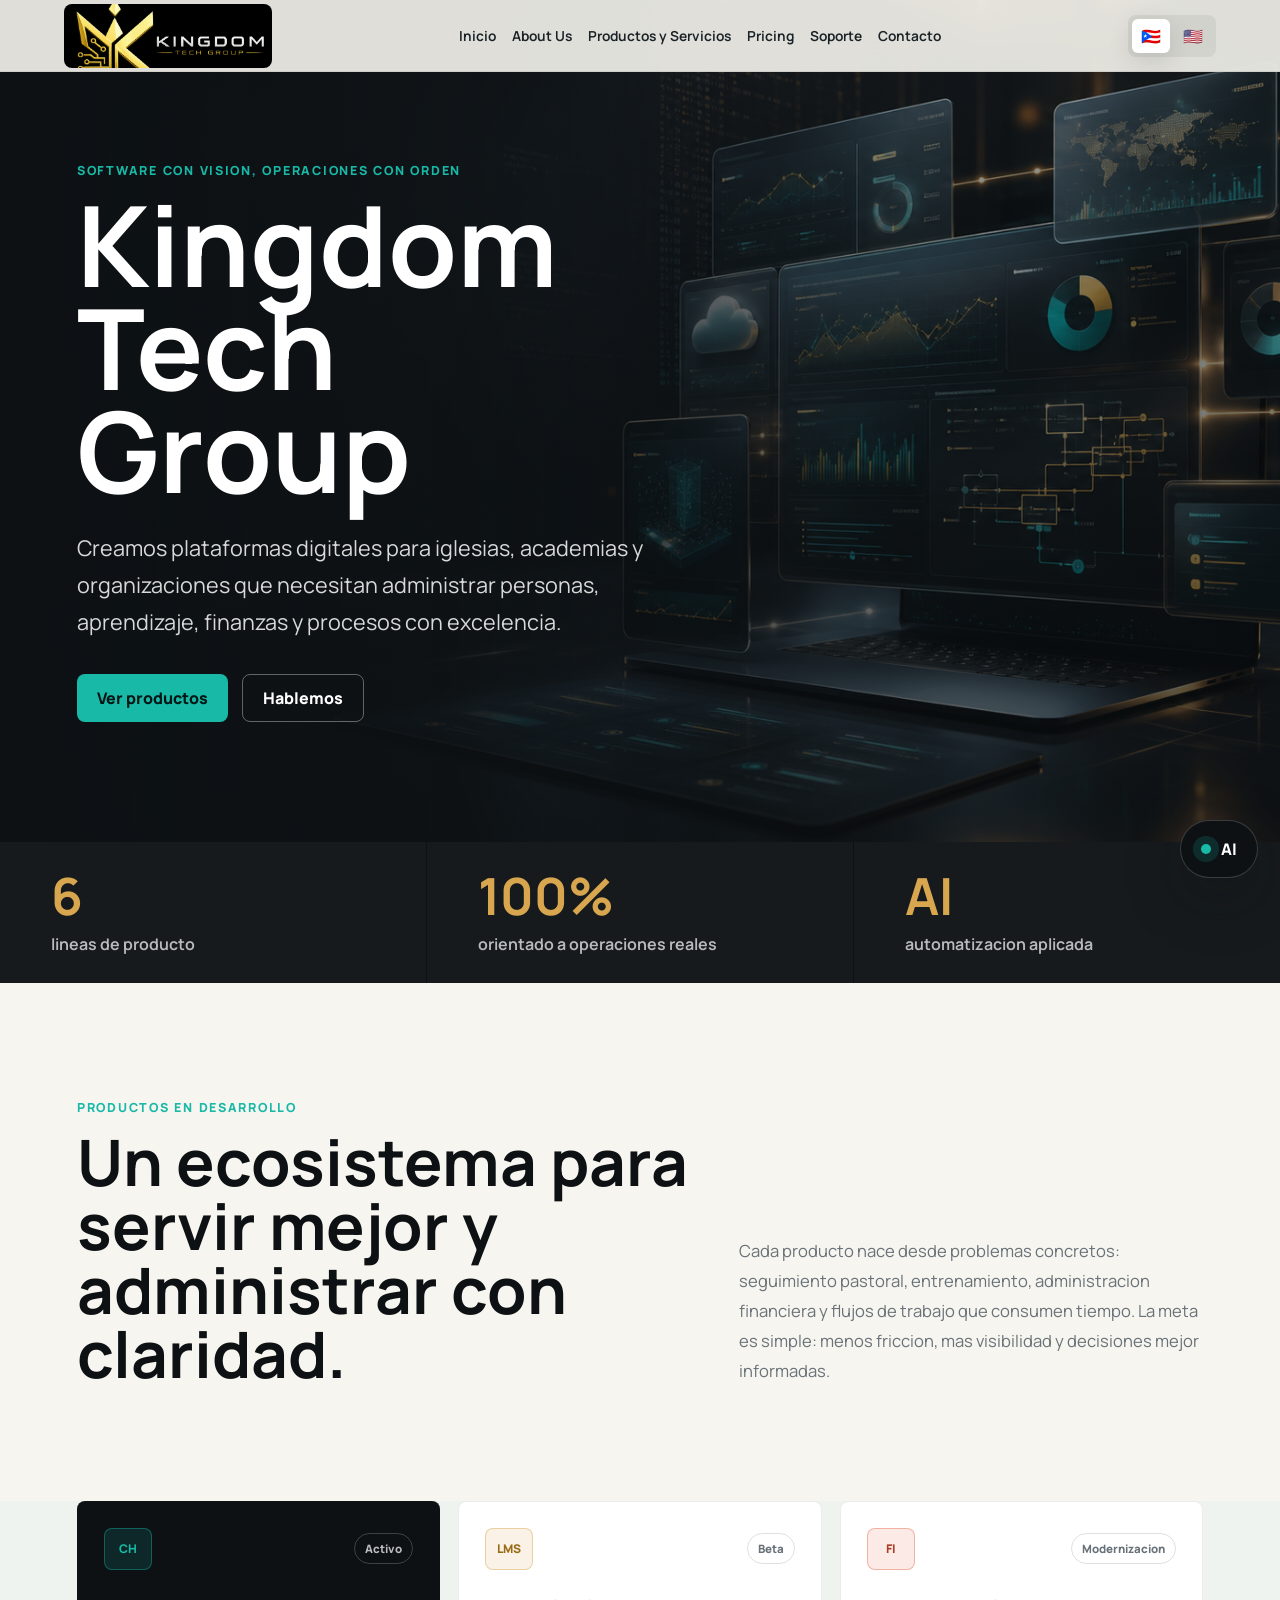
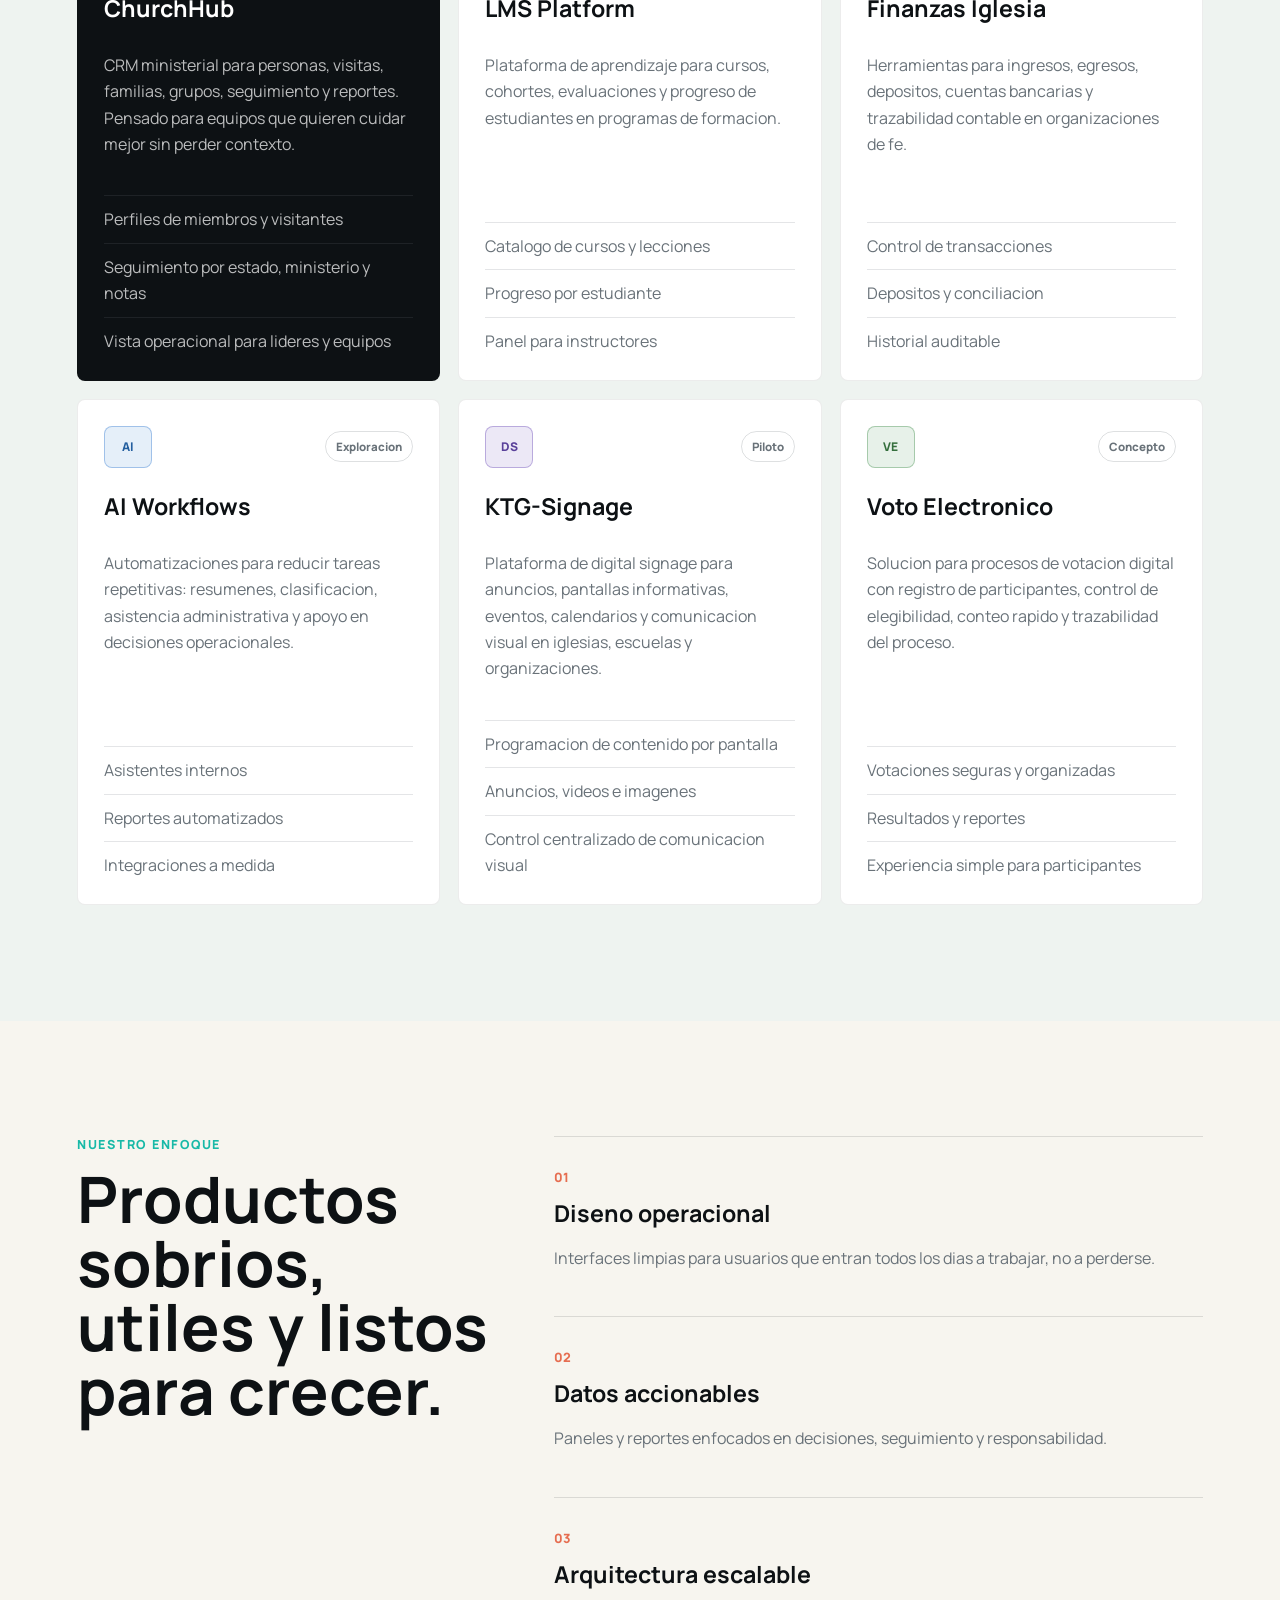
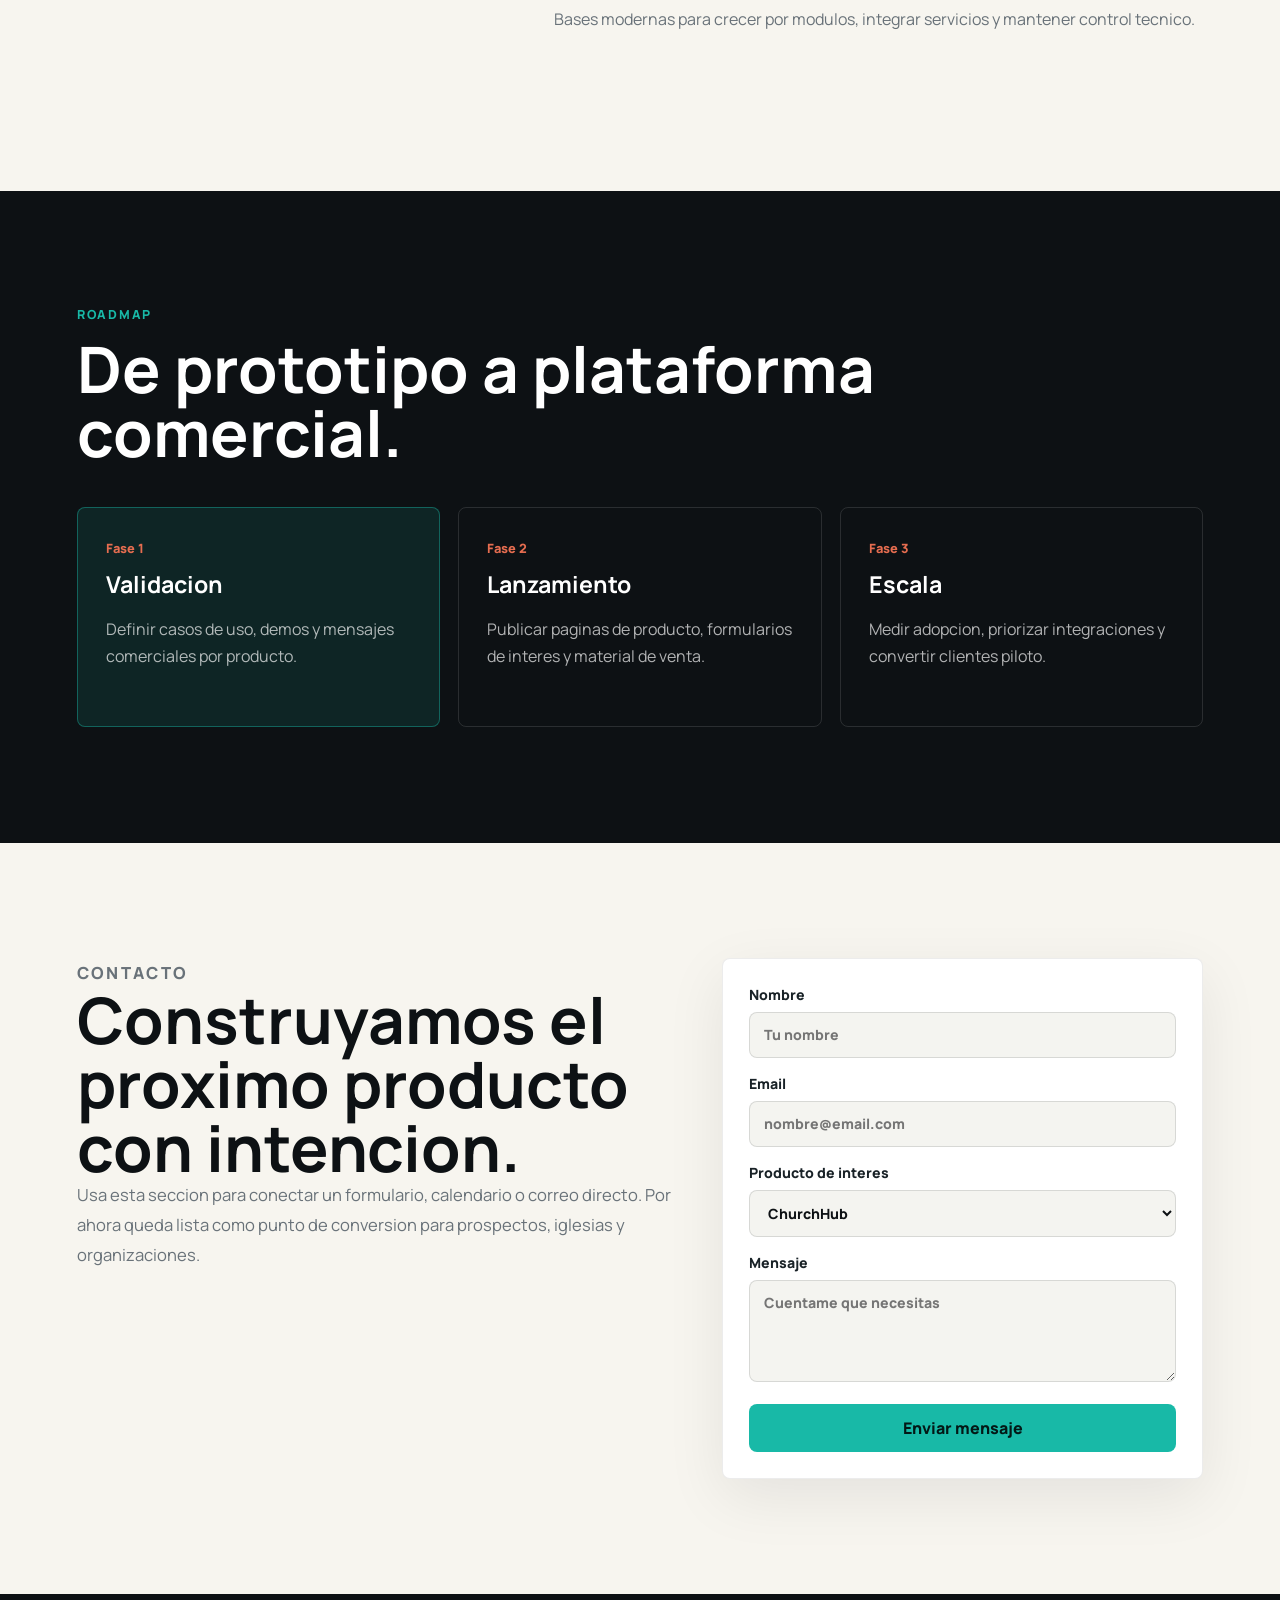
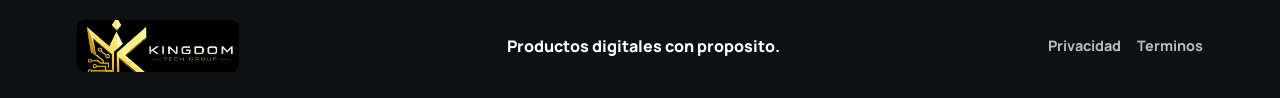
==== index.html @ b87825f3 "Redesign site and add core pages" ====
<!doctype html>
<html lang="es">
  <head>
    <meta charset="utf-8" />
    <meta name="viewport" content="width=device-width, initial-scale=1" />
    <meta
      name="description"
      content="Kingdom Tech Group desarrolla productos digitales para iglesias, organizaciones educativas y equipos que necesitan operar con claridad."
    />
    <title data-i18n="meta.title">Kingdom Tech Group | Productos digitales con proposito</title>
    <link rel="icon" href="assets/kingdom-tech-logo-original.png" />
    <link rel="preconnect" href="https://fonts.googleapis.com" />
    <link rel="preconnect" href="https://fonts.gstatic.com" crossorigin />
    <link
      href="https://fonts.googleapis.com/css2?family=Manrope:wght@400;500;600;700;800;900&display=swap"
      rel="stylesheet"
    />
    <link rel="stylesheet" href="styles.css" />
  </head>
  <body>
    <header class="site-header">
      <a class="brand" href="#inicio" aria-label="Kingdom Tech Group inicio">
        <span class="brand-logo-frame">
          <img src="assets/kingdom-tech-logo-original.png" alt="" class="brand-logo" />
        </span>
        <span class="sr-only">Kingdom Tech Group</span>
      </a>
      <nav class="desktop-nav" aria-label="Navegacion principal">
        <a href="index.html" data-i18n="nav.home">Inicio</a>
        <a href="about.html" data-i18n="nav.about">About Us</a>
        <a href="products.html" data-i18n="nav.productsServices">Productos y Servicios</a>
        <a href="pricing.html" data-i18n="nav.pricing">Pricing</a>
        <a href="support.html" data-i18n="nav.support">Soporte</a>
        <a href="contact.html" data-i18n="nav.contact">Contacto</a>
      </nav>
      <div class="language-switch" role="group" aria-label="Language selector">
        <button type="button" data-language-option="es" aria-label="Español Puerto Rico">🇵🇷</button>
        <button type="button" data-language-option="en" aria-label="English United States">🇺🇸</button>
      </div>
      <button class="menu-toggle" type="button" aria-label="Abrir menu" aria-expanded="false">
        <span></span>
        <span></span>
      </button>
    </header>

    <nav class="mobile-nav" aria-label="Navegacion movil">
      <a href="index.html" data-i18n="nav.home">Inicio</a>
      <a href="about.html" data-i18n="nav.about">About Us</a>
      <a href="products.html" data-i18n="nav.productsServices">Productos y Servicios</a>
      <a href="pricing.html" data-i18n="nav.pricing">Pricing</a>
      <a href="support.html" data-i18n="nav.support">Soporte</a>
      <a href="contact.html" data-i18n="nav.contact">Contacto</a>
    </nav>

    <main>
      <section class="hero" id="inicio">
        <img
          src="assets/kingdom-tech-hero.png"
          alt="Interfaces digitales de productos conectados sobre un escritorio tecnologico"
          class="hero-image"
        />
        <div class="hero-overlay"></div>
        <div class="hero-content">
          <p class="eyebrow" data-i18n="hero.eyebrow">Software con vision, operaciones con orden</p>
          <h1>Kingdom Tech Group</h1>
          <p class="hero-copy" data-i18n="hero.copy">
            Creamos plataformas digitales para iglesias, academias y organizaciones que
            necesitan administrar personas, aprendizaje, finanzas y procesos con excelencia.
          </p>
          <div class="hero-actions">
            <a class="button primary" href="#productos" data-i18n="hero.productsCta">Ver productos</a>
            <a class="button secondary" href="#contacto" data-i18n="hero.contactCta">Hablemos</a>
          </div>
        </div>
      </section>

      <section class="metrics" aria-label="Indicadores de enfoque">
        <div>
          <strong>6</strong>
          <span data-i18n="metrics.products">lineas de producto</span>
        </div>
        <div>
          <strong>100%</strong>
          <span data-i18n="metrics.operations">orientado a operaciones reales</span>
        </div>
        <div>
          <strong>AI</strong>
          <span data-i18n="metrics.ai">automatizacion aplicada</span>
        </div>
      </section>

      <section class="section intro" id="productos">
        <div class="section-heading">
          <p class="eyebrow" data-i18n="products.eyebrow">Productos en desarrollo</p>
          <h2 data-i18n="products.title">Un ecosistema para servir mejor y administrar con claridad.</h2>
        </div>
        <p data-i18n="products.copy">
          Cada producto nace desde problemas concretos: seguimiento pastoral, entrenamiento,
          administracion financiera y flujos de trabajo que consumen tiempo. La meta es simple:
          menos friccion, mas visibilidad y decisiones mejor informadas.
        </p>
      </section>

      <section class="product-showcase" aria-label="Productos destacados">
        <article class="product-card featured">
          <div class="product-topline">
            <span class="product-icon">CH</span>
            <span class="status" data-i18n="status.active">Activo</span>
          </div>
          <h3>ChurchHub</h3>
          <p data-i18n="product.churchhub.copy">
            CRM ministerial para personas, visitas, familias, grupos, seguimiento y reportes.
            Pensado para equipos que quieren cuidar mejor sin perder contexto.
          </p>
          <ul>
            <li data-i18n="product.churchhub.item1">Perfiles de miembros y visitantes</li>
            <li data-i18n="product.churchhub.item2">Seguimiento por estado, ministerio y notas</li>
            <li data-i18n="product.churchhub.item3">Vista operacional para lideres y equipos</li>
          </ul>
        </article>

        <article class="product-card">
          <div class="product-topline">
            <span class="product-icon gold">LMS</span>
            <span class="status">Beta</span>
          </div>
          <h3>LMS Platform</h3>
          <p data-i18n="product.lms.copy">
            Plataforma de aprendizaje para cursos, cohortes, evaluaciones y progreso de
            estudiantes en programas de formacion.
          </p>
          <ul>
            <li data-i18n="product.lms.item1">Catalogo de cursos y lecciones</li>
            <li data-i18n="product.lms.item2">Progreso por estudiante</li>
            <li data-i18n="product.lms.item3">Panel para instructores</li>
          </ul>
        </article>

        <article class="product-card">
          <div class="product-topline">
            <span class="product-icon coral">FI</span>
            <span class="status" data-i18n="status.modernization">Modernizacion</span>
          </div>
          <h3>Finanzas Iglesia</h3>
          <p data-i18n="product.finance.copy">
            Herramientas para ingresos, egresos, depositos, cuentas bancarias y trazabilidad
            contable en organizaciones de fe.
          </p>
          <ul>
            <li data-i18n="product.finance.item1">Control de transacciones</li>
            <li data-i18n="product.finance.item2">Depositos y conciliacion</li>
            <li data-i18n="product.finance.item3">Historial auditable</li>
          </ul>
        </article>

        <article class="product-card">
          <div class="product-topline">
            <span class="product-icon blue">AI</span>
            <span class="status" data-i18n="status.exploration">Exploracion</span>
          </div>
          <h3>AI Workflows</h3>
          <p data-i18n="product.ai.copy">
            Automatizaciones para reducir tareas repetitivas: resumenes, clasificacion,
            asistencia administrativa y apoyo en decisiones operacionales.
          </p>
          <ul>
            <li data-i18n="product.ai.item1">Asistentes internos</li>
            <li data-i18n="product.ai.item2">Reportes automatizados</li>
            <li data-i18n="product.ai.item3">Integraciones a medida</li>
          </ul>
        </article>

        <article class="product-card">
          <div class="product-topline">
            <span class="product-icon violet">DS</span>
            <span class="status" data-i18n="status.pilot">Piloto</span>
          </div>
          <h3>KTG-Signage</h3>
          <p data-i18n="product.signage.copy">
            Plataforma de digital signage para anuncios, pantallas informativas, eventos,
            calendarios y comunicacion visual en iglesias, escuelas y organizaciones.
          </p>
          <ul>
            <li data-i18n="product.signage.item1">Programacion de contenido por pantalla</li>
            <li data-i18n="product.signage.item2">Anuncios, videos e imagenes</li>
            <li data-i18n="product.signage.item3">Control centralizado de comunicacion visual</li>
          </ul>
        </article>

        <article class="product-card">
          <div class="product-topline">
            <span class="product-icon green">VE</span>
            <span class="status" data-i18n="status.concept">Concepto</span>
          </div>
          <h3 data-i18n="product.voting.title">Voto Electronico</h3>
          <p data-i18n="product.voting.copy">
            Solucion para procesos de votacion digital con registro de participantes,
            control de elegibilidad, conteo rapido y trazabilidad del proceso.
          </p>
          <ul>
            <li data-i18n="product.voting.item1">Votaciones seguras y organizadas</li>
            <li data-i18n="product.voting.item2">Resultados y reportes</li>
            <li data-i18n="product.voting.item3">Experiencia simple para participantes</li>
          </ul>
        </article>
      </section>

      <section class="section split" id="enfoque">
        <div class="section-heading">
          <p class="eyebrow" data-i18n="approach.eyebrow">Nuestro enfoque</p>
          <h2 data-i18n="approach.title">Productos sobrios, utiles y listos para crecer.</h2>
        </div>
        <div class="principles">
          <div>
            <span>01</span>
            <h3 data-i18n="approach.design.title">Diseño operacional</h3>
            <p data-i18n="approach.design.copy">Interfaces limpias para usuarios que entran todos los dias a trabajar, no a perderse.</p>
          </div>
          <div>
            <span>02</span>
            <h3 data-i18n="approach.data.title">Datos accionables</h3>
            <p data-i18n="approach.data.copy">Paneles y reportes enfocados en decisiones, seguimiento y responsabilidad.</p>
          </div>
          <div>
            <span>03</span>
            <h3 data-i18n="approach.arch.title">Arquitectura escalable</h3>
            <p data-i18n="approach.arch.copy">Bases modernas para crecer por modulos, integrar servicios y mantener control tecnico.</p>
          </div>
        </div>
      </section>

      <section class="roadmap" id="roadmap">
        <div class="section-heading">
          <p class="eyebrow">Roadmap</p>
          <h2 data-i18n="roadmap.title">De prototipo a plataforma comercial.</h2>
        </div>
        <div class="timeline">
          <div class="timeline-item is-current">
            <span data-i18n="roadmap.phase1">Fase 1</span>
            <h3 data-i18n="roadmap.validation.title">Validacion</h3>
            <p data-i18n="roadmap.validation.copy">Definir casos de uso, demos y mensajes comerciales por producto.</p>
          </div>
          <div class="timeline-item">
            <span data-i18n="roadmap.phase2">Fase 2</span>
            <h3 data-i18n="roadmap.launch.title">Lanzamiento</h3>
            <p data-i18n="roadmap.launch.copy">Publicar paginas de producto, formularios de interes y material de venta.</p>
          </div>
          <div class="timeline-item">
            <span data-i18n="roadmap.phase3">Fase 3</span>
            <h3 data-i18n="roadmap.scale.title">Escala</h3>
            <p data-i18n="roadmap.scale.copy">Medir adopcion, priorizar integraciones y convertir clientes piloto.</p>
          </div>
        </div>
      </section>

      <section class="contact" id="contacto">
        <div>
          <p class="eyebrow" data-i18n="contact.eyebrow">Contacto</p>
          <h2 data-i18n="contact.title">Construyamos el proximo producto con intencion.</h2>
          <p data-i18n="contact.copy">
            Usa esta seccion para conectar un formulario, calendario o correo directo. Por ahora
            queda lista como punto de conversion para prospectos, iglesias y organizaciones.
          </p>
        </div>
        <form class="contact-form">
          <label>
            <span data-i18n="form.name">Nombre</span>
            <input type="text" name="name" placeholder="Tu nombre" data-i18n-placeholder="form.namePlaceholder" />
          </label>
          <label>
            <span>Email</span>
            <input type="email" name="email" placeholder="nombre@email.com" />
          </label>
          <label>
            <span data-i18n="form.product">Producto de interes</span>
            <select name="product">
              <option>ChurchHub</option>
              <option>LMS Platform</option>
              <option>Finanzas Iglesia</option>
              <option>AI Workflows</option>
              <option>KTG-Signage</option>
              <option data-i18n="product.voting.title">Voto Electronico</option>
            </select>
          </label>
          <label>
            <span data-i18n="form.message">Mensaje</span>
            <textarea name="message" rows="4" placeholder="Cuentame que necesitas" data-i18n-placeholder="form.messagePlaceholder"></textarea>
          </label>
          <button class="button primary" type="submit" data-i18n="form.submit">Enviar mensaje</button>
        </form>
      </section>
    </main>

    <section class="ai-agent" aria-label="Agente de inteligencia artificial">
      <button
        class="ai-agent-toggle"
        type="button"
        aria-label="Abrir agente de IA"
        aria-expanded="false"
      >
        <span class="ai-pulse"></span>
        <span>AI</span>
      </button>

      <div class="ai-agent-panel" role="dialog" aria-label="Agente de IA de Kingdom Tech Group">
        <header class="ai-agent-header">
          <div>
            <span class="ai-agent-kicker" data-i18n="agent.kicker">Agente IA</span>
            <h2>Asistente KTG</h2>
          </div>
          <button class="ai-agent-close" type="button" aria-label="Cerrar agente de IA">x</button>
        </header>

        <div class="ai-agent-body" aria-live="polite">
          <div class="ai-message bot">
            <span class="ai-avatar">KTG</span>
            <p>
              <span data-i18n="agent.welcome">Hola. Soy el asistente de Kingdom Tech Group. Puedo orientarte sobre productos,
              recomendar una solucion y ayudarte a iniciar una conversacion con el equipo.
              </span>
            </p>
          </div>
        </div>

        <div class="ai-agent-prompts" aria-label="Preguntas rapidas">
          <button type="button" data-prompt="Quiero una demo de ChurchHub" data-i18n="agent.prompt.churchhub">Demo ChurchHub</button>
          <button type="button" data-prompt="Necesito una plataforma de cursos" data-i18n="agent.prompt.courses">Cursos</button>
          <button type="button" data-prompt="Necesito pantallas digitales para anuncios" data-i18n="agent.prompt.signage">Signage</button>
          <button type="button" data-prompt="Quiero organizar una votacion electronica" data-i18n="agent.prompt.voting">Votacion</button>
          <button type="button" data-prompt="Busco automatizar procesos con IA" data-i18n="agent.prompt.automation">Automatizar</button>
        </div>

        <form class="ai-agent-form">
          <label class="sr-only" for="ai-agent-input" data-i18n="agent.inputLabel">Escribe tu mensaje</label>
          <input
            id="ai-agent-input"
            name="message"
            type="text"
            autocomplete="off"
            placeholder="Preguntame sobre los productos..."
            data-i18n-placeholder="agent.placeholder"
          />
          <button type="submit" data-i18n="agent.send">Enviar</button>
        </form>
      </div>
    </section>

    <footer class="site-footer">
      <span class="footer-brand">
        <span class="footer-logo-frame">
          <img src="assets/kingdom-tech-logo-original.png" alt="" class="footer-logo" />
        </span>
        <span class="sr-only">Kingdom Tech Group</span>
      </span>
      <span class="footer-copy" data-i18n="footer.copy">Productos digitales con proposito.</span>
      <nav class="footer-links" aria-label="Legal">
        <a href="privacy.html" data-i18n="nav.privacy">Privacidad</a>
        <a href="terms.html" data-i18n="nav.terms">Terminos</a>
      </nav>
    </footer>

    <script src="script.js"></script>
  </body>
</html>
---- styles.css ----
:root {
  --ink: #0d1114;
  --ink-soft: #192227;
  --paper: #f7f5ef;
  --paper-strong: #ffffff;
  --muted: #697279;
  --line: rgba(13, 17, 20, 0.12);
  --teal: #18b9a7;
  --teal-dark: #0f766c;
  --gold: #d7a64f;
  --coral: #e66d50;
  --blue: #4c8bd6;
  --shadow: 0 24px 80px rgba(13, 17, 20, 0.18);
}

* {
  box-sizing: border-box;
}

html {
  scroll-behavior: smooth;
}

body {
  margin: 0;
  background: var(--paper);
  color: var(--ink);
  font-family: Manrope, system-ui, -apple-system, BlinkMacSystemFont, "Segoe UI", sans-serif;
}

body.menu-open {
  overflow: hidden;
}

a {
  color: inherit;
  text-decoration: none;
}

button,
input,
select,
textarea {
  font: inherit;
}

.site-header {
  align-items: center;
  backdrop-filter: blur(18px);
  background: rgba(247, 245, 239, 0.9);
  border-bottom: 1px solid rgba(13, 17, 20, 0.08);
  display: flex;
  height: 72px;
  justify-content: space-between;
  left: 0;
  padding: 0 clamp(20px, 5vw, 72px);
  position: fixed;
  right: 0;
  top: 0;
  z-index: 20;
}

.brand,
.desktop-nav,
.hero-actions,
.product-topline,
.site-footer {
  align-items: center;
  display: flex;
}

.brand {
  font-weight: 800;
  letter-spacing: 0;
}

.brand-logo-frame,
.footer-logo-frame {
  background: #000;
  border-radius: 8px;
  display: block;
  overflow: hidden;
  position: relative;
}

.brand-logo-frame {
  height: 64px;
  width: 208px;
}

.brand-logo,
.footer-logo {
  display: block;
  height: auto;
  max-width: none;
  position: absolute;
}

.brand-logo {
  left: 50%;
  top: 50%;
  transform: translate(-50%, -48%);
  width: 208px;
}

.footer-logo-frame {
  height: 52px;
  width: 162px;
}

.footer-logo {
  left: 50%;
  top: 50%;
  transform: translate(-50%, -48%);
  width: 162px;
}

.desktop-nav {
  gap: 16px;
}

.desktop-nav a {
  color: var(--ink-soft);
  font-size: 0.86rem;
  font-weight: 650;
}

.desktop-nav a:hover {
  color: var(--teal-dark);
}

.language-switch {
  align-items: center;
  background: rgba(13, 17, 20, 0.06);
  border-radius: 8px;
  display: inline-flex;
  gap: 4px;
  padding: 4px;
}

.language-switch button,
.language-toggle {
  background: transparent;
  border: 0;
  border-radius: 6px;
  cursor: pointer;
  display: inline-grid;
  font-size: 1rem;
  height: 34px;
  min-width: 38px;
  place-items: center;
}

.language-switch button.is-active,
.language-toggle {
  background: var(--paper-strong);
  box-shadow: 0 8px 26px rgba(13, 17, 20, 0.12);
}

.menu-toggle {
  align-items: center;
  background: var(--ink);
  border: 0;
  border-radius: 8px;
  cursor: pointer;
  display: none;
  flex-direction: column;
  gap: 6px;
  height: 42px;
  justify-content: center;
  width: 42px;
}

.menu-toggle span {
  background: var(--paper-strong);
  border-radius: 999px;
  height: 2px;
  width: 18px;
}

.mobile-nav {
  background: rgba(247, 245, 239, 0.98);
  border-bottom: 1px solid var(--line);
  box-shadow: var(--shadow);
  display: none;
  gap: 18px;
  left: 0;
  padding: 92px 24px 28px;
  position: fixed;
  right: 0;
  top: 0;
  z-index: 15;
}

.mobile-nav a {
  border-bottom: 1px solid var(--line);
  font-size: 1.05rem;
  font-weight: 750;
  padding: 14px 0;
}

.legal-hero {
  background: var(--ink);
  color: var(--paper-strong);
  padding: 138px clamp(22px, 6vw, 86px) 64px;
}

.legal-hero h1 {
  font-size: clamp(2.3rem, 6vw, 5.4rem);
  letter-spacing: 0;
  line-height: 1;
  margin: 0;
}

.legal-hero p {
  color: rgba(255, 255, 255, 0.74);
  line-height: 1.75;
  margin: 22px 0 0;
  max-width: 820px;
}

.legal-content {
  display: grid;
  gap: 34px;
  padding: clamp(58px, 7vw, 94px) clamp(22px, 6vw, 86px);
}

.legal-section {
  border-top: 1px solid var(--line);
  max-width: 980px;
  padding-top: 28px;
}

.legal-section h2 {
  font-size: clamp(1.4rem, 3vw, 2.2rem);
  letter-spacing: 0;
  margin: 0 0 14px;
}

.legal-section p,
.legal-section li {
  color: var(--muted);
  line-height: 1.75;
}

.legal-section ul {
  display: grid;
  gap: 8px;
  margin: 0;
  padding-left: 22px;
}

.legal-note {
  background: #eef3f0;
  border: 1px solid rgba(13, 17, 20, 0.08);
  border-radius: 8px;
  color: var(--ink-soft);
  max-width: 980px;
  padding: 18px;
}

.hero {
  isolation: isolate;
  min-height: 92vh;
  overflow: hidden;
  position: relative;
}

.hero-image,
.hero-overlay {
  inset: 0;
  position: absolute;
}

.hero-image {
  height: 100%;
  object-fit: cover;
  object-position: center;
  width: 100%;
  z-index: -2;
}

.hero-overlay {
  background:
    linear-gradient(90deg, rgba(13, 17, 20, 0.94) 0%, rgba(13, 17, 20, 0.8) 35%, rgba(13, 17, 20, 0.24) 74%),
    linear-gradient(180deg, rgba(13, 17, 20, 0.22), rgba(13, 17, 20, 0.62));
  z-index: -1;
}

.hero-content {
  color: var(--paper-strong);
  max-width: 720px;
  padding: clamp(144px, 18vh, 210px) clamp(24px, 6vw, 86px) 120px;
}

.eyebrow {
  color: var(--teal);
  font-size: 0.78rem;
  font-weight: 800;
  letter-spacing: 0.14em;
  margin: 0 0 14px;
  text-transform: uppercase;
}

.hero h1 {
  font-size: clamp(3rem, 9vw, 7rem);
  letter-spacing: 0;
  line-height: 0.92;
  margin: 0;
  max-width: 10ch;
}

.hero-copy {
  color: rgba(255, 255, 255, 0.84);
  font-size: clamp(1.05rem, 2vw, 1.35rem);
  line-height: 1.7;
  margin: 28px 0 0;
  max-width: 620px;
}

.hero-actions {
  flex-wrap: wrap;
  gap: 14px;
  margin-top: 34px;
}

.button {
  align-items: center;
  border-radius: 8px;
  display: inline-flex;
  font-weight: 800;
  justify-content: center;
  min-height: 48px;
  padding: 0 20px;
}

.button.primary {
  background: var(--teal);
  color: #031816;
}

.button.secondary {
  border: 1px solid rgba(255, 255, 255, 0.35);
  color: var(--paper-strong);
}

.button:hover {
  transform: translateY(-1px);
}

.metrics {
  background: var(--ink);
  color: var(--paper-strong);
  display: grid;
  gap: 1px;
  grid-template-columns: repeat(3, minmax(0, 1fr));
}

.metrics div {
  background: rgba(255, 255, 255, 0.04);
  min-height: 126px;
  padding: 28px clamp(20px, 4vw, 54px);
}

.metrics strong {
  color: var(--gold);
  display: block;
  font-size: clamp(2rem, 4vw, 3.4rem);
  line-height: 1;
}

.metrics span {
  color: rgba(255, 255, 255, 0.7);
  display: block;
  font-weight: 650;
  margin-top: 12px;
}

.section,
.product-showcase,
.roadmap,
.contact,
.page-band {
  padding: clamp(72px, 9vw, 122px) clamp(22px, 6vw, 86px);
}

.page-hero {
  background: var(--ink);
  color: var(--paper-strong);
  padding: 138px clamp(22px, 6vw, 86px) 72px;
}

.page-hero h1 {
  font-size: clamp(2.5rem, 7vw, 6rem);
  letter-spacing: 0;
  line-height: 0.96;
  margin: 0;
  max-width: 900px;
}

.page-hero p {
  color: rgba(255, 255, 255, 0.74);
  font-size: 1.08rem;
  line-height: 1.8;
  max-width: 780px;
}

.page-grid {
  display: grid;
  gap: 18px;
  grid-template-columns: repeat(3, minmax(0, 1fr));
}

.page-card,
.pricing-card,
.support-card {
  background: var(--paper-strong);
  border: 1px solid rgba(13, 17, 20, 0.09);
  border-radius: 8px;
  padding: 28px;
}

.page-card h2,
.pricing-card h2,
.support-card h2 {
  font-size: 1.35rem;
  letter-spacing: 0;
  margin: 0 0 12px;
}

.page-card p,
.pricing-card p,
.support-card p,
.page-card li,
.pricing-card li,
.support-card li {
  color: var(--muted);
  line-height: 1.68;
}

.page-card ul,
.pricing-card ul,
.support-card ul {
  display: grid;
  gap: 10px;
  margin: 18px 0 0;
  padding-left: 20px;
}

.pricing-card.featured-plan {
  background: var(--ink);
  color: var(--paper-strong);
}

.pricing-card.featured-plan p,
.pricing-card.featured-plan li {
  color: rgba(255, 255, 255, 0.72);
}

.intro {
  align-items: end;
  display: grid;
  gap: 34px;
  grid-template-columns: minmax(0, 1.15fr) minmax(280px, 0.85fr);
}

.section-heading h2,
.contact h2 {
  font-size: clamp(2rem, 5vw, 4.6rem);
  letter-spacing: 0;
  line-height: 1;
  margin: 0;
}

.intro > p,
.contact p {
  color: var(--muted);
  font-size: 1.04rem;
  line-height: 1.8;
  margin: 0;
}

.product-showcase {
  background: #eef3f0;
  display: grid;
  gap: 18px;
  grid-template-columns: repeat(3, minmax(0, 1fr));
  padding-top: 0;
}

.product-card {
  background: var(--paper-strong);
  border: 1px solid rgba(13, 17, 20, 0.08);
  border-radius: 8px;
  display: flex;
  flex-direction: column;
  min-height: 430px;
  padding: 26px;
}

.product-card.featured {
  background: var(--ink);
  color: var(--paper-strong);
}

.product-card h3,
.principles h3,
.timeline h3 {
  font-size: 1.45rem;
  letter-spacing: 0;
  margin: 22px 0 12px;
}

.product-card p,
.product-card li,
.principles p,
.timeline p {
  color: var(--muted);
  line-height: 1.65;
}

.product-card.featured p,
.product-card.featured li {
  color: rgba(255, 255, 255, 0.72);
}

.product-topline {
  justify-content: space-between;
}

.product-icon {
  background: rgba(24, 185, 167, 0.14);
  border: 1px solid rgba(24, 185, 167, 0.4);
  border-radius: 8px;
  color: var(--teal-dark);
  display: inline-grid;
  font-size: 0.75rem;
  font-weight: 900;
  height: 42px;
  place-items: center;
  width: 48px;
}

.featured .product-icon {
  color: var(--teal);
}

.product-icon.gold {
  background: rgba(215, 166, 79, 0.14);
  border-color: rgba(215, 166, 79, 0.45);
  color: #9a6b16;
}

.product-icon.coral {
  background: rgba(230, 109, 80, 0.14);
  border-color: rgba(230, 109, 80, 0.45);
  color: #aa3f28;
}

.product-icon.blue {
  background: rgba(76, 139, 214, 0.14);
  border-color: rgba(76, 139, 214, 0.45);
  color: #245f9f;
}

.product-icon.violet {
  background: rgba(124, 95, 191, 0.14);
  border-color: rgba(124, 95, 191, 0.45);
  color: #59409a;
}

.product-icon.green {
  background: rgba(87, 155, 97, 0.14);
  border-color: rgba(87, 155, 97, 0.45);
  color: #356f3d;
}

.status {
  border: 1px solid rgba(105, 114, 121, 0.22);
  border-radius: 999px;
  color: var(--muted);
  font-size: 0.72rem;
  font-weight: 800;
  padding: 7px 10px;
}

.featured .status {
  border-color: rgba(255, 255, 255, 0.2);
  color: rgba(255, 255, 255, 0.72);
}

.product-card ul {
  display: grid;
  gap: 10px;
  list-style: none;
  margin: auto 0 0;
  padding: 22px 0 0;
}

.product-card li {
  border-top: 1px solid rgba(105, 114, 121, 0.18);
  padding-top: 10px;
}

.split {
  background: var(--paper);
  display: grid;
  gap: 44px;
  grid-template-columns: minmax(0, 0.8fr) minmax(0, 1.2fr);
}

.principles {
  display: grid;
  gap: 1px;
}

.principles div {
  border-top: 1px solid var(--line);
  padding: 28px 0;
}

.principles span,
.timeline-item span {
  color: var(--coral);
  font-size: 0.8rem;
  font-weight: 900;
}

.principles h3,
.timeline h3 {
  margin-top: 10px;
}

.roadmap {
  background: var(--ink);
  color: var(--paper-strong);
}

.timeline {
  display: grid;
  gap: 18px;
  grid-template-columns: repeat(3, minmax(0, 1fr));
  margin-top: 42px;
}

.timeline-item {
  border: 1px solid rgba(255, 255, 255, 0.12);
  border-radius: 8px;
  min-height: 220px;
  padding: 28px;
}

.timeline-item.is-current {
  background: rgba(24, 185, 167, 0.12);
  border-color: rgba(24, 185, 167, 0.42);
}

.timeline p {
  color: rgba(255, 255, 255, 0.68);
}

.contact {
  align-items: start;
  display: grid;
  gap: 44px;
  grid-template-columns: minmax(0, 0.9fr) minmax(320px, 0.72fr);
}

.contact-form {
  background: var(--paper-strong);
  border: 1px solid rgba(13, 17, 20, 0.08);
  border-radius: 8px;
  box-shadow: 0 18px 60px rgba(13, 17, 20, 0.08);
  display: grid;
  gap: 16px;
  padding: 26px;
}

.contact-form label {
  color: var(--ink-soft);
  display: grid;
  font-size: 0.88rem;
  font-weight: 800;
  gap: 8px;
}

.contact-form input,
.contact-form select,
.contact-form textarea {
  background: #f4f4f0;
  border: 1px solid rgba(13, 17, 20, 0.12);
  border-radius: 8px;
  color: var(--ink);
  min-height: 46px;
  padding: 12px 14px;
  resize: vertical;
  width: 100%;
}

.contact-form input:focus,
.contact-form select:focus,
.contact-form textarea:focus {
  border-color: var(--teal-dark);
  outline: 3px solid rgba(24, 185, 167, 0.18);
}

.contact-form .button {
  border: 0;
  cursor: pointer;
  margin-top: 6px;
}

.site-footer {
  background: var(--ink);
  color: rgba(255, 255, 255, 0.72);
  gap: 18px;
  justify-content: space-between;
  padding: 26px clamp(22px, 6vw, 86px);
}

.footer-brand {
  display: inline-flex;
}

.footer-copy {
  color: var(--paper-strong);
  font-weight: 850;
}

.footer-links {
  display: flex;
  gap: 16px;
}

.footer-links a {
  color: rgba(255, 255, 255, 0.72);
  font-size: 0.9rem;
  font-weight: 750;
}

.footer-links a:hover {
  color: var(--teal);
}

.sr-only {
  height: 1px;
  margin: -1px;
  overflow: hidden;
  position: absolute;
  width: 1px;
  clip: rect(0, 0, 0, 0);
}

.ai-agent {
  bottom: 22px;
  pointer-events: none;
  position: fixed;
  right: 22px;
  z-index: 35;
}

.ai-agent-toggle {
  align-items: center;
  background: var(--ink);
  border: 1px solid rgba(255, 255, 255, 0.18);
  border-radius: 999px;
  box-shadow: 0 18px 60px rgba(13, 17, 20, 0.28);
  color: var(--paper-strong);
  cursor: pointer;
  display: inline-flex;
  font-weight: 900;
  gap: 10px;
  height: 58px;
  justify-content: center;
  min-width: 78px;
  padding: 0 18px;
  pointer-events: auto;
}

.ai-agent-toggle:hover,
.ai-agent-toggle:focus-visible {
  transform: translateY(-2px);
}

.ai-pulse {
  background: var(--teal);
  border-radius: 50%;
  box-shadow: 0 0 0 8px rgba(24, 185, 167, 0.16);
  height: 10px;
  width: 10px;
}

.ai-agent-panel {
  background: rgba(255, 255, 255, 0.96);
  border: 1px solid rgba(13, 17, 20, 0.12);
  border-radius: 8px;
  bottom: 74px;
  box-shadow: 0 30px 90px rgba(13, 17, 20, 0.28);
  display: none;
  flex-direction: column;
  max-height: min(660px, calc(100vh - 112px));
  overflow: hidden;
  pointer-events: auto;
  position: absolute;
  right: 0;
  width: min(420px, calc(100vw - 44px));
}

body.ai-agent-open .ai-agent-panel {
  display: flex;
}

.ai-agent-header {
  align-items: center;
  background: var(--ink);
  color: var(--paper-strong);
  display: flex;
  justify-content: space-between;
  padding: 18px;
}

.ai-agent-kicker {
  color: var(--teal);
  display: block;
  font-size: 0.72rem;
  font-weight: 900;
  letter-spacing: 0.12em;
  margin-bottom: 5px;
  text-transform: uppercase;
}

.ai-agent-header h2 {
  font-size: 1.08rem;
  letter-spacing: 0;
  margin: 0;
}

.ai-agent-close {
  background: rgba(255, 255, 255, 0.1);
  border: 1px solid rgba(255, 255, 255, 0.18);
  border-radius: 8px;
  color: var(--paper-strong);
  cursor: pointer;
  font-weight: 900;
  height: 38px;
  width: 38px;
}

.ai-agent-body {
  display: grid;
  gap: 12px;
  min-height: 240px;
  overflow-y: auto;
  padding: 18px;
}

.ai-message {
  align-items: start;
  display: grid;
  gap: 10px;
  grid-template-columns: 38px minmax(0, 1fr);
}

.ai-message.user {
  grid-template-columns: minmax(0, 1fr) 38px;
}

.ai-message.user .ai-avatar {
  grid-column: 2;
}

.ai-message.user p {
  background: var(--ink);
  color: var(--paper-strong);
  grid-column: 1;
  grid-row: 1;
}

.ai-avatar {
  background: rgba(24, 185, 167, 0.14);
  border: 1px solid rgba(24, 185, 167, 0.42);
  border-radius: 8px;
  color: var(--teal-dark);
  display: inline-grid;
  font-size: 0.68rem;
  font-weight: 900;
  height: 38px;
  place-items: center;
  width: 38px;
}

.ai-message.user .ai-avatar {
  background: rgba(215, 166, 79, 0.16);
  border-color: rgba(215, 166, 79, 0.5);
  color: #8f6316;
}

.ai-message p {
  background: #f0f3ef;
  border-radius: 8px;
  color: var(--ink-soft);
  line-height: 1.55;
  margin: 0;
  padding: 12px 14px;
}

.ai-agent-prompts {
  border-top: 1px solid var(--line);
  display: flex;
  gap: 8px;
  overflow-x: auto;
  padding: 12px 14px;
}

.ai-agent-prompts button {
  background: rgba(24, 185, 167, 0.12);
  border: 1px solid rgba(24, 185, 167, 0.28);
  border-radius: 999px;
  color: var(--teal-dark);
  cursor: pointer;
  flex: 0 0 auto;
  font-size: 0.78rem;
  font-weight: 850;
  padding: 8px 11px;
}

.ai-agent-form {
  border-top: 1px solid var(--line);
  display: grid;
  gap: 10px;
  grid-template-columns: minmax(0, 1fr) auto;
  padding: 14px;
}

.ai-agent-form input {
  background: #f4f4f0;
  border: 1px solid rgba(13, 17, 20, 0.12);
  border-radius: 8px;
  min-height: 44px;
  padding: 10px 12px;
  width: 100%;
}

.ai-agent-form input:focus {
  border-color: var(--teal-dark);
  outline: 3px solid rgba(24, 185, 167, 0.18);
}

.ai-agent-form button {
  background: var(--teal);
  border: 0;
  border-radius: 8px;
  color: #031816;
  cursor: pointer;
  font-weight: 900;
  min-height: 44px;
  padding: 0 15px;
}

@media (max-width: 1100px) {
  .product-showcase {
    grid-template-columns: repeat(2, minmax(0, 1fr));
  }
}

@media (max-width: 820px) {
  .desktop-nav {
    display: none;
  }

  .language-switch,
  .language-toggle {
    margin-left: auto;
  }

  .menu-toggle {
    display: inline-flex;
  }

  body.menu-open .mobile-nav {
    display: grid;
  }

  .hero {
    min-height: 88vh;
  }

  .hero-content {
    padding-top: 132px;
  }

  .hero-overlay {
    background:
      linear-gradient(180deg, rgba(13, 17, 20, 0.94) 0%, rgba(13, 17, 20, 0.76) 54%, rgba(13, 17, 20, 0.42) 100%),
      linear-gradient(90deg, rgba(13, 17, 20, 0.88), rgba(13, 17, 20, 0.2));
  }

  .metrics,
  .intro,
  .split,
  .timeline,
  .contact,
  .page-grid {
    grid-template-columns: 1fr;
  }

  .metrics div {
    min-height: 106px;
  }
}

@media (max-width: 620px) {
  .site-header {
    height: 66px;
    padding-inline: 16px;
  }

  .brand {
    max-width: calc(100vw - 86px);
  }

  .brand-logo-frame {
    height: 50px;
    width: 164px;
  }

  .brand-logo {
    width: 164px;
  }

  .hero h1 {
    font-size: clamp(2.8rem, 17vw, 4.7rem);
  }

  .hero-actions .button {
    width: 100%;
  }

  .metrics,
  .product-showcase {
    grid-template-columns: 1fr;
  }

  .product-card {
    min-height: auto;
  }

  .site-footer {
    align-items: flex-start;
    flex-direction: column;
    gap: 10px;
  }

  .ai-agent {
    bottom: 14px;
    right: 14px;
  }

  .ai-agent-panel {
    bottom: 70px;
    max-height: calc(100vh - 94px);
    width: calc(100vw - 28px);
  }

  .ai-agent-body {
    min-height: 220px;
  }
}
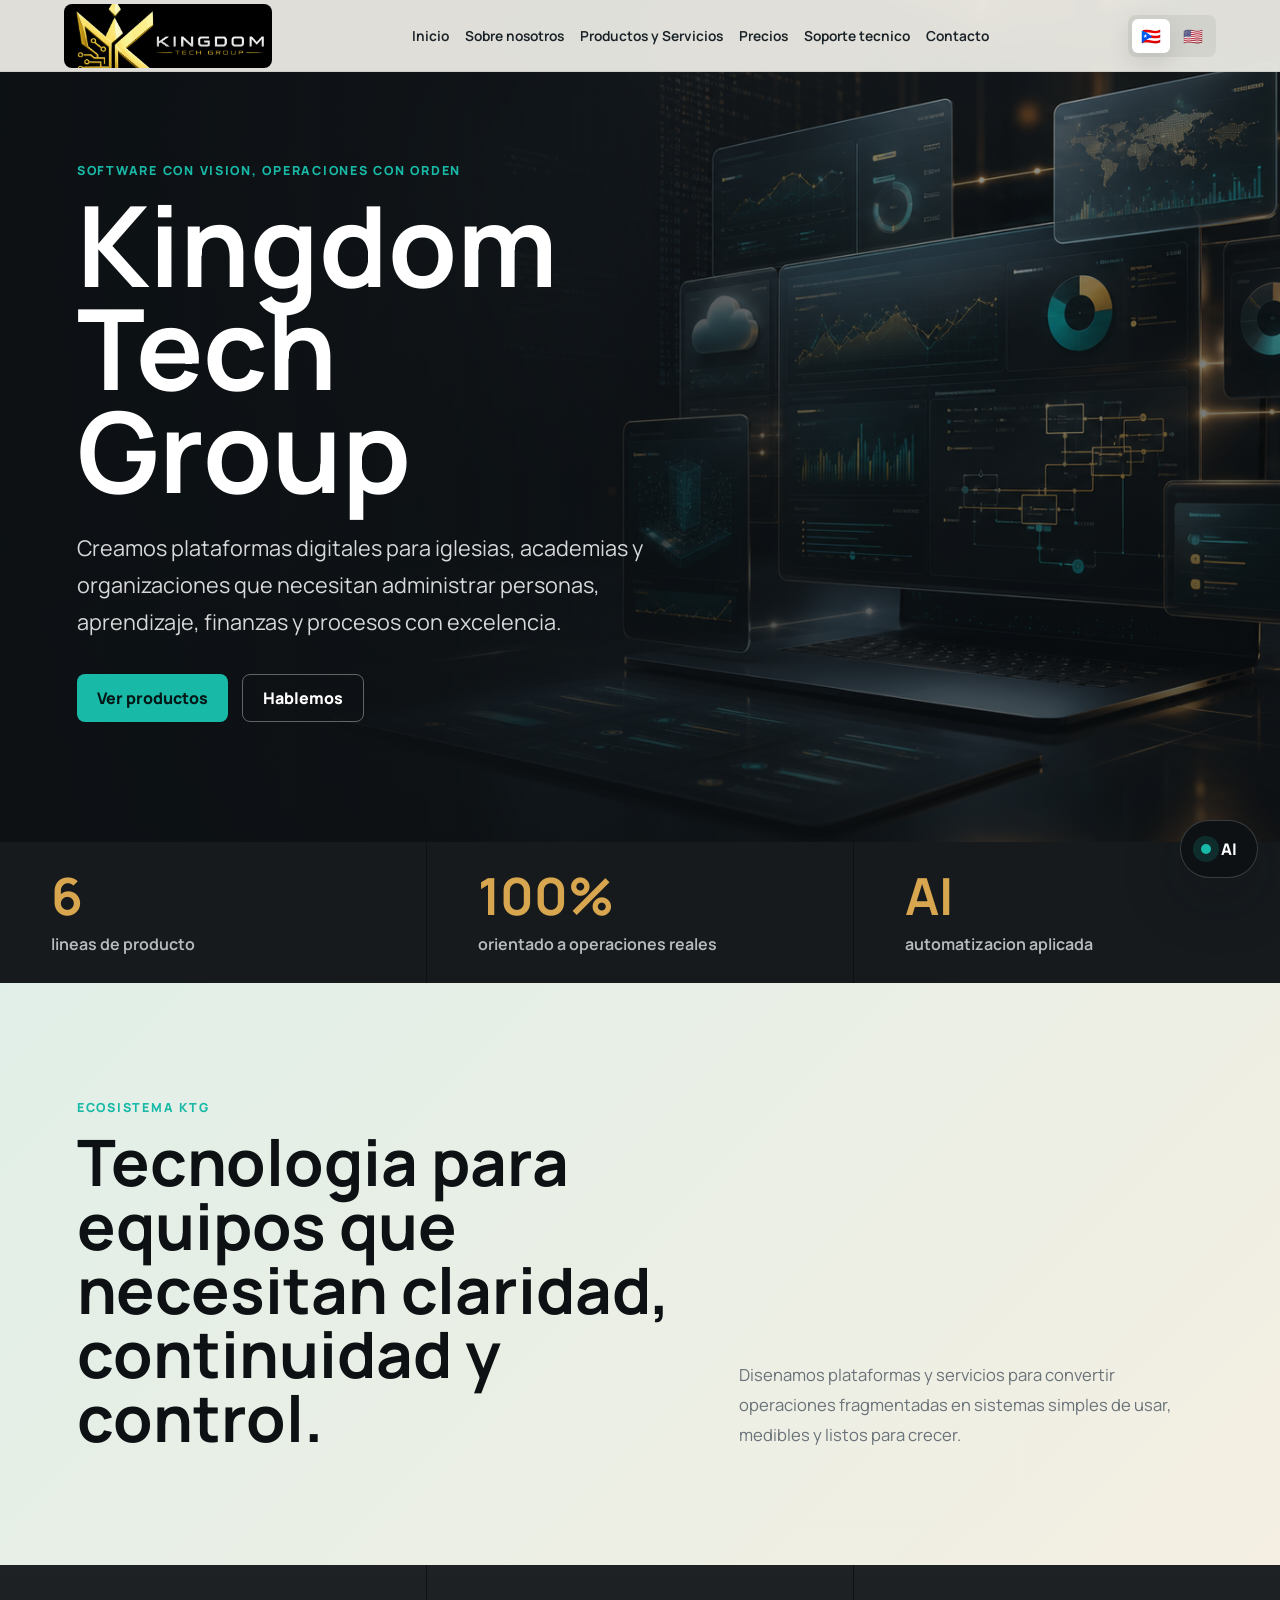
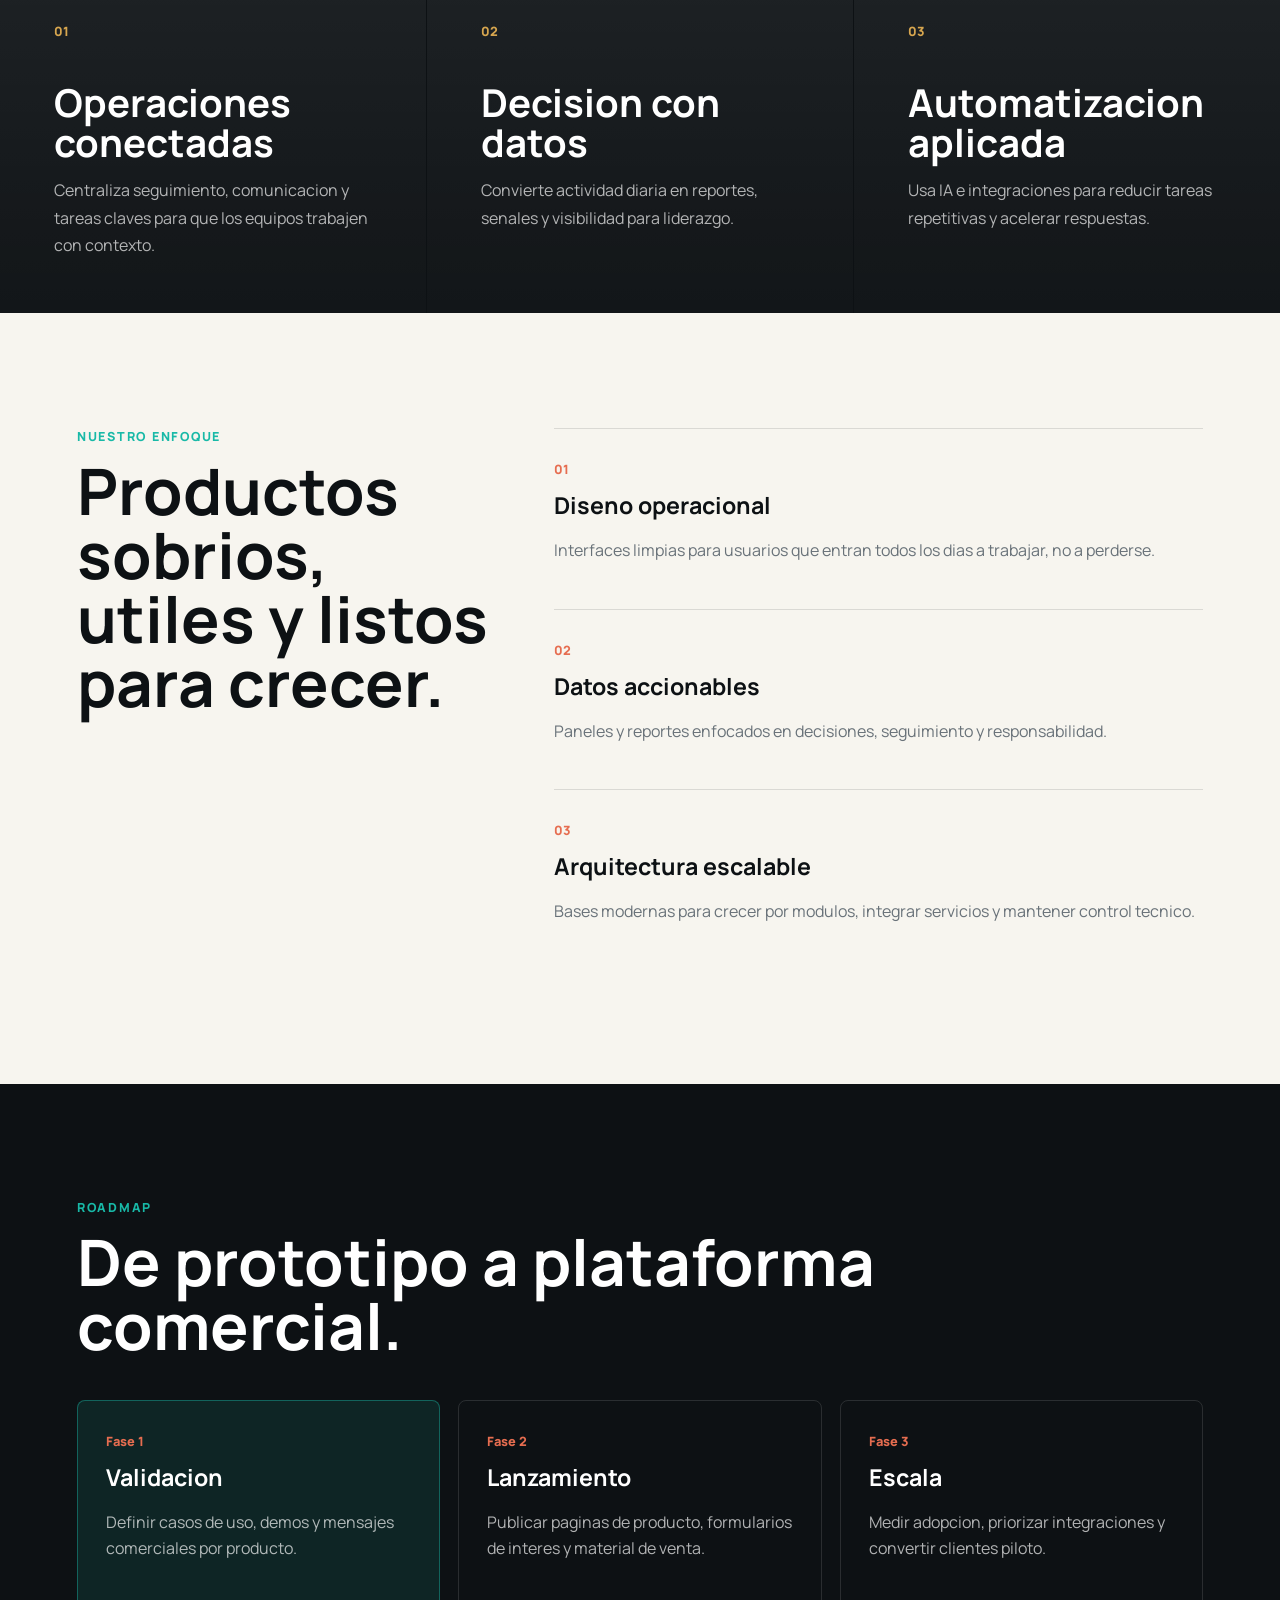
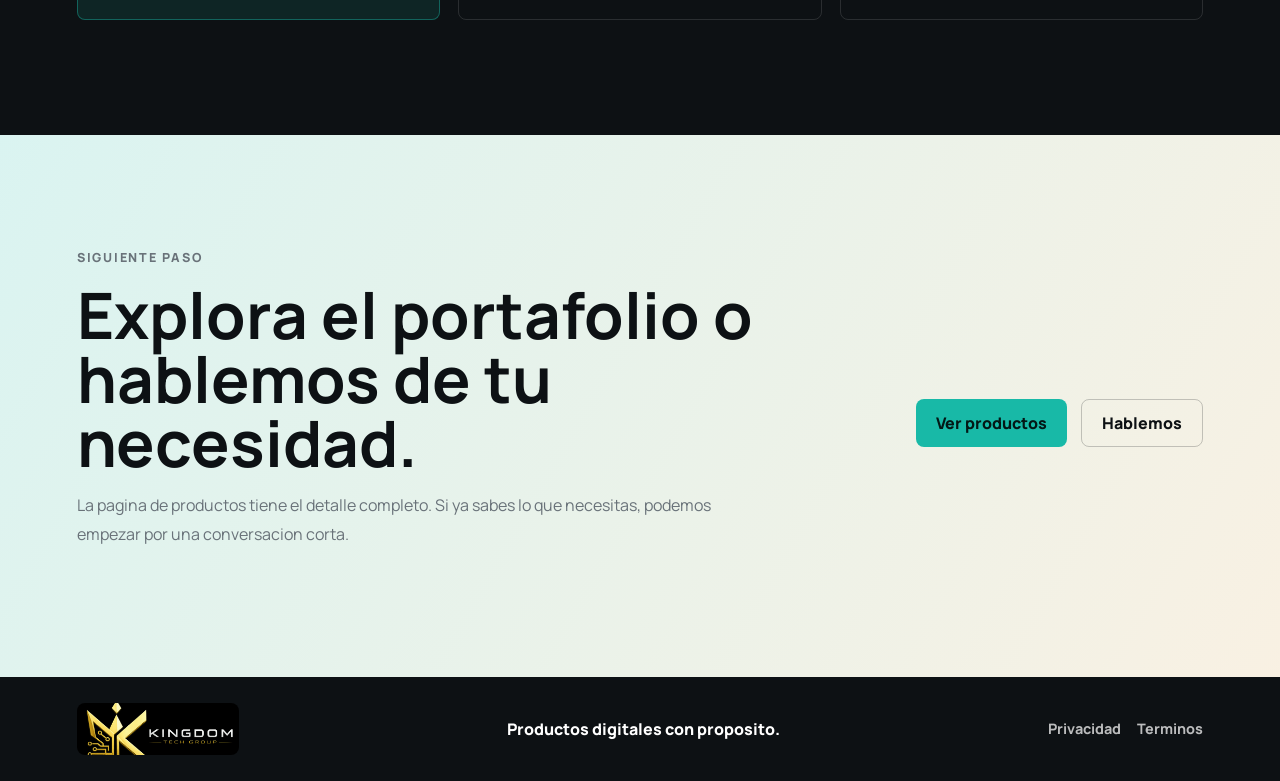
==== commit 0457bcf4: "Refine homepage and bilingual navigation" ====
--- a/index.html
+++ b/index.html
@@ -27,9 +27,9 @@
       </a>
       <nav class="desktop-nav" aria-label="Navegacion principal">
         <a href="index.html" data-i18n="nav.home">Inicio</a>
-        <a href="about.html" data-i18n="nav.about">About Us</a>
+        <a href="about.html" data-i18n="nav.about">Sobre nosotros</a>
         <a href="products.html" data-i18n="nav.productsServices">Productos y Servicios</a>
-        <a href="pricing.html" data-i18n="nav.pricing">Pricing</a>
+        <a href="pricing.html" data-i18n="nav.pricing">Precios</a>
         <a href="support.html" data-i18n="nav.support">Soporte</a>
         <a href="contact.html" data-i18n="nav.contact">Contacto</a>
       </nav>
@@ -45,9 +45,9 @@
 
     <nav class="mobile-nav" aria-label="Navegacion movil">
       <a href="index.html" data-i18n="nav.home">Inicio</a>
-      <a href="about.html" data-i18n="nav.about">About Us</a>
+      <a href="about.html" data-i18n="nav.about">Sobre nosotros</a>
       <a href="products.html" data-i18n="nav.productsServices">Productos y Servicios</a>
-      <a href="pricing.html" data-i18n="nav.pricing">Pricing</a>
+      <a href="pricing.html" data-i18n="nav.pricing">Precios</a>
       <a href="support.html" data-i18n="nav.support">Soporte</a>
       <a href="contact.html" data-i18n="nav.contact">Contacto</a>
     </nav>
@@ -68,8 +68,8 @@
             necesitan administrar personas, aprendizaje, finanzas y procesos con excelencia.
           </p>
           <div class="hero-actions">
-            <a class="button primary" href="#productos" data-i18n="hero.productsCta">Ver productos</a>
-            <a class="button secondary" href="#contacto" data-i18n="hero.contactCta">Hablemos</a>
+            <a class="button primary" href="products.html" data-i18n="hero.productsCta">Ver productos</a>
+            <a class="button secondary" href="contact.html" data-i18n="hero.contactCta">Hablemos</a>
           </div>
         </div>
       </section>
@@ -89,119 +89,32 @@
         </div>
       </section>
 
-      <section class="section intro" id="productos">
+      <section class="section intro home-statement">
         <div class="section-heading">
-          <p class="eyebrow" data-i18n="products.eyebrow">Productos en desarrollo</p>
-          <h2 data-i18n="products.title">Un ecosistema para servir mejor y administrar con claridad.</h2>
-        </div>
-        <p data-i18n="products.copy">
-          Cada producto nace desde problemas concretos: seguimiento pastoral, entrenamiento,
-          administracion financiera y flujos de trabajo que consumen tiempo. La meta es simple:
-          menos friccion, mas visibilidad y decisiones mejor informadas.
+          <p class="eyebrow" data-i18n="home.statement.eyebrow">Ecosistema KTG</p>
+          <h2 data-i18n="home.statement.title">Tecnologia para equipos que necesitan claridad, continuidad y control.</h2>
+        </div>
+        <p data-i18n="home.statement.copy">
+          Diseñamos plataformas y servicios para convertir operaciones fragmentadas en sistemas
+          simples de usar, medibles y listos para crecer.
         </p>
       </section>
 
-      <section class="product-showcase" aria-label="Productos destacados">
-        <article class="product-card featured">
-          <div class="product-topline">
-            <span class="product-icon">CH</span>
-            <span class="status" data-i18n="status.active">Activo</span>
-          </div>
-          <h3>ChurchHub</h3>
-          <p data-i18n="product.churchhub.copy">
-            CRM ministerial para personas, visitas, familias, grupos, seguimiento y reportes.
-            Pensado para equipos que quieren cuidar mejor sin perder contexto.
-          </p>
-          <ul>
-            <li data-i18n="product.churchhub.item1">Perfiles de miembros y visitantes</li>
-            <li data-i18n="product.churchhub.item2">Seguimiento por estado, ministerio y notas</li>
-            <li data-i18n="product.churchhub.item3">Vista operacional para lideres y equipos</li>
-          </ul>
+      <section class="home-capabilities" aria-label="Capacidades">
+        <article>
+          <span>01</span>
+          <h3 data-i18n="home.capability.ops.title">Operaciones conectadas</h3>
+          <p data-i18n="home.capability.ops.copy">Centraliza seguimiento, comunicacion y tareas claves para que los equipos trabajen con contexto.</p>
         </article>
-
-        <article class="product-card">
-          <div class="product-topline">
-            <span class="product-icon gold">LMS</span>
-            <span class="status">Beta</span>
-          </div>
-          <h3>LMS Platform</h3>
-          <p data-i18n="product.lms.copy">
-            Plataforma de aprendizaje para cursos, cohortes, evaluaciones y progreso de
-            estudiantes en programas de formacion.
-          </p>
-          <ul>
-            <li data-i18n="product.lms.item1">Catalogo de cursos y lecciones</li>
-            <li data-i18n="product.lms.item2">Progreso por estudiante</li>
-            <li data-i18n="product.lms.item3">Panel para instructores</li>
-          </ul>
+        <article>
+          <span>02</span>
+          <h3 data-i18n="home.capability.data.title">Decision con datos</h3>
+          <p data-i18n="home.capability.data.copy">Convierte actividad diaria en reportes, señales y visibilidad para liderazgo.</p>
         </article>
-
-        <article class="product-card">
-          <div class="product-topline">
-            <span class="product-icon coral">FI</span>
-            <span class="status" data-i18n="status.modernization">Modernizacion</span>
-          </div>
-          <h3>Finanzas Iglesia</h3>
-          <p data-i18n="product.finance.copy">
-            Herramientas para ingresos, egresos, depositos, cuentas bancarias y trazabilidad
-            contable en organizaciones de fe.
-          </p>
-          <ul>
-            <li data-i18n="product.finance.item1">Control de transacciones</li>
-            <li data-i18n="product.finance.item2">Depositos y conciliacion</li>
-            <li data-i18n="product.finance.item3">Historial auditable</li>
-          </ul>
-        </article>
-
-        <article class="product-card">
-          <div class="product-topline">
-            <span class="product-icon blue">AI</span>
-            <span class="status" data-i18n="status.exploration">Exploracion</span>
-          </div>
-          <h3>AI Workflows</h3>
-          <p data-i18n="product.ai.copy">
-            Automatizaciones para reducir tareas repetitivas: resumenes, clasificacion,
-            asistencia administrativa y apoyo en decisiones operacionales.
-          </p>
-          <ul>
-            <li data-i18n="product.ai.item1">Asistentes internos</li>
-            <li data-i18n="product.ai.item2">Reportes automatizados</li>
-            <li data-i18n="product.ai.item3">Integraciones a medida</li>
-          </ul>
-        </article>
-
-        <article class="product-card">
-          <div class="product-topline">
-            <span class="product-icon violet">DS</span>
-            <span class="status" data-i18n="status.pilot">Piloto</span>
-          </div>
-          <h3>KTG-Signage</h3>
-          <p data-i18n="product.signage.copy">
-            Plataforma de digital signage para anuncios, pantallas informativas, eventos,
-            calendarios y comunicacion visual en iglesias, escuelas y organizaciones.
-          </p>
-          <ul>
-            <li data-i18n="product.signage.item1">Programacion de contenido por pantalla</li>
-            <li data-i18n="product.signage.item2">Anuncios, videos e imagenes</li>
-            <li data-i18n="product.signage.item3">Control centralizado de comunicacion visual</li>
-          </ul>
-        </article>
-
-        <article class="product-card">
-          <div class="product-topline">
-            <span class="product-icon green">VE</span>
-            <span class="status" data-i18n="status.concept">Concepto</span>
-          </div>
-          <h3 data-i18n="product.voting.title">Voto Electronico</h3>
-          <p data-i18n="product.voting.copy">
-            Solucion para procesos de votacion digital con registro de participantes,
-            control de elegibilidad, conteo rapido y trazabilidad del proceso.
-          </p>
-          <ul>
-            <li data-i18n="product.voting.item1">Votaciones seguras y organizadas</li>
-            <li data-i18n="product.voting.item2">Resultados y reportes</li>
-            <li data-i18n="product.voting.item3">Experiencia simple para participantes</li>
-          </ul>
+        <article>
+          <span>03</span>
+          <h3 data-i18n="home.capability.ai.title">Automatizacion aplicada</h3>
+          <p data-i18n="home.capability.ai.copy">Usa IA e integraciones para reducir tareas repetitivas y acelerar respuestas.</p>
         </article>
       </section>
 
@@ -253,41 +166,16 @@
         </div>
       </section>
 
-      <section class="contact" id="contacto">
-        <div>
-          <p class="eyebrow" data-i18n="contact.eyebrow">Contacto</p>
-          <h2 data-i18n="contact.title">Construyamos el proximo producto con intencion.</h2>
-          <p data-i18n="contact.copy">
-            Usa esta seccion para conectar un formulario, calendario o correo directo. Por ahora
-            queda lista como punto de conversion para prospectos, iglesias y organizaciones.
-          </p>
-        </div>
-        <form class="contact-form">
-          <label>
-            <span data-i18n="form.name">Nombre</span>
-            <input type="text" name="name" placeholder="Tu nombre" data-i18n-placeholder="form.namePlaceholder" />
-          </label>
-          <label>
-            <span>Email</span>
-            <input type="email" name="email" placeholder="nombre@email.com" />
-          </label>
-          <label>
-            <span data-i18n="form.product">Producto de interes</span>
-            <select name="product">
-              <option>ChurchHub</option>
-              <option>LMS Platform</option>
-              <option>Finanzas Iglesia</option>
-              <option>AI Workflows</option>
-              <option>KTG-Signage</option>
-              <option data-i18n="product.voting.title">Voto Electronico</option>
-            </select>
-          </label>
-          <label>
-            <span data-i18n="form.message">Mensaje</span>
-            <textarea name="message" rows="4" placeholder="Cuentame que necesitas" data-i18n-placeholder="form.messagePlaceholder"></textarea>
-          </label>
-          <button class="button primary" type="submit" data-i18n="form.submit">Enviar mensaje</button>
-        </form>
+      <section class="home-cta">
+        <div>
+          <p class="eyebrow" data-i18n="home.cta.eyebrow">Siguiente paso</p>
+          <h2 data-i18n="home.cta.title">Explora el portafolio o hablemos de tu necesidad.</h2>
+          <p data-i18n="home.cta.copy">La pagina de productos tiene el detalle completo. Si ya sabes lo que necesitas, podemos empezar por una conversacion corta.</p>
+        </div>
+        <div class="hero-actions">
+          <a class="button primary" href="products.html" data-i18n="hero.productsCta">Ver productos</a>
+          <a class="button secondary dark" href="contact.html" data-i18n="hero.contactCta">Hablemos</a>
+        </div>
       </section>
     </main>
 
--- a/styles.css
+++ b/styles.css
@@ -344,6 +344,11 @@
   color: var(--paper-strong);
 }
 
+.button.secondary.dark {
+  border-color: rgba(13, 17, 20, 0.22);
+  color: var(--ink);
+}
+
 .button:hover {
   transform: translateY(-1px);
 }
@@ -462,6 +467,72 @@
   display: grid;
   gap: 34px;
   grid-template-columns: minmax(0, 1.15fr) minmax(280px, 0.85fr);
+}
+
+.home-statement {
+  background:
+    linear-gradient(135deg, rgba(24, 185, 167, 0.1), rgba(215, 166, 79, 0.08)),
+    var(--paper);
+}
+
+.home-capabilities {
+  background: var(--ink);
+  color: var(--paper-strong);
+  display: grid;
+  gap: 1px;
+  grid-template-columns: repeat(3, minmax(0, 1fr));
+}
+
+.home-capabilities article {
+  background:
+    linear-gradient(180deg, rgba(255, 255, 255, 0.07), rgba(255, 255, 255, 0.02)),
+    var(--ink);
+  min-height: 280px;
+  padding: clamp(28px, 5vw, 54px);
+}
+
+.home-capabilities span {
+  color: var(--gold);
+  font-size: 0.8rem;
+  font-weight: 900;
+}
+
+.home-capabilities h3 {
+  font-size: clamp(1.5rem, 3vw, 2.4rem);
+  letter-spacing: 0;
+  line-height: 1.05;
+  margin: 42px 0 14px;
+}
+
+.home-capabilities p {
+  color: rgba(255, 255, 255, 0.68);
+  line-height: 1.7;
+  margin: 0;
+}
+
+.home-cta {
+  align-items: center;
+  background:
+    linear-gradient(120deg, rgba(24, 185, 167, 0.16), rgba(215, 166, 79, 0.16)),
+    #ffffff;
+  display: grid;
+  gap: 28px;
+  grid-template-columns: minmax(0, 1fr) auto;
+  padding: clamp(72px, 9vw, 112px) clamp(22px, 6vw, 86px);
+}
+
+.home-cta h2 {
+  font-size: clamp(2rem, 5vw, 4.4rem);
+  letter-spacing: 0;
+  line-height: 1;
+  margin: 0;
+  max-width: 900px;
+}
+
+.home-cta p {
+  color: var(--muted);
+  line-height: 1.8;
+  max-width: 680px;
 }
 
 .section-heading h2,
@@ -997,10 +1068,12 @@
 
   .metrics,
   .intro,
+  .home-capabilities,
   .split,
   .timeline,
   .contact,
-  .page-grid {
+  .page-grid,
+  .home-cta {
     grid-template-columns: 1fr;
   }
 
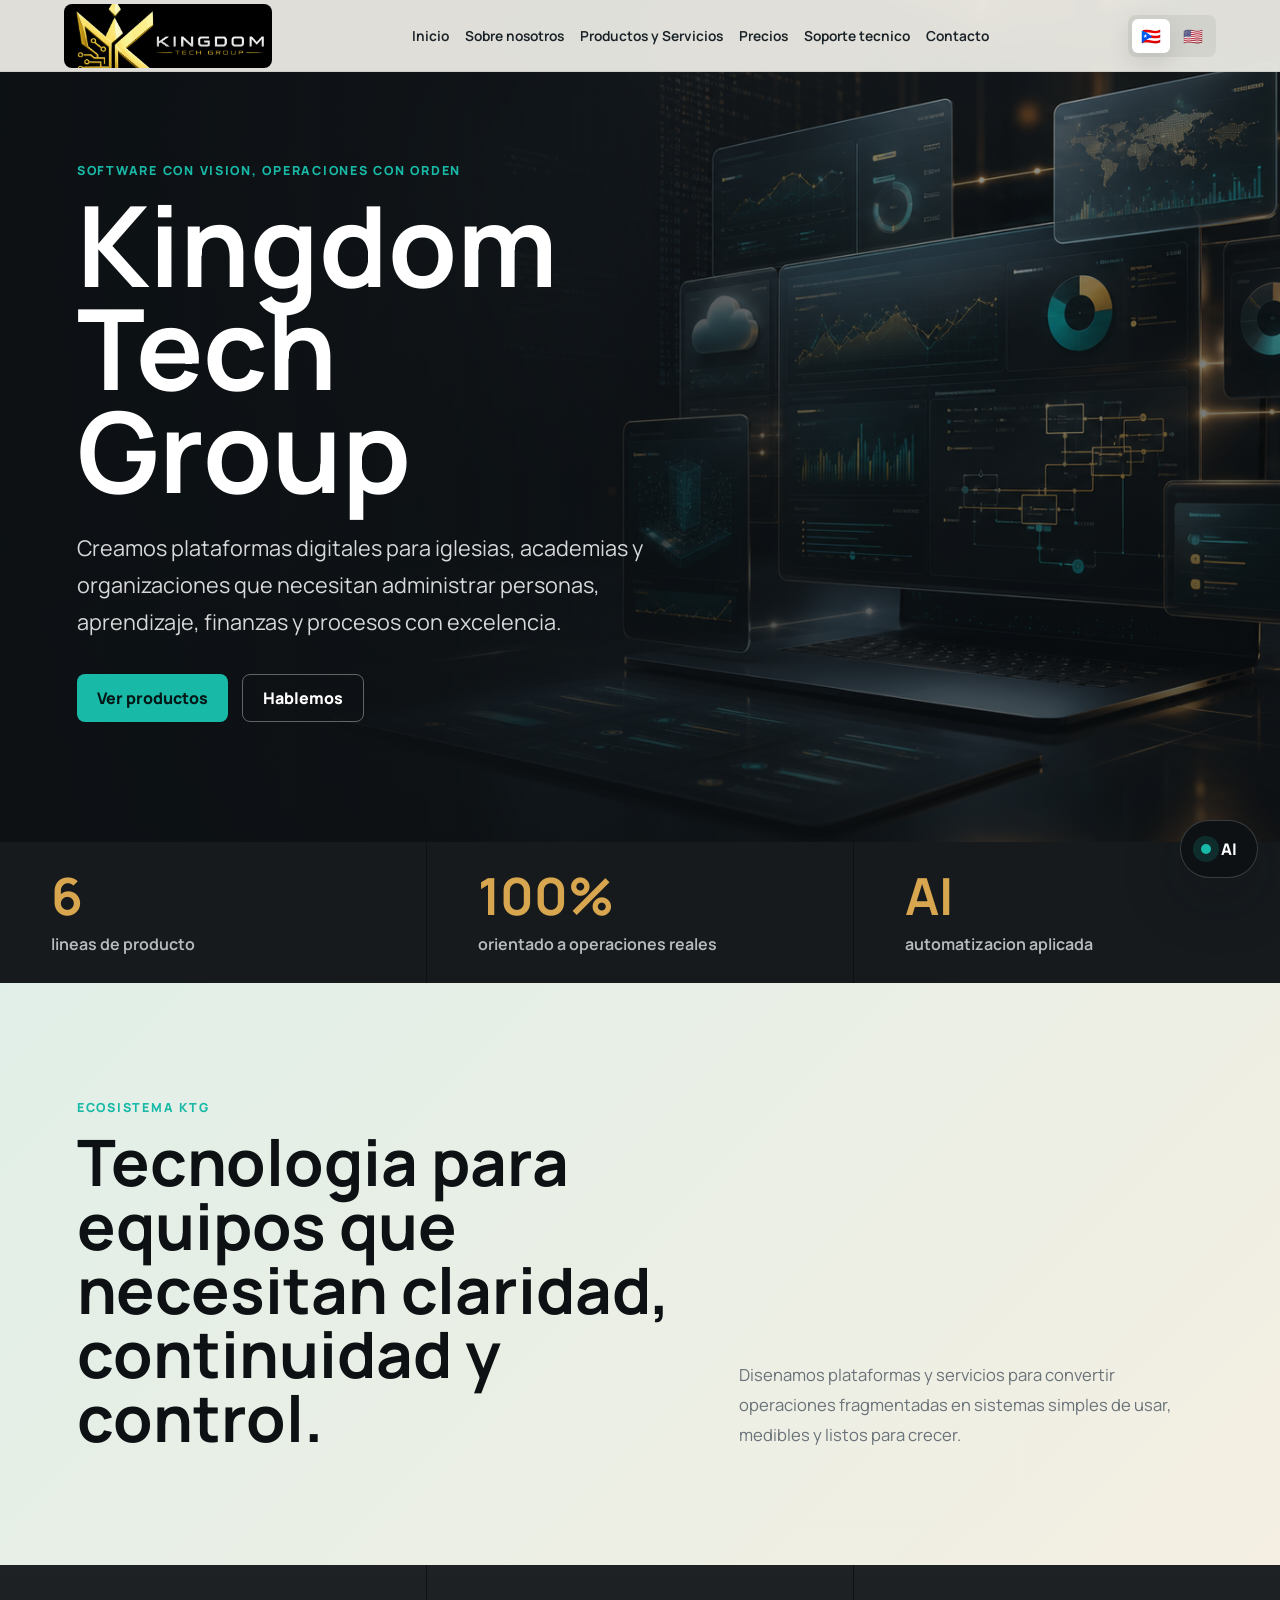
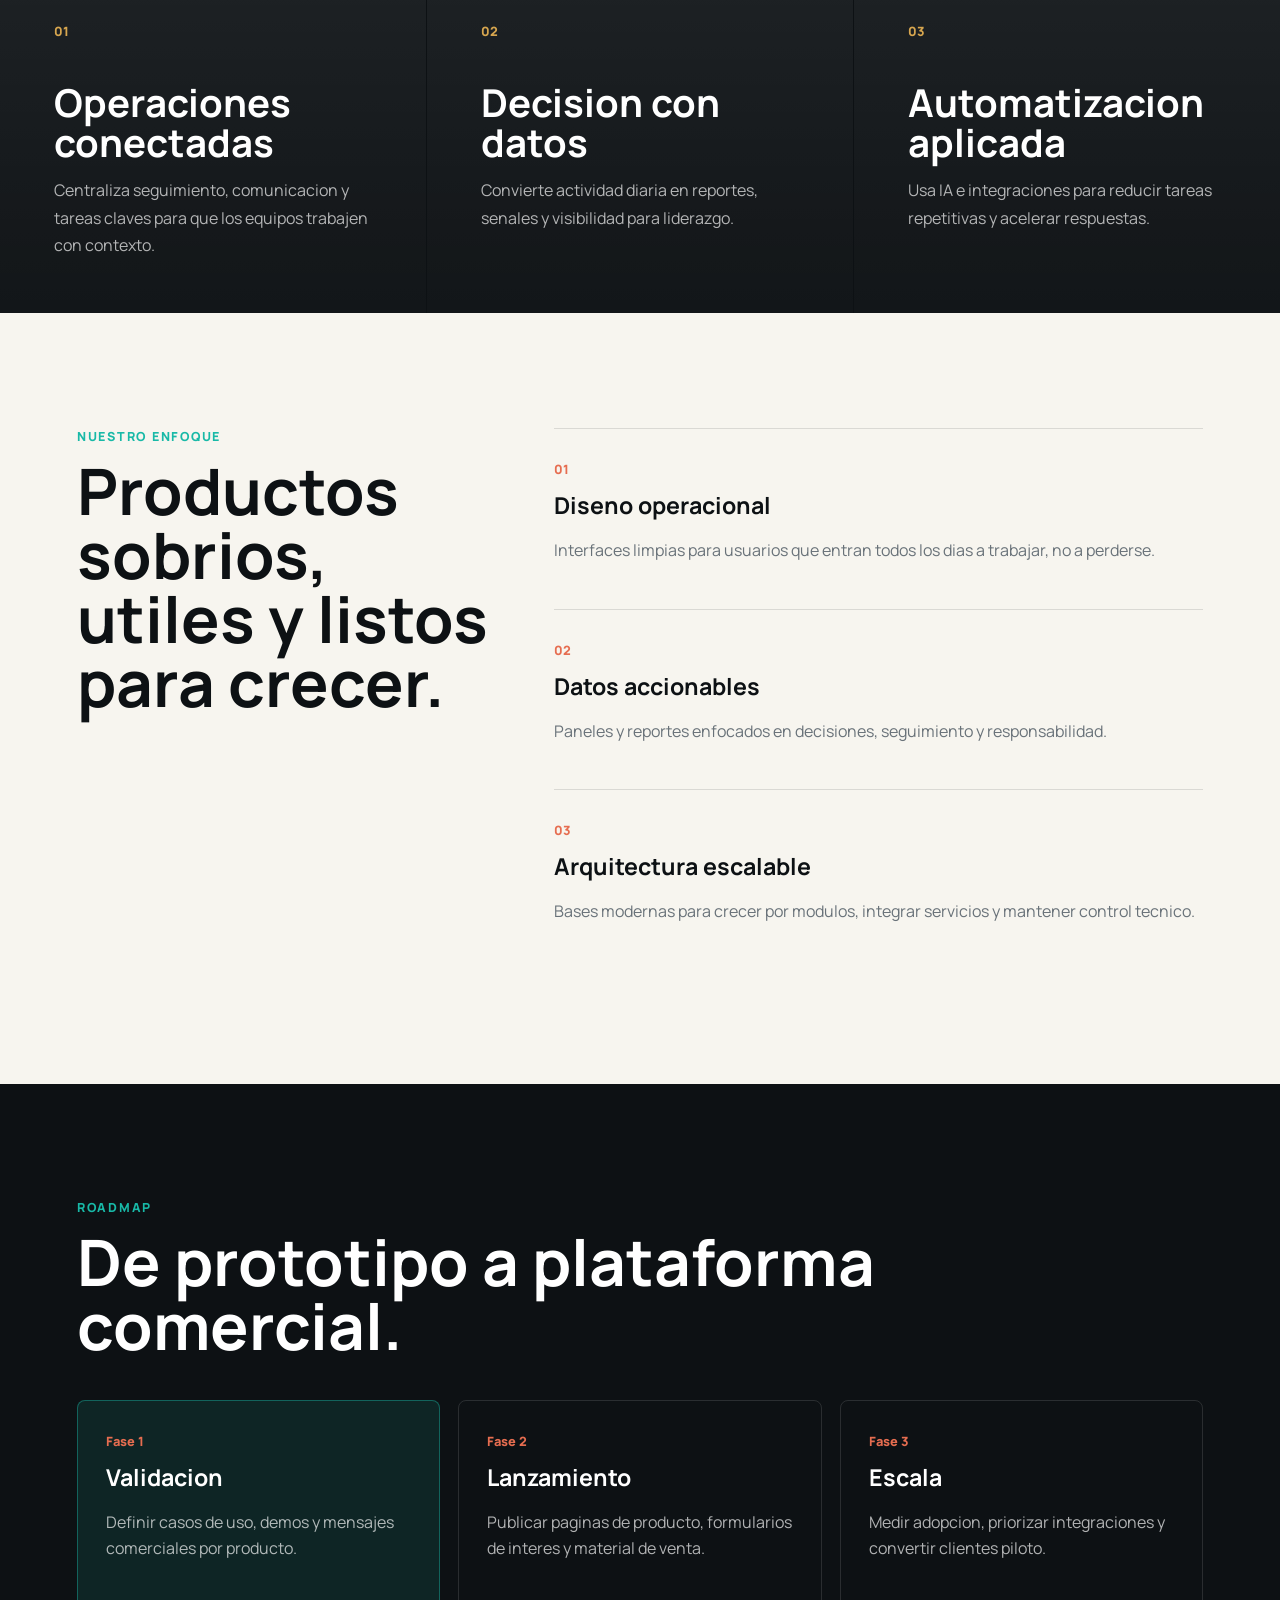
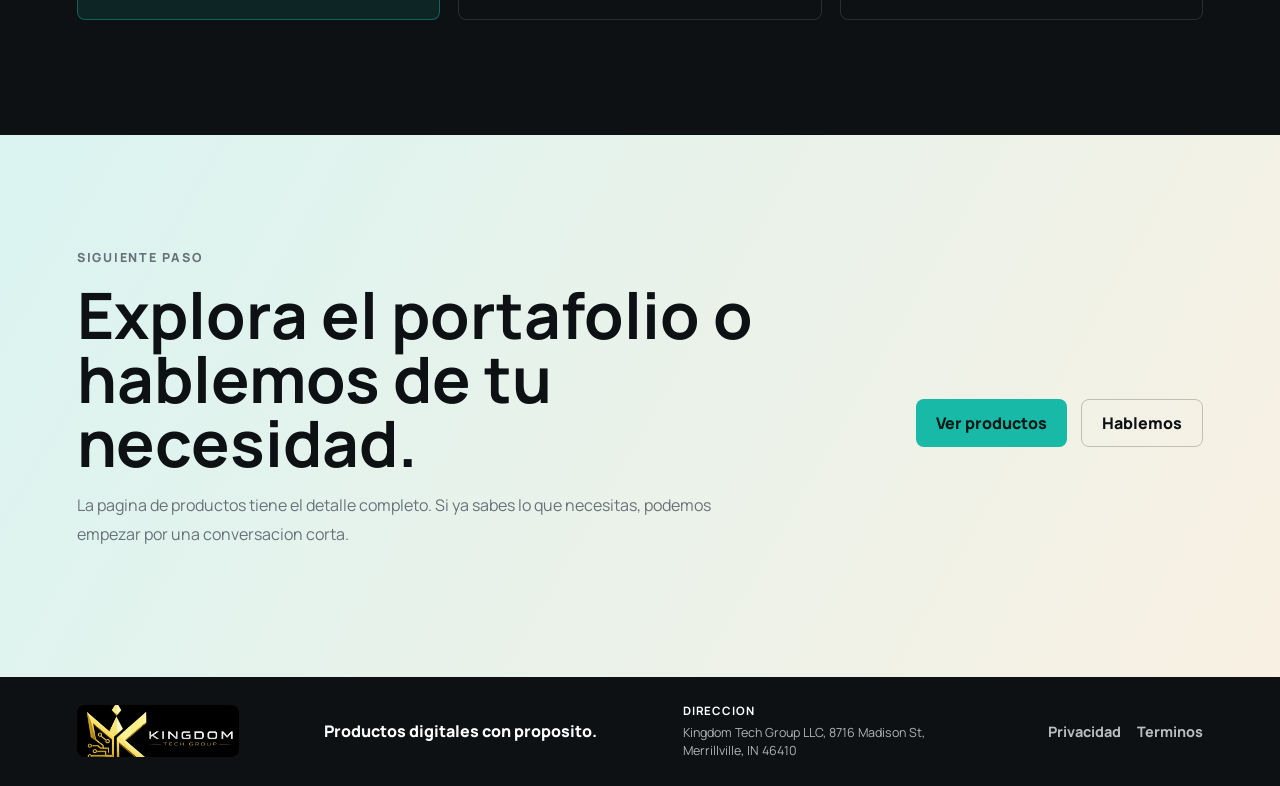
==== commit 2532da6f: "Add business address to site" ====
--- a/index.html
+++ b/index.html
@@ -28,7 +28,36 @@
       <nav class="desktop-nav" aria-label="Navegacion principal">
         <a href="index.html" data-i18n="nav.home">Inicio</a>
         <a href="about.html" data-i18n="nav.about">Sobre nosotros</a>
-        <a href="products.html" data-i18n="nav.productsServices">Productos y Servicios</a>
+        <div class="nav-mega">
+          <a class="nav-mega-trigger" href="products.html" data-i18n="nav.productsServices">Productos y Servicios</a>
+          <div class="mega-menu" role="menu">
+            <p class="mega-title" data-i18n="mega.title">Explora KTG</p>
+            <div class="mega-grid">
+              <section class="mega-panel mega-platforms">
+                <h3 data-i18n="mega.platforms.title">Plataformas</h3>
+                <p data-i18n="mega.platforms.copy">Productos para operar, comunicar, formar y administrar mejor.</p>
+                <div class="mega-links">
+                  <a href="products.html"><span>CH</span>ChurchHub</a>
+                  <a href="products.html"><span>LMS</span>LMS Platform</a>
+                  <a href="products.html"><span>FI</span>Finanzas Iglesia</a>
+                  <a href="products.html"><span>DS</span>KTG-Signage</a>
+                  <a href="products.html"><span>VE</span><span data-i18n="product.voting.title">Voto Electronico</span></a>
+                </div>
+              </section>
+              <section class="mega-panel mega-services">
+                <h3 data-i18n="mega.services.title">Servicios</h3>
+                <p data-i18n="mega.services.copy">Acompañamiento para lanzar, integrar y automatizar tus operaciones.</p>
+                <div class="mega-links">
+                  <a href="products.html"><span>AI</span>AI Workflows</a>
+                  <a href="products.html"><span>UX</span><span data-i18n="services.strategy.title">Consultoria de producto</span></a>
+                  <a href="products.html"><span>API</span><span data-i18n="services.integration.title">Integraciones</span></a>
+                  <a href="support.html"><span>ST</span><span data-i18n="nav.support">Soporte tecnico</span></a>
+                </div>
+              </section>
+            </div>
+            <a class="mega-footer" href="products.html" data-i18n="mega.footer">Ver todos los productos y servicios</a>
+          </div>
+        </div>
         <a href="pricing.html" data-i18n="nav.pricing">Precios</a>
         <a href="support.html" data-i18n="nav.support">Soporte</a>
         <a href="contact.html" data-i18n="nav.contact">Contacto</a>
@@ -241,6 +270,10 @@
         <span class="sr-only">Kingdom Tech Group</span>
       </span>
       <span class="footer-copy" data-i18n="footer.copy">Productos digitales con proposito.</span>
+      <address class="footer-address">
+        <strong data-i18n="footer.addressLabel">Direccion</strong>
+        <span data-i18n="business.address">Kingdom Tech Group LLC, 8716 Madison St, Merrillville, IN 46410</span>
+      </address>
       <nav class="footer-links" aria-label="Legal">
         <a href="privacy.html" data-i18n="nav.privacy">Privacidad</a>
         <a href="terms.html" data-i18n="nav.terms">Terminos</a>
--- a/styles.css
+++ b/styles.css
@@ -129,6 +129,132 @@
   color: var(--teal-dark);
 }
 
+.nav-mega {
+  align-items: center;
+  display: flex;
+  height: 72px;
+}
+
+.nav-mega-trigger {
+  color: var(--ink-soft);
+  font-size: 0.86rem;
+  font-weight: 750;
+}
+
+.mega-menu {
+  background: rgba(255, 255, 255, 0.98);
+  border: 1px solid rgba(13, 17, 20, 0.09);
+  border-radius: 8px;
+  box-shadow: 0 28px 90px rgba(13, 17, 20, 0.26);
+  left: 50%;
+  opacity: 0;
+  padding: 16px;
+  pointer-events: none;
+  position: fixed;
+  top: 72px;
+  transform: translateX(-50%) translateY(10px);
+  transition: opacity 160ms ease, transform 160ms ease, visibility 160ms ease;
+  visibility: hidden;
+  width: min(920px, calc(100vw - 44px));
+  z-index: 30;
+}
+
+.nav-mega:hover .mega-menu,
+.nav-mega:focus-within .mega-menu {
+  opacity: 1;
+  pointer-events: auto;
+  transform: translateX(-50%) translateY(0);
+  visibility: visible;
+}
+
+.mega-title {
+  color: var(--ink);
+  font-size: 0.86rem;
+  font-weight: 900;
+  margin: 0 0 12px;
+}
+
+.mega-grid {
+  display: grid;
+  gap: 10px;
+  grid-template-columns: repeat(2, minmax(0, 1fr));
+}
+
+.mega-panel {
+  border-radius: 8px;
+  padding: 18px;
+}
+
+.mega-platforms {
+  background: #e8f1fb;
+}
+
+.mega-services {
+  background: #f1e7fb;
+}
+
+.mega-panel h3 {
+  color: var(--ink);
+  font-size: 1.05rem;
+  letter-spacing: 0;
+  margin: 0 0 8px;
+}
+
+.mega-panel p {
+  color: var(--muted);
+  line-height: 1.55;
+  margin: 0 0 18px;
+}
+
+.mega-links {
+  display: grid;
+  gap: 8px 16px;
+  grid-template-columns: repeat(2, minmax(0, 1fr));
+}
+
+.mega-links a {
+  align-items: center;
+  color: var(--ink);
+  display: grid;
+  font-size: 0.9rem;
+  font-weight: 780;
+  gap: 8px;
+  grid-template-columns: 36px minmax(0, 1fr);
+  min-height: 38px;
+}
+
+.mega-links a::after {
+  color: var(--teal-dark);
+  content: ">";
+  font-weight: 900;
+  justify-self: end;
+}
+
+.mega-links span:first-child {
+  background: rgba(255, 255, 255, 0.72);
+  border: 1px solid rgba(13, 17, 20, 0.08);
+  border-radius: 8px;
+  color: var(--teal-dark);
+  display: inline-grid;
+  font-size: 0.68rem;
+  font-weight: 900;
+  height: 30px;
+  place-items: center;
+  width: 32px;
+}
+
+.mega-footer {
+  align-items: center;
+  border: 1px solid rgba(13, 17, 20, 0.08);
+  border-radius: 8px;
+  color: var(--teal-dark);
+  display: flex;
+  font-weight: 900;
+  justify-content: center;
+  margin-top: 10px;
+  min-height: 58px;
+}
+
 .language-switch {
   align-items: center;
   background: rgba(13, 17, 20, 0.06);
@@ -781,6 +907,23 @@
   margin-top: 6px;
 }
 
+.contact-address {
+  border-top: 1px solid var(--line);
+  margin-top: 28px;
+  padding-top: 22px;
+}
+
+.contact-address h3 {
+  font-size: 1.05rem;
+  letter-spacing: 0;
+  margin: 0 0 8px;
+}
+
+.contact-address p {
+  color: var(--ink-soft);
+  font-weight: 750;
+}
+
 .site-footer {
   background: var(--ink);
   color: rgba(255, 255, 255, 0.72);
@@ -796,6 +939,23 @@
 .footer-copy {
   color: var(--paper-strong);
   font-weight: 850;
+}
+
+.footer-address {
+  color: rgba(255, 255, 255, 0.68);
+  display: grid;
+  font-size: 0.78rem;
+  font-style: normal;
+  gap: 4px;
+  line-height: 1.45;
+  max-width: 280px;
+}
+
+.footer-address strong {
+  color: var(--paper-strong);
+  font-size: 0.72rem;
+  letter-spacing: 0.08em;
+  text-transform: uppercase;
 }
 
 .footer-links {
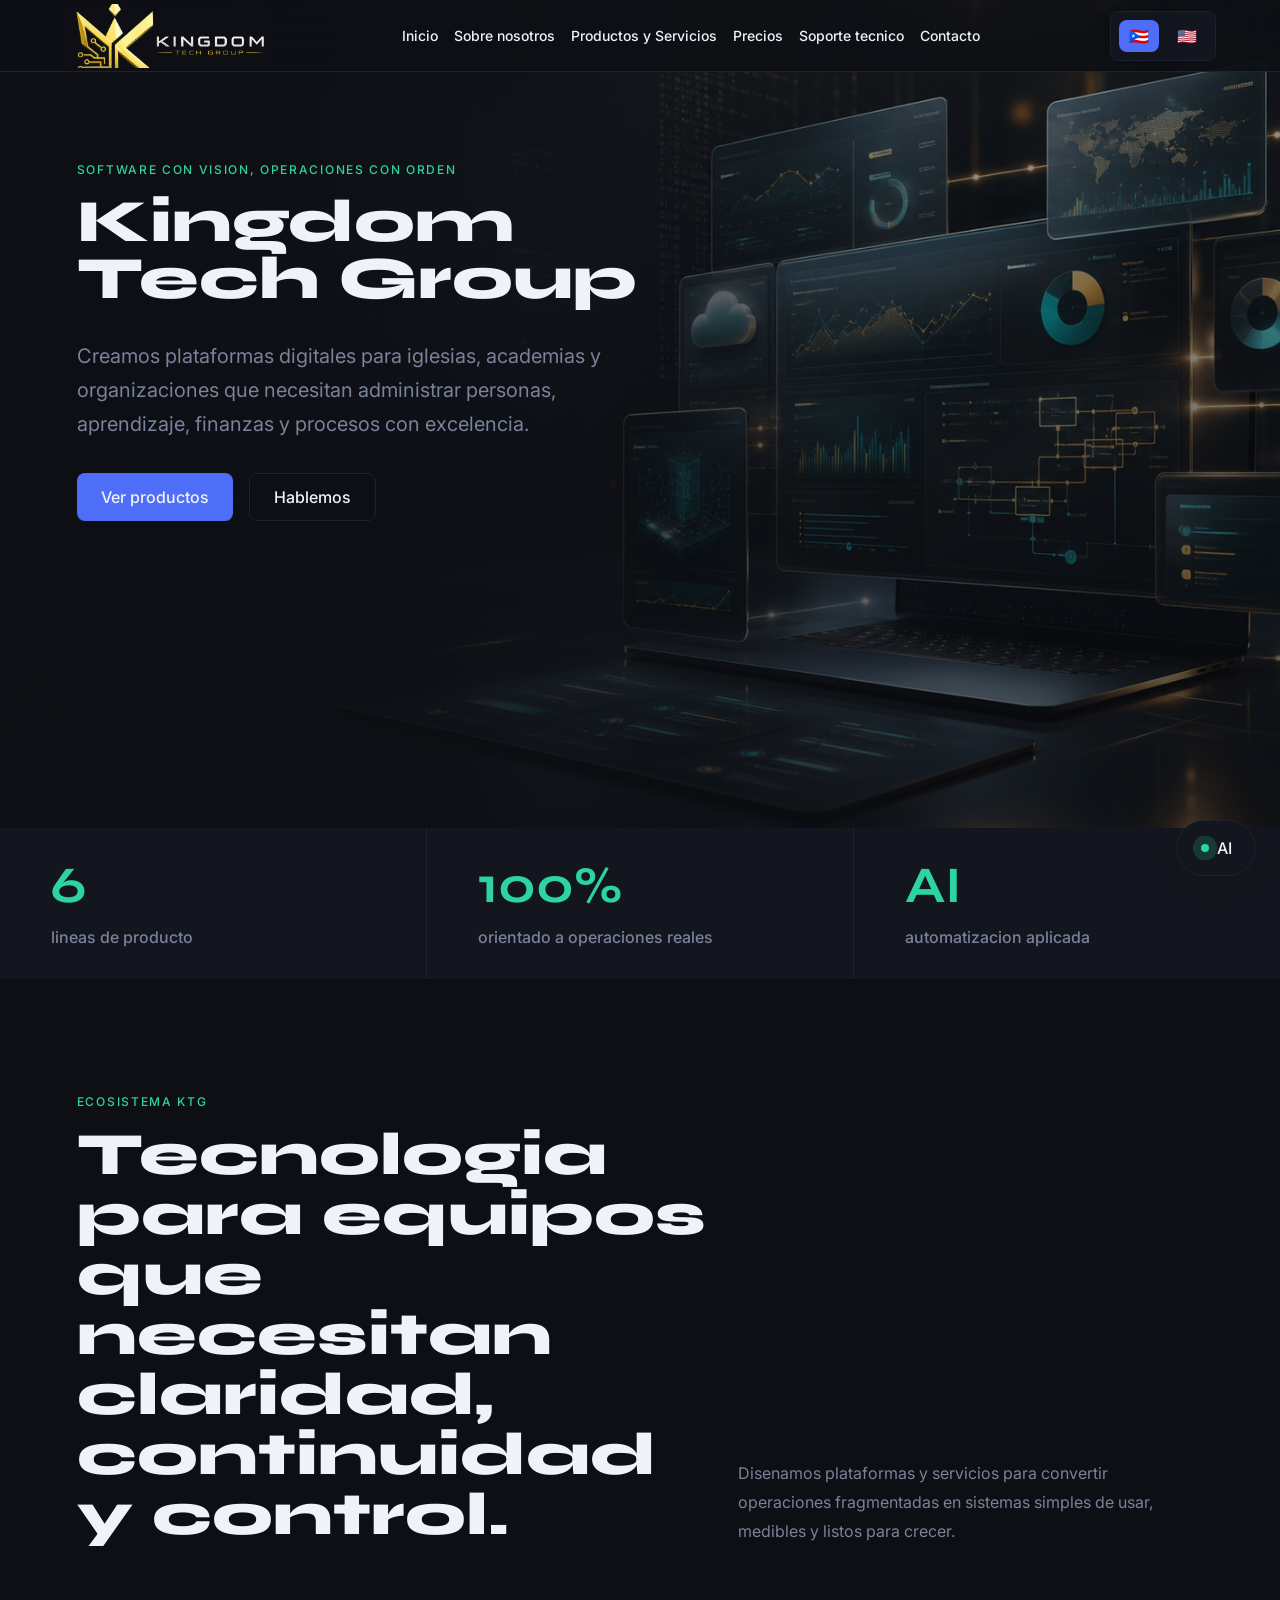
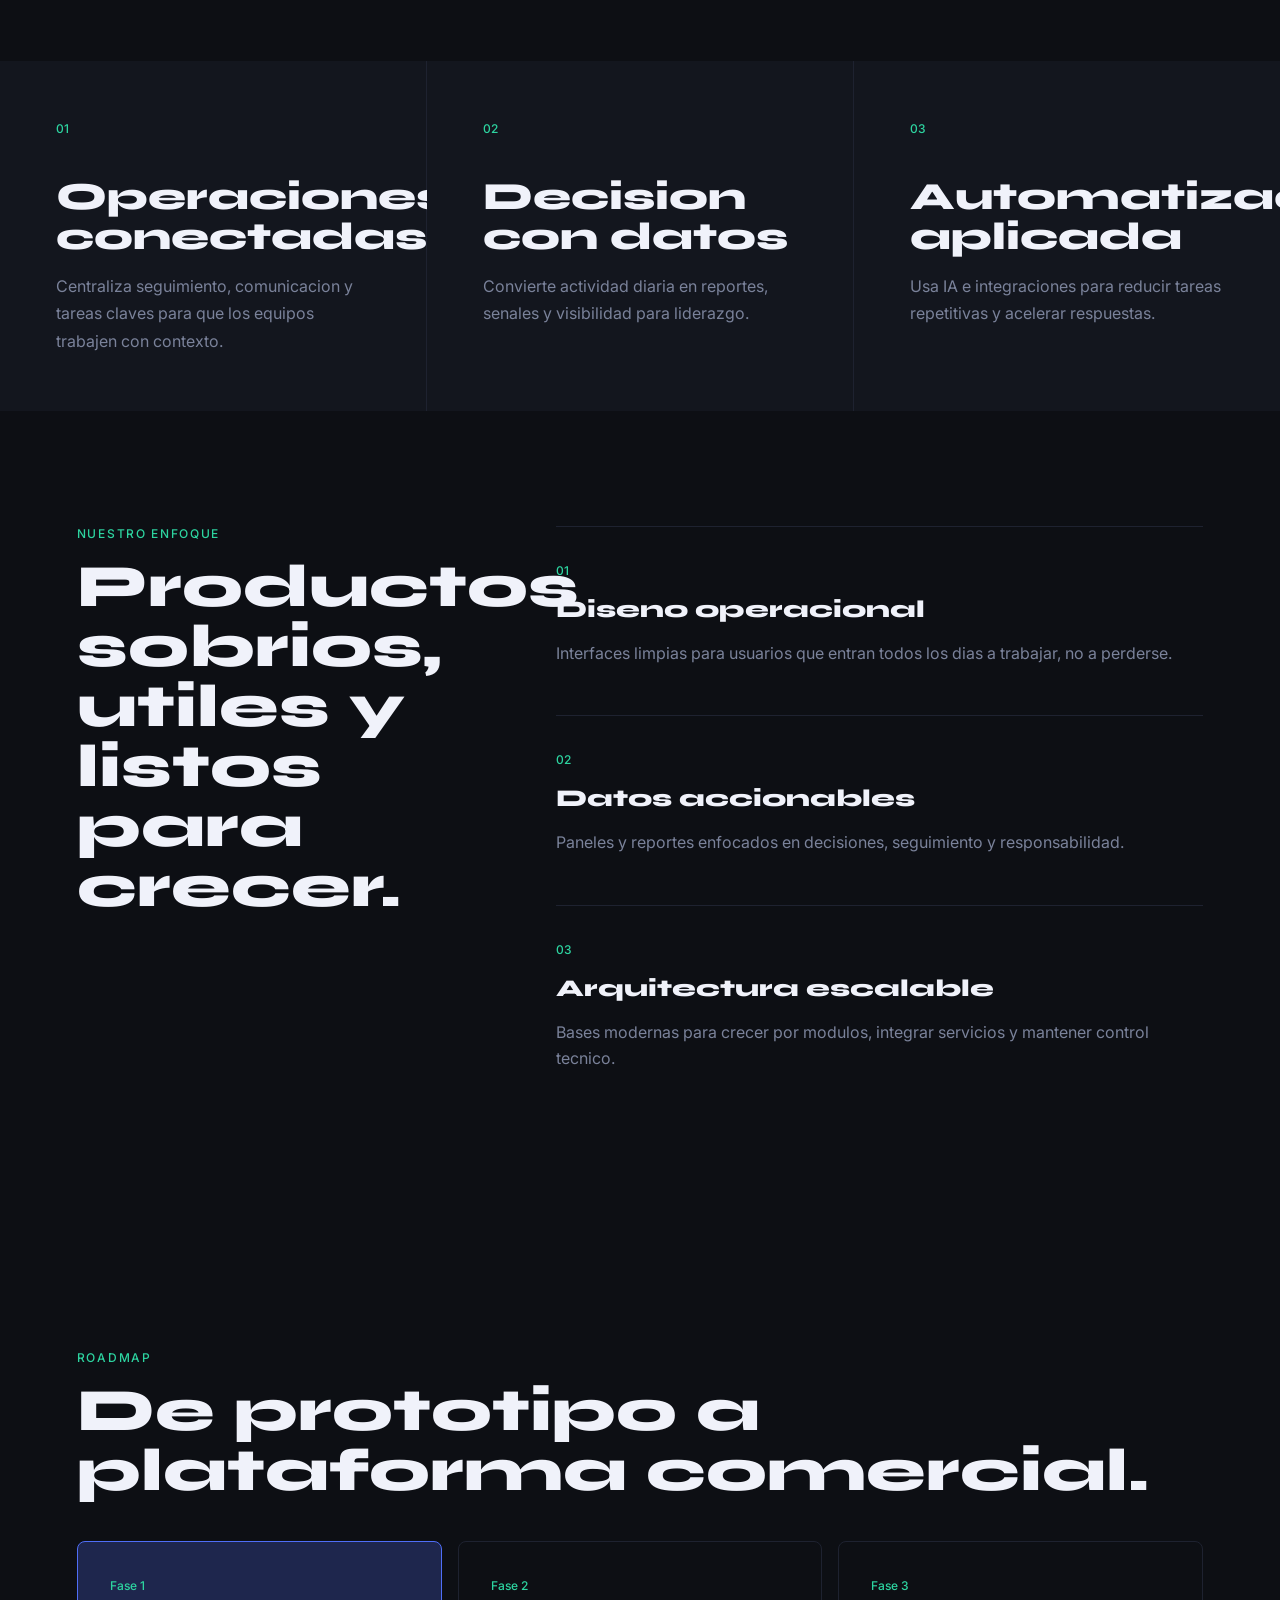
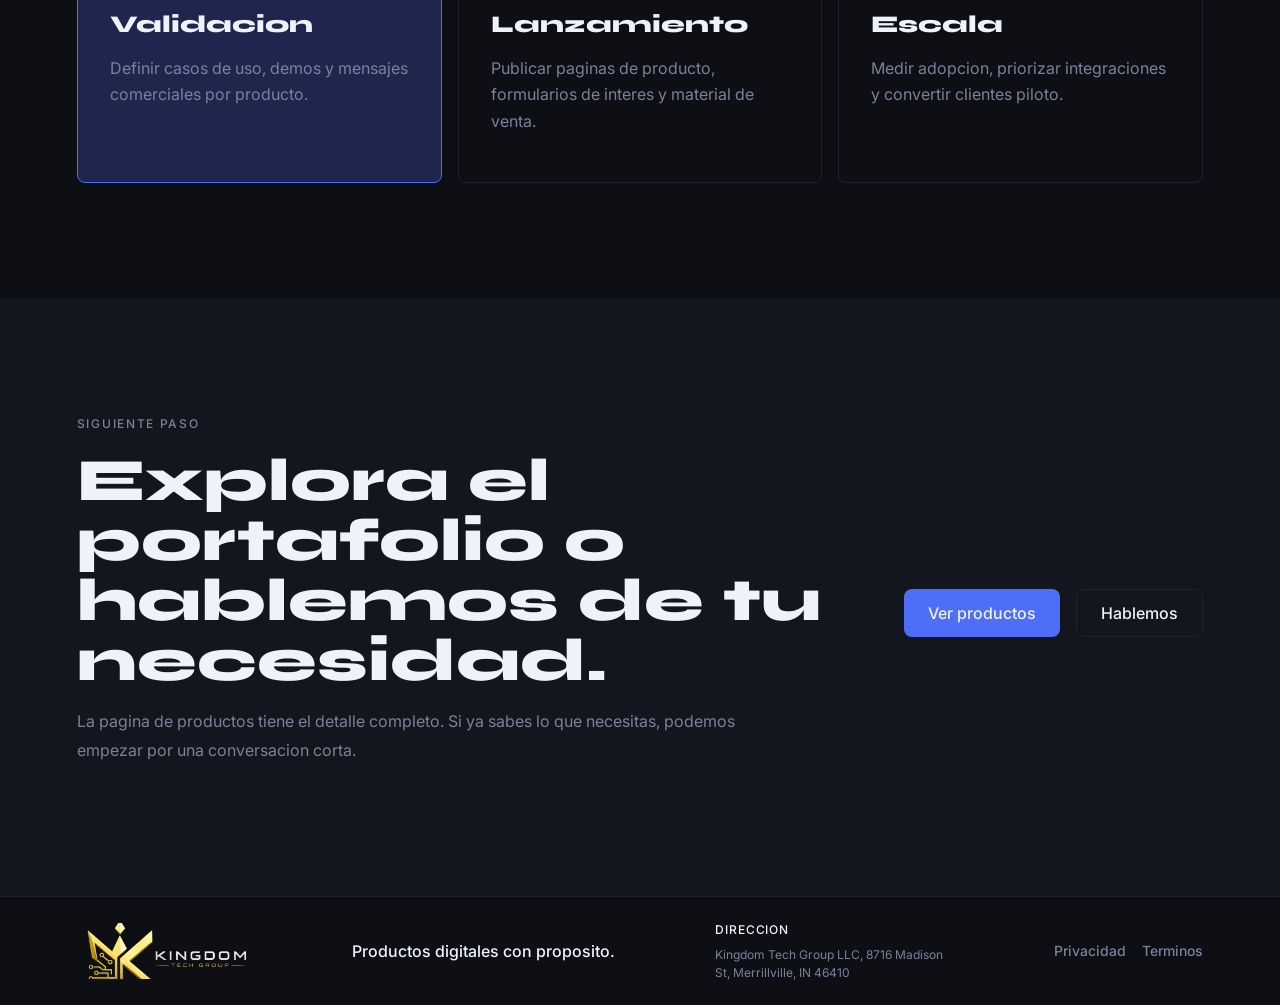
==== commit 6ae9772c: "Refactor CSS design tokens" ====
--- a/index.html
+++ b/index.html
@@ -12,7 +12,7 @@
     <link rel="preconnect" href="https://fonts.googleapis.com" />
     <link rel="preconnect" href="https://fonts.gstatic.com" crossorigin />
     <link
-      href="https://fonts.googleapis.com/css2?family=Manrope:wght@400;500;600;700;800;900&display=swap"
+      href="https://fonts.googleapis.com/css2?family=Inter:wght@400;500&family=Syne:wght@700;800&display=swap"
       rel="stylesheet"
     />
     <link rel="stylesheet" href="styles.css" />
--- a/styles.css
+++ b/styles.css
@@ -1,16 +1,57 @@
 :root {
-  --ink: #0d1114;
-  --ink-soft: #192227;
-  --paper: #f7f5ef;
-  --paper-strong: #ffffff;
-  --muted: #697279;
-  --line: rgba(13, 17, 20, 0.12);
-  --teal: #18b9a7;
-  --teal-dark: #0f766c;
-  --gold: #d7a64f;
-  --coral: #e66d50;
-  --blue: #4c8bd6;
-  --shadow: 0 24px 80px rgba(13, 17, 20, 0.18);
+  --color-ink: #0D0F14;
+  --color-surface: #13161E;
+  --color-border: #1E2230;
+  --color-accent: #4F6EF7;
+  --color-accent-glow: #4F6EF740;
+  --color-text-primary: #F0F2FA;
+  --color-text-muted: #7A829A;
+  --color-success: #2DD4A0;
+
+  --font-display: "Syne", sans-serif;
+  --font-body: "Inter", sans-serif;
+
+  --text-xs: 0.75rem;
+  --text-sm: 0.875rem;
+  --text-base: 1rem;
+  --text-lg: 1.125rem;
+  --text-xl: 1.25rem;
+  --text-2xl: 1.5rem;
+  --text-3xl: 2rem;
+  --text-4xl: 2.75rem;
+  --text-5xl: 3.75rem;
+
+  --space-0: 0;
+  --space-1: 0.5rem;
+  --space-2: 1rem;
+  --space-3: 1.5rem;
+  --space-4: 2rem;
+  --space-5: 2.5rem;
+  --space-6: 3rem;
+  --space-7: 3.5rem;
+  --space-8: 4rem;
+  --space-9: 4.5rem;
+  --space-10: 5rem;
+  --space-11: 5.5rem;
+  --space-12: 6rem;
+  --space-14: 7rem;
+  --space-16: 8rem;
+  --space-18: 9rem;
+  --space-20: 10rem;
+  --space-24: 12rem;
+  --space-26: 13rem;
+
+  --border-width: 0.0625rem;
+  --border-strong: calc(var(--border-width) * 2);
+  --radius-sm: var(--space-1);
+  --radius-pill: 999rem;
+  --header-height: var(--space-9);
+  --header-height-mobile: var(--space-8);
+  --content-pad: clamp(var(--space-3), 6vw, var(--space-11));
+  --section-pad: clamp(var(--space-9), 9vw, var(--space-16));
+  --panel-shadow: 0 var(--space-3) var(--space-10) color-mix(in srgb, var(--color-ink) 28%, transparent);
+  --soft-shadow: 0 var(--space-1) var(--space-4) color-mix(in srgb, var(--color-ink) 18%, transparent);
+  --focus-ring: 0 0 0 calc(var(--border-width) * 3) var(--color-accent-glow);
 }
 
 * {
@@ -22,10 +63,12 @@
 }
 
 body {
-  margin: 0;
-  background: var(--paper);
-  color: var(--ink);
-  font-family: Manrope, system-ui, -apple-system, BlinkMacSystemFont, "Segoe UI", sans-serif;
+  background: var(--color-ink);
+  color: var(--color-text-primary);
+  font-family: var(--font-body);
+  font-size: var(--text-base);
+  font-weight: 400;
+  margin: var(--space-0);
 }
 
 body.menu-open {
@@ -44,19 +87,28 @@
   font: inherit;
 }
 
+h1,
+h2,
+h3 {
+  color: inherit;
+  font-family: var(--font-display);
+  font-weight: 800;
+  letter-spacing: 0;
+}
+
 .site-header {
   align-items: center;
-  backdrop-filter: blur(18px);
-  background: rgba(247, 245, 239, 0.9);
-  border-bottom: 1px solid rgba(13, 17, 20, 0.08);
+  backdrop-filter: blur(var(--space-3));
+  background: color-mix(in srgb, var(--color-ink) 88%, transparent);
+  border-bottom: var(--border-width) solid var(--color-border);
   display: flex;
-  height: 72px;
+  height: var(--header-height);
   justify-content: space-between;
-  left: 0;
-  padding: 0 clamp(20px, 5vw, 72px);
+  left: var(--space-0);
+  padding: var(--space-0) clamp(var(--space-3), 5vw, var(--space-9));
   position: fixed;
-  right: 0;
-  top: 0;
+  right: var(--space-0);
+  top: var(--space-0);
   z-index: 20;
 }
 
@@ -70,22 +122,22 @@
 }
 
 .brand {
-  font-weight: 800;
+  font-weight: 500;
   letter-spacing: 0;
 }
 
 .brand-logo-frame,
 .footer-logo-frame {
-  background: #000;
-  border-radius: 8px;
+  background: var(--color-ink);
+  border-radius: var(--radius-sm);
   display: block;
   overflow: hidden;
   position: relative;
 }
 
 .brand-logo-frame {
-  height: 64px;
-  width: 208px;
+  height: var(--space-8);
+  width: var(--space-26);
 }
 
 .brand-logo,
@@ -100,62 +152,58 @@
   left: 50%;
   top: 50%;
   transform: translate(-50%, -48%);
-  width: 208px;
+  width: var(--space-26);
 }
 
 .footer-logo-frame {
-  height: 52px;
-  width: 162px;
+  height: calc(var(--space-6) + var(--space-1));
+  width: calc(var(--space-20) + var(--space-2));
 }
 
 .footer-logo {
   left: 50%;
   top: 50%;
   transform: translate(-50%, -48%);
-  width: 162px;
+  width: calc(var(--space-20) + var(--space-2));
 }
 
 .desktop-nav {
-  gap: 16px;
-}
-
-.desktop-nav a {
-  color: var(--ink-soft);
-  font-size: 0.86rem;
-  font-weight: 650;
-}
-
-.desktop-nav a:hover {
-  color: var(--teal-dark);
+  gap: var(--space-2);
+}
+
+.desktop-nav a,
+.nav-mega-trigger {
+  color: var(--color-text-primary);
+  font-size: var(--text-sm);
+  font-weight: 500;
+}
+
+.desktop-nav a:hover,
+.nav-mega-trigger:hover {
+  color: var(--color-accent);
 }
 
 .nav-mega {
   align-items: center;
   display: flex;
-  height: 72px;
-}
-
-.nav-mega-trigger {
-  color: var(--ink-soft);
-  font-size: 0.86rem;
-  font-weight: 750;
+  height: var(--header-height);
 }
 
 .mega-menu {
-  background: rgba(255, 255, 255, 0.98);
-  border: 1px solid rgba(13, 17, 20, 0.09);
-  border-radius: 8px;
-  box-shadow: 0 28px 90px rgba(13, 17, 20, 0.26);
+  background: color-mix(in srgb, var(--color-surface) 96%, transparent);
+  border: var(--border-width) solid var(--color-border);
+  border-radius: var(--radius-sm);
+  box-shadow: var(--panel-shadow);
   left: 50%;
   opacity: 0;
-  padding: 16px;
+  padding: var(--space-2);
   pointer-events: none;
   position: fixed;
-  top: 72px;
-  transform: translateX(-50%) translateY(10px);
+  top: var(--header-height);
+  transform: translateX(-50%) translateY(var(--space-1));
   transition: opacity 160ms ease, transform 160ms ease, visibility 160ms ease;
   visibility: hidden;
-  width: min(920px, calc(100vw - 44px));
+  width: min(57.5rem, calc(100vw - var(--space-6)));
   z-index: 30;
 }
 
@@ -163,226 +211,227 @@
 .nav-mega:focus-within .mega-menu {
   opacity: 1;
   pointer-events: auto;
-  transform: translateX(-50%) translateY(0);
+  transform: translateX(-50%) translateY(var(--space-0));
   visibility: visible;
 }
 
 .mega-title {
-  color: var(--ink);
-  font-size: 0.86rem;
-  font-weight: 900;
-  margin: 0 0 12px;
+  color: var(--color-text-primary);
+  font-size: var(--text-sm);
+  font-weight: 500;
+  margin: var(--space-0) var(--space-0) var(--space-2);
 }
 
 .mega-grid {
   display: grid;
-  gap: 10px;
+  gap: var(--space-2);
   grid-template-columns: repeat(2, minmax(0, 1fr));
 }
 
 .mega-panel {
-  border-radius: 8px;
-  padding: 18px;
-}
-
-.mega-platforms {
-  background: #e8f1fb;
+  background: var(--color-border);
+  border-radius: var(--radius-sm);
+  padding: var(--space-2);
 }
 
 .mega-services {
-  background: #f1e7fb;
+  background: color-mix(in srgb, var(--color-accent) 16%, var(--color-surface));
 }
 
 .mega-panel h3 {
-  color: var(--ink);
-  font-size: 1.05rem;
-  letter-spacing: 0;
-  margin: 0 0 8px;
+  color: var(--color-text-primary);
+  font-size: var(--text-lg);
+  margin: var(--space-0) var(--space-0) var(--space-1);
 }
 
 .mega-panel p {
-  color: var(--muted);
+  color: var(--color-text-muted);
   line-height: 1.55;
-  margin: 0 0 18px;
+  margin: var(--space-0) var(--space-0) var(--space-2);
 }
 
 .mega-links {
   display: grid;
-  gap: 8px 16px;
+  gap: var(--space-1) var(--space-2);
   grid-template-columns: repeat(2, minmax(0, 1fr));
 }
 
 .mega-links a {
   align-items: center;
-  color: var(--ink);
-  display: grid;
-  font-size: 0.9rem;
-  font-weight: 780;
-  gap: 8px;
-  grid-template-columns: 36px minmax(0, 1fr);
-  min-height: 38px;
+  color: var(--color-text-primary);
+  display: grid;
+  font-size: var(--text-sm);
+  font-weight: 500;
+  gap: var(--space-1);
+  grid-template-columns: var(--space-5) minmax(0, 1fr);
+  min-height: var(--space-5);
 }
 
 .mega-links a::after {
-  color: var(--teal-dark);
+  color: var(--color-accent);
   content: ">";
-  font-weight: 900;
+  font-weight: 500;
   justify-self: end;
 }
 
 .mega-links span:first-child {
-  background: rgba(255, 255, 255, 0.72);
-  border: 1px solid rgba(13, 17, 20, 0.08);
-  border-radius: 8px;
-  color: var(--teal-dark);
+  background: var(--color-surface);
+  border: var(--border-width) solid var(--color-border);
+  border-radius: var(--radius-sm);
+  color: var(--color-success);
   display: inline-grid;
-  font-size: 0.68rem;
-  font-weight: 900;
-  height: 30px;
+  font-size: var(--text-xs);
+  font-weight: 500;
+  height: var(--space-4);
   place-items: center;
-  width: 32px;
+  width: var(--space-4);
 }
 
 .mega-footer {
   align-items: center;
-  border: 1px solid rgba(13, 17, 20, 0.08);
-  border-radius: 8px;
-  color: var(--teal-dark);
+  border: var(--border-width) solid var(--color-border);
+  border-radius: var(--radius-sm);
+  color: var(--color-accent);
   display: flex;
-  font-weight: 900;
+  font-weight: 500;
   justify-content: center;
-  margin-top: 10px;
-  min-height: 58px;
+  margin-top: var(--space-2);
+  min-height: var(--space-7);
 }
 
 .language-switch {
   align-items: center;
-  background: rgba(13, 17, 20, 0.06);
-  border-radius: 8px;
+  background: var(--color-surface);
+  border: var(--border-width) solid var(--color-border);
+  border-radius: var(--radius-sm);
   display: inline-flex;
-  gap: 4px;
-  padding: 4px;
+  gap: var(--space-1);
+  padding: var(--space-1);
 }
 
 .language-switch button,
 .language-toggle {
   background: transparent;
-  border: 0;
-  border-radius: 6px;
+  border: var(--space-0);
+  border-radius: var(--radius-sm);
   cursor: pointer;
   display: inline-grid;
-  font-size: 1rem;
-  height: 34px;
-  min-width: 38px;
+  font-size: var(--text-base);
+  height: var(--space-4);
+  min-width: var(--space-5);
   place-items: center;
 }
 
 .language-switch button.is-active,
 .language-toggle {
-  background: var(--paper-strong);
-  box-shadow: 0 8px 26px rgba(13, 17, 20, 0.12);
+  background: var(--color-accent);
+  box-shadow: var(--soft-shadow);
 }
 
 .menu-toggle {
   align-items: center;
-  background: var(--ink);
-  border: 0;
-  border-radius: 8px;
+  background: var(--color-surface);
+  border: var(--border-width) solid var(--color-border);
+  border-radius: var(--radius-sm);
   cursor: pointer;
   display: none;
   flex-direction: column;
-  gap: 6px;
-  height: 42px;
+  gap: var(--space-1);
+  height: var(--space-5);
   justify-content: center;
-  width: 42px;
+  width: var(--space-5);
 }
 
 .menu-toggle span {
-  background: var(--paper-strong);
-  border-radius: 999px;
-  height: 2px;
-  width: 18px;
+  background: var(--color-text-primary);
+  border-radius: var(--radius-pill);
+  height: var(--border-strong);
+  width: var(--space-3);
 }
 
 .mobile-nav {
-  background: rgba(247, 245, 239, 0.98);
-  border-bottom: 1px solid var(--line);
-  box-shadow: var(--shadow);
+  background: color-mix(in srgb, var(--color-ink) 98%, transparent);
+  border-bottom: var(--border-width) solid var(--color-border);
+  box-shadow: var(--panel-shadow);
   display: none;
-  gap: 18px;
-  left: 0;
-  padding: 92px 24px 28px;
+  gap: var(--space-2);
+  left: var(--space-0);
+  padding: calc(var(--header-height) + var(--space-3)) var(--space-3) var(--space-4);
   position: fixed;
-  right: 0;
-  top: 0;
+  right: var(--space-0);
+  top: var(--space-0);
   z-index: 15;
 }
 
 .mobile-nav a {
-  border-bottom: 1px solid var(--line);
-  font-size: 1.05rem;
-  font-weight: 750;
-  padding: 14px 0;
-}
-
-.legal-hero {
-  background: var(--ink);
-  color: var(--paper-strong);
-  padding: 138px clamp(22px, 6vw, 86px) 64px;
-}
-
-.legal-hero h1 {
-  font-size: clamp(2.3rem, 6vw, 5.4rem);
-  letter-spacing: 0;
+  border-bottom: var(--border-width) solid var(--color-border);
+  font-size: var(--text-lg);
+  font-weight: 500;
+  padding: var(--space-2) var(--space-0);
+}
+
+.legal-hero,
+.page-hero {
+  background: var(--color-ink);
+  color: var(--color-text-primary);
+  padding: calc(var(--header-height) + var(--space-8)) var(--content-pad) var(--space-8);
+}
+
+.legal-hero h1,
+.page-hero h1 {
+  font-size: clamp(var(--text-3xl), 7vw, var(--text-5xl));
   line-height: 1;
-  margin: 0;
-}
-
-.legal-hero p {
-  color: rgba(255, 255, 255, 0.74);
+  margin: var(--space-0);
+  max-width: 56rem;
+}
+
+.legal-hero p,
+.page-hero p {
+  color: var(--color-text-muted);
+  font-size: var(--text-lg);
   line-height: 1.75;
-  margin: 22px 0 0;
-  max-width: 820px;
+  margin: var(--space-3) var(--space-0) var(--space-0);
+  max-width: 51rem;
 }
 
 .legal-content {
-  display: grid;
-  gap: 34px;
-  padding: clamp(58px, 7vw, 94px) clamp(22px, 6vw, 86px);
+  background: var(--color-ink);
+  display: grid;
+  gap: var(--space-4);
+  padding: var(--section-pad) var(--content-pad);
 }
 
 .legal-section {
-  border-top: 1px solid var(--line);
-  max-width: 980px;
-  padding-top: 28px;
+  border-top: var(--border-width) solid var(--color-border);
+  max-width: 61rem;
+  padding-top: var(--space-4);
 }
 
 .legal-section h2 {
-  font-size: clamp(1.4rem, 3vw, 2.2rem);
-  letter-spacing: 0;
-  margin: 0 0 14px;
+  font-size: clamp(var(--text-2xl), 3vw, var(--text-3xl));
+  margin: var(--space-0) var(--space-0) var(--space-2);
 }
 
 .legal-section p,
 .legal-section li {
-  color: var(--muted);
+  color: var(--color-text-muted);
   line-height: 1.75;
 }
 
 .legal-section ul {
   display: grid;
-  gap: 8px;
-  margin: 0;
-  padding-left: 22px;
+  gap: var(--space-1);
+  margin: var(--space-0);
+  padding-left: var(--space-3);
 }
 
 .legal-note {
-  background: #eef3f0;
-  border: 1px solid rgba(13, 17, 20, 0.08);
-  border-radius: 8px;
-  color: var(--ink-soft);
-  max-width: 980px;
-  padding: 18px;
+  background: var(--color-surface);
+  border: var(--border-width) solid var(--color-border);
+  border-radius: var(--radius-sm);
+  color: var(--color-text-primary);
+  max-width: 61rem;
+  padding: var(--space-2);
 }
 
 .hero {
@@ -394,7 +443,7 @@
 
 .hero-image,
 .hero-overlay {
-  inset: 0;
+  inset: var(--space-0);
   position: absolute;
 }
 
@@ -408,103 +457,104 @@
 
 .hero-overlay {
   background:
-    linear-gradient(90deg, rgba(13, 17, 20, 0.94) 0%, rgba(13, 17, 20, 0.8) 35%, rgba(13, 17, 20, 0.24) 74%),
-    linear-gradient(180deg, rgba(13, 17, 20, 0.22), rgba(13, 17, 20, 0.62));
+    linear-gradient(90deg, color-mix(in srgb, var(--color-ink) 94%, transparent) 0%, color-mix(in srgb, var(--color-ink) 80%, transparent) 35%, color-mix(in srgb, var(--color-ink) 24%, transparent) 74%),
+    linear-gradient(180deg, color-mix(in srgb, var(--color-ink) 22%, transparent), color-mix(in srgb, var(--color-ink) 62%, transparent));
   z-index: -1;
 }
 
 .hero-content {
-  color: var(--paper-strong);
-  max-width: 720px;
-  padding: clamp(144px, 18vh, 210px) clamp(24px, 6vw, 86px) 120px;
+  color: var(--color-text-primary);
+  max-width: 45rem;
+  padding: clamp(var(--space-18), 18vh, var(--space-26)) var(--content-pad) var(--space-16);
 }
 
 .eyebrow {
-  color: var(--teal);
-  font-size: 0.78rem;
-  font-weight: 800;
+  color: var(--color-success);
+  font-size: var(--text-xs);
+  font-weight: 500;
   letter-spacing: 0.14em;
-  margin: 0 0 14px;
+  margin: var(--space-0) var(--space-0) var(--space-2);
   text-transform: uppercase;
 }
 
 .hero h1 {
-  font-size: clamp(3rem, 9vw, 7rem);
-  letter-spacing: 0;
-  line-height: 0.92;
-  margin: 0;
+  font-size: clamp(var(--text-4xl), 9vw, var(--text-5xl));
+  line-height: 0.95;
+  margin: var(--space-0);
   max-width: 10ch;
 }
 
 .hero-copy {
-  color: rgba(255, 255, 255, 0.84);
-  font-size: clamp(1.05rem, 2vw, 1.35rem);
+  color: var(--color-text-muted);
+  font-size: clamp(var(--text-lg), 2vw, var(--text-xl));
   line-height: 1.7;
-  margin: 28px 0 0;
-  max-width: 620px;
+  margin: var(--space-4) var(--space-0) var(--space-0);
+  max-width: 39rem;
 }
 
 .hero-actions {
   flex-wrap: wrap;
-  gap: 14px;
-  margin-top: 34px;
+  gap: var(--space-2);
+  margin-top: var(--space-4);
 }
 
 .button {
   align-items: center;
-  border-radius: 8px;
+  border-radius: var(--radius-sm);
   display: inline-flex;
-  font-weight: 800;
+  font-weight: 500;
   justify-content: center;
-  min-height: 48px;
-  padding: 0 20px;
+  min-height: var(--space-6);
+  padding: var(--space-0) var(--space-3);
 }
 
 .button.primary {
-  background: var(--teal);
-  color: #031816;
+  background: var(--color-accent);
+  color: var(--color-text-primary);
 }
 
 .button.secondary {
-  border: 1px solid rgba(255, 255, 255, 0.35);
-  color: var(--paper-strong);
+  border: var(--border-width) solid var(--color-border);
+  color: var(--color-text-primary);
 }
 
 .button.secondary.dark {
-  border-color: rgba(13, 17, 20, 0.22);
-  color: var(--ink);
+  border-color: var(--color-border);
+  color: var(--color-text-primary);
 }
 
 .button:hover {
-  transform: translateY(-1px);
+  transform: translateY(calc(var(--border-width) * -1));
 }
 
 .metrics {
-  background: var(--ink);
-  color: var(--paper-strong);
-  display: grid;
-  gap: 1px;
+  background: var(--color-border);
+  color: var(--color-text-primary);
+  display: grid;
+  gap: var(--border-width);
   grid-template-columns: repeat(3, minmax(0, 1fr));
 }
 
 .metrics div {
-  background: rgba(255, 255, 255, 0.04);
-  min-height: 126px;
-  padding: 28px clamp(20px, 4vw, 54px);
+  background: var(--color-surface);
+  min-height: calc(var(--space-16) - var(--space-1));
+  padding: var(--space-4) clamp(var(--space-3), 4vw, var(--space-7));
 }
 
 .metrics strong {
-  color: var(--gold);
+  color: var(--color-success);
   display: block;
-  font-size: clamp(2rem, 4vw, 3.4rem);
+  font-family: var(--font-display);
+  font-size: clamp(var(--text-3xl), 4vw, var(--text-5xl));
+  font-weight: 700;
   line-height: 1;
 }
 
 .metrics span {
-  color: rgba(255, 255, 255, 0.7);
+  color: var(--color-text-muted);
   display: block;
-  font-weight: 650;
-  margin-top: 12px;
+  font-weight: 500;
+  margin-top: var(--space-2);
 }
 
 .section,
@@ -512,51 +562,30 @@
 .roadmap,
 .contact,
 .page-band {
-  padding: clamp(72px, 9vw, 122px) clamp(22px, 6vw, 86px);
-}
-
-.page-hero {
-  background: var(--ink);
-  color: var(--paper-strong);
-  padding: 138px clamp(22px, 6vw, 86px) 72px;
-}
-
-.page-hero h1 {
-  font-size: clamp(2.5rem, 7vw, 6rem);
-  letter-spacing: 0;
-  line-height: 0.96;
-  margin: 0;
-  max-width: 900px;
-}
-
-.page-hero p {
-  color: rgba(255, 255, 255, 0.74);
-  font-size: 1.08rem;
-  line-height: 1.8;
-  max-width: 780px;
+  background: var(--color-ink);
+  padding: var(--section-pad) var(--content-pad);
 }
 
 .page-grid {
   display: grid;
-  gap: 18px;
+  gap: var(--space-2);
   grid-template-columns: repeat(3, minmax(0, 1fr));
 }
 
 .page-card,
 .pricing-card,
 .support-card {
-  background: var(--paper-strong);
-  border: 1px solid rgba(13, 17, 20, 0.09);
-  border-radius: 8px;
-  padding: 28px;
+  background: var(--color-surface);
+  border: var(--border-width) solid var(--color-border);
+  border-radius: var(--radius-sm);
+  padding: var(--space-4);
 }
 
 .page-card h2,
 .pricing-card h2,
 .support-card h2 {
-  font-size: 1.35rem;
-  letter-spacing: 0;
-  margin: 0 0 12px;
+  font-size: var(--text-2xl);
+  margin: var(--space-0) var(--space-0) var(--space-2);
 }
 
 .page-card p,
@@ -565,7 +594,7 @@
 .page-card li,
 .pricing-card li,
 .support-card li {
-  color: var(--muted);
+  color: var(--color-text-muted);
   line-height: 1.68;
 }
 
@@ -573,152 +602,142 @@
 .pricing-card ul,
 .support-card ul {
   display: grid;
-  gap: 10px;
-  margin: 18px 0 0;
-  padding-left: 20px;
+  gap: var(--space-2);
+  margin: var(--space-2) var(--space-0) var(--space-0);
+  padding-left: var(--space-3);
 }
 
 .pricing-card.featured-plan {
-  background: var(--ink);
-  color: var(--paper-strong);
+  background: var(--color-border);
+  color: var(--color-text-primary);
 }
 
 .pricing-card.featured-plan p,
 .pricing-card.featured-plan li {
-  color: rgba(255, 255, 255, 0.72);
+  color: var(--color-text-muted);
 }
 
 .intro {
   align-items: end;
   display: grid;
-  gap: 34px;
-  grid-template-columns: minmax(0, 1.15fr) minmax(280px, 0.85fr);
+  gap: var(--space-4);
+  grid-template-columns: minmax(0, 1.15fr) minmax(17.5rem, 0.85fr);
 }
 
 .home-statement {
-  background:
-    linear-gradient(135deg, rgba(24, 185, 167, 0.1), rgba(215, 166, 79, 0.08)),
-    var(--paper);
+  background: var(--color-ink);
 }
 
 .home-capabilities {
-  background: var(--ink);
-  color: var(--paper-strong);
-  display: grid;
-  gap: 1px;
+  background: var(--color-border);
+  color: var(--color-text-primary);
+  display: grid;
+  gap: var(--border-width);
   grid-template-columns: repeat(3, minmax(0, 1fr));
 }
 
 .home-capabilities article {
-  background:
-    linear-gradient(180deg, rgba(255, 255, 255, 0.07), rgba(255, 255, 255, 0.02)),
-    var(--ink);
-  min-height: 280px;
-  padding: clamp(28px, 5vw, 54px);
+  background: var(--color-surface);
+  min-height: calc(var(--space-16) + var(--space-3));
+  padding: clamp(var(--space-4), 5vw, var(--space-7));
 }
 
 .home-capabilities span {
-  color: var(--gold);
-  font-size: 0.8rem;
-  font-weight: 900;
+  color: var(--color-success);
+  font-size: var(--text-xs);
+  font-weight: 500;
 }
 
 .home-capabilities h3 {
-  font-size: clamp(1.5rem, 3vw, 2.4rem);
-  letter-spacing: 0;
+  font-size: clamp(var(--text-2xl), 3vw, var(--text-4xl));
   line-height: 1.05;
-  margin: 42px 0 14px;
+  margin: var(--space-5) var(--space-0) var(--space-2);
 }
 
 .home-capabilities p {
-  color: rgba(255, 255, 255, 0.68);
+  color: var(--color-text-muted);
   line-height: 1.7;
-  margin: 0;
+  margin: var(--space-0);
 }
 
 .home-cta {
   align-items: center;
-  background:
-    linear-gradient(120deg, rgba(24, 185, 167, 0.16), rgba(215, 166, 79, 0.16)),
-    #ffffff;
-  display: grid;
-  gap: 28px;
+  background: var(--color-surface);
+  display: grid;
+  gap: var(--space-4);
   grid-template-columns: minmax(0, 1fr) auto;
-  padding: clamp(72px, 9vw, 112px) clamp(22px, 6vw, 86px);
+  padding: var(--section-pad) var(--content-pad);
 }
 
 .home-cta h2 {
-  font-size: clamp(2rem, 5vw, 4.4rem);
-  letter-spacing: 0;
+  font-size: clamp(var(--text-3xl), 5vw, var(--text-5xl));
   line-height: 1;
-  margin: 0;
-  max-width: 900px;
+  margin: var(--space-0);
+  max-width: 56rem;
 }
 
 .home-cta p {
-  color: var(--muted);
+  color: var(--color-text-muted);
   line-height: 1.8;
-  max-width: 680px;
+  max-width: 42rem;
 }
 
 .section-heading h2,
 .contact h2 {
-  font-size: clamp(2rem, 5vw, 4.6rem);
-  letter-spacing: 0;
+  font-size: clamp(var(--text-3xl), 5vw, var(--text-5xl));
   line-height: 1;
-  margin: 0;
+  margin: var(--space-0);
 }
 
 .intro > p,
 .contact p {
-  color: var(--muted);
-  font-size: 1.04rem;
+  color: var(--color-text-muted);
+  font-size: var(--text-base);
   line-height: 1.8;
-  margin: 0;
+  margin: var(--space-0);
 }
 
 .product-showcase {
-  background: #eef3f0;
-  display: grid;
-  gap: 18px;
+  background: var(--color-ink);
+  display: grid;
+  gap: var(--space-2);
   grid-template-columns: repeat(3, minmax(0, 1fr));
-  padding-top: 0;
+  padding-top: var(--space-0);
 }
 
 .product-card {
-  background: var(--paper-strong);
-  border: 1px solid rgba(13, 17, 20, 0.08);
-  border-radius: 8px;
+  background: var(--color-surface);
+  border: var(--border-width) solid var(--color-border);
+  border-radius: var(--radius-sm);
   display: flex;
   flex-direction: column;
-  min-height: 430px;
-  padding: 26px;
+  min-height: calc(var(--space-26) + var(--space-14));
+  padding: var(--space-3);
 }
 
 .product-card.featured {
-  background: var(--ink);
-  color: var(--paper-strong);
+  background: var(--color-border);
+  color: var(--color-text-primary);
 }
 
 .product-card h3,
 .principles h3,
 .timeline h3 {
-  font-size: 1.45rem;
-  letter-spacing: 0;
-  margin: 22px 0 12px;
+  font-size: var(--text-2xl);
+  margin: var(--space-3) var(--space-0) var(--space-2);
 }
 
 .product-card p,
 .product-card li,
 .principles p,
 .timeline p {
-  color: var(--muted);
+  color: var(--color-text-muted);
   line-height: 1.65;
 }
 
 .product-card.featured p,
 .product-card.featured li {
-  color: rgba(255, 255, 255, 0.72);
+  color: var(--color-text-muted);
 }
 
 .product-topline {
@@ -726,170 +745,154 @@
 }
 
 .product-icon {
-  background: rgba(24, 185, 167, 0.14);
-  border: 1px solid rgba(24, 185, 167, 0.4);
-  border-radius: 8px;
-  color: var(--teal-dark);
+  background: var(--color-accent-glow);
+  border: var(--border-width) solid var(--color-accent);
+  border-radius: var(--radius-sm);
+  color: var(--color-text-primary);
   display: inline-grid;
-  font-size: 0.75rem;
-  font-weight: 900;
-  height: 42px;
+  font-size: var(--text-xs);
+  font-weight: 500;
+  height: var(--space-5);
   place-items: center;
-  width: 48px;
-}
-
-.featured .product-icon {
-  color: var(--teal);
-}
-
-.product-icon.gold {
-  background: rgba(215, 166, 79, 0.14);
-  border-color: rgba(215, 166, 79, 0.45);
-  color: #9a6b16;
-}
-
-.product-icon.coral {
-  background: rgba(230, 109, 80, 0.14);
-  border-color: rgba(230, 109, 80, 0.45);
-  color: #aa3f28;
-}
-
-.product-icon.blue {
-  background: rgba(76, 139, 214, 0.14);
-  border-color: rgba(76, 139, 214, 0.45);
-  color: #245f9f;
-}
-
-.product-icon.violet {
-  background: rgba(124, 95, 191, 0.14);
-  border-color: rgba(124, 95, 191, 0.45);
-  color: #59409a;
-}
-
+  width: var(--space-6);
+}
+
+.featured .product-icon,
+.product-icon.gold,
+.product-icon.coral,
+.product-icon.blue,
+.product-icon.violet,
 .product-icon.green {
-  background: rgba(87, 155, 97, 0.14);
-  border-color: rgba(87, 155, 97, 0.45);
-  color: #356f3d;
+  color: var(--color-success);
+}
+
+.product-icon.gold,
+.product-icon.coral,
+.product-icon.blue,
+.product-icon.violet,
+.product-icon.green {
+  background: color-mix(in srgb, var(--color-success) 14%, transparent);
+  border-color: var(--color-success);
 }
 
 .status {
-  border: 1px solid rgba(105, 114, 121, 0.22);
-  border-radius: 999px;
-  color: var(--muted);
-  font-size: 0.72rem;
-  font-weight: 800;
-  padding: 7px 10px;
+  border: var(--border-width) solid var(--color-border);
+  border-radius: var(--radius-pill);
+  color: var(--color-text-muted);
+  font-size: var(--text-xs);
+  font-weight: 500;
+  padding: var(--space-1) var(--space-2);
 }
 
 .featured .status {
-  border-color: rgba(255, 255, 255, 0.2);
-  color: rgba(255, 255, 255, 0.72);
+  border-color: var(--color-border);
+  color: var(--color-text-muted);
 }
 
 .product-card ul {
   display: grid;
-  gap: 10px;
+  gap: var(--space-2);
   list-style: none;
-  margin: auto 0 0;
-  padding: 22px 0 0;
+  margin: auto var(--space-0) var(--space-0);
+  padding: var(--space-3) var(--space-0) var(--space-0);
 }
 
 .product-card li {
-  border-top: 1px solid rgba(105, 114, 121, 0.18);
-  padding-top: 10px;
+  border-top: var(--border-width) solid var(--color-border);
+  padding-top: var(--space-2);
 }
 
 .split {
-  background: var(--paper);
-  display: grid;
-  gap: 44px;
+  background: var(--color-ink);
+  display: grid;
+  gap: var(--space-6);
   grid-template-columns: minmax(0, 0.8fr) minmax(0, 1.2fr);
 }
 
 .principles {
   display: grid;
-  gap: 1px;
+  gap: var(--border-width);
 }
 
 .principles div {
-  border-top: 1px solid var(--line);
-  padding: 28px 0;
+  border-top: var(--border-width) solid var(--color-border);
+  padding: var(--space-4) var(--space-0);
 }
 
 .principles span,
 .timeline-item span {
-  color: var(--coral);
-  font-size: 0.8rem;
-  font-weight: 900;
+  color: var(--color-success);
+  font-size: var(--text-xs);
+  font-weight: 500;
 }
 
 .principles h3,
 .timeline h3 {
-  margin-top: 10px;
+  margin-top: var(--space-2);
 }
 
 .roadmap {
-  background: var(--ink);
-  color: var(--paper-strong);
+  background: var(--color-ink);
+  color: var(--color-text-primary);
 }
 
 .timeline {
   display: grid;
-  gap: 18px;
+  gap: var(--space-2);
   grid-template-columns: repeat(3, minmax(0, 1fr));
-  margin-top: 42px;
+  margin-top: var(--space-5);
 }
 
 .timeline-item {
-  border: 1px solid rgba(255, 255, 255, 0.12);
-  border-radius: 8px;
-  min-height: 220px;
-  padding: 28px;
+  border: var(--border-width) solid var(--color-border);
+  border-radius: var(--radius-sm);
+  min-height: calc(var(--space-16) + var(--space-12));
+  padding: var(--space-4);
 }
 
 .timeline-item.is-current {
-  background: rgba(24, 185, 167, 0.12);
-  border-color: rgba(24, 185, 167, 0.42);
+  background: var(--color-accent-glow);
+  border-color: var(--color-accent);
 }
 
 .timeline p {
-  color: rgba(255, 255, 255, 0.68);
+  color: var(--color-text-muted);
 }
 
 .contact {
   align-items: start;
   display: grid;
-  gap: 44px;
-  grid-template-columns: minmax(0, 0.9fr) minmax(320px, 0.72fr);
+  gap: var(--space-6);
+  grid-template-columns: minmax(0, 0.9fr) minmax(20rem, 0.72fr);
 }
 
 .contact-form {
-  background: var(--paper-strong);
-  border: 1px solid rgba(13, 17, 20, 0.08);
-  border-radius: 8px;
-  box-shadow: 0 18px 60px rgba(13, 17, 20, 0.08);
-  display: grid;
-  gap: 16px;
-  padding: 26px;
+  background: var(--color-surface);
+  border: var(--border-width) solid var(--color-border);
+  border-radius: var(--radius-sm);
+  box-shadow: var(--soft-shadow);
+  display: grid;
+  gap: var(--space-2);
+  padding: var(--space-3);
 }
 
 .contact-form label {
-  color: var(--ink-soft);
-  display: grid;
-  font-size: 0.88rem;
-  font-weight: 800;
-  gap: 8px;
+  color: var(--color-text-primary);
+  display: grid;
+  font-size: var(--text-sm);
+  font-weight: 500;
+  gap: var(--space-1);
 }
 
 .contact-form input,
 .contact-form select,
 .contact-form textarea {
-  background: #f4f4f0;
-  border: 1px solid rgba(13, 17, 20, 0.12);
-  border-radius: 8px;
-  color: var(--ink);
-  min-height: 46px;
-  padding: 12px 14px;
+  background: var(--color-ink);
+  border: var(--border-width) solid var(--color-border);
+  border-radius: var(--radius-sm);
+  color: var(--color-text-primary);
+  min-height: var(--space-6);
+  padding: var(--space-2);
   resize: vertical;
   width: 100%;
 }
@@ -897,39 +900,40 @@
 .contact-form input:focus,
 .contact-form select:focus,
 .contact-form textarea:focus {
-  border-color: var(--teal-dark);
-  outline: 3px solid rgba(24, 185, 167, 0.18);
+  border-color: var(--color-accent);
+  box-shadow: var(--focus-ring);
+  outline: var(--space-0);
 }
 
 .contact-form .button {
-  border: 0;
+  border: var(--space-0);
   cursor: pointer;
-  margin-top: 6px;
+  margin-top: var(--space-1);
 }
 
 .contact-address {
-  border-top: 1px solid var(--line);
-  margin-top: 28px;
-  padding-top: 22px;
+  border-top: var(--border-width) solid var(--color-border);
+  margin-top: var(--space-4);
+  padding-top: var(--space-3);
 }
 
 .contact-address h3 {
-  font-size: 1.05rem;
-  letter-spacing: 0;
-  margin: 0 0 8px;
+  font-size: var(--text-lg);
+  margin: var(--space-0) var(--space-0) var(--space-1);
 }
 
 .contact-address p {
-  color: var(--ink-soft);
-  font-weight: 750;
+  color: var(--color-text-primary);
+  font-weight: 500;
 }
 
 .site-footer {
-  background: var(--ink);
-  color: rgba(255, 255, 255, 0.72);
-  gap: 18px;
+  background: var(--color-ink);
+  border-top: var(--border-width) solid var(--color-border);
+  color: var(--color-text-muted);
+  gap: var(--space-2);
   justify-content: space-between;
-  padding: 26px clamp(22px, 6vw, 86px);
+  padding: var(--space-3) var(--content-pad);
 }
 
 .footer-brand {
@@ -937,104 +941,105 @@
 }
 
 .footer-copy {
-  color: var(--paper-strong);
-  font-weight: 850;
+  color: var(--color-text-primary);
+  font-weight: 500;
 }
 
 .footer-address {
-  color: rgba(255, 255, 255, 0.68);
-  display: grid;
-  font-size: 0.78rem;
+  color: var(--color-text-muted);
+  display: grid;
+  font-size: var(--text-xs);
   font-style: normal;
-  gap: 4px;
+  gap: var(--space-1);
   line-height: 1.45;
-  max-width: 280px;
+  max-width: calc(var(--space-16) + var(--space-14));
 }
 
 .footer-address strong {
-  color: var(--paper-strong);
-  font-size: 0.72rem;
+  color: var(--color-text-primary);
+  font-size: var(--text-xs);
+  font-weight: 500;
   letter-spacing: 0.08em;
   text-transform: uppercase;
 }
 
 .footer-links {
   display: flex;
-  gap: 16px;
+  gap: var(--space-2);
 }
 
 .footer-links a {
-  color: rgba(255, 255, 255, 0.72);
-  font-size: 0.9rem;
-  font-weight: 750;
+  color: var(--color-text-muted);
+  font-size: var(--text-sm);
+  font-weight: 500;
 }
 
 .footer-links a:hover {
-  color: var(--teal);
+  color: var(--color-accent);
 }
 
 .sr-only {
-  height: 1px;
-  margin: -1px;
+  clip: rect(0, 0, 0, 0);
+  height: var(--border-width);
+  margin: calc(var(--border-width) * -1);
   overflow: hidden;
   position: absolute;
-  width: 1px;
-  clip: rect(0, 0, 0, 0);
+  width: var(--border-width);
 }
 
 .ai-agent {
-  bottom: 22px;
+  bottom: var(--space-3);
   pointer-events: none;
   position: fixed;
-  right: 22px;
+  right: var(--space-3);
   z-index: 35;
 }
 
 .ai-agent-toggle {
   align-items: center;
-  background: var(--ink);
-  border: 1px solid rgba(255, 255, 255, 0.18);
-  border-radius: 999px;
-  box-shadow: 0 18px 60px rgba(13, 17, 20, 0.28);
-  color: var(--paper-strong);
+  background: var(--color-surface);
+  border: var(--border-width) solid var(--color-border);
+  border-radius: var(--radius-pill);
+  box-shadow: var(--soft-shadow);
+  color: var(--color-text-primary);
   cursor: pointer;
   display: inline-flex;
-  font-weight: 900;
-  gap: 10px;
-  height: 58px;
+  font-weight: 500;
+  gap: var(--space-1);
+  height: var(--space-7);
   justify-content: center;
-  min-width: 78px;
-  padding: 0 18px;
+  min-width: var(--space-10);
+  padding: var(--space-0) var(--space-2);
   pointer-events: auto;
 }
 
 .ai-agent-toggle:hover,
 .ai-agent-toggle:focus-visible {
-  transform: translateY(-2px);
+  transform: translateY(calc(var(--border-strong) * -1));
 }
 
 .ai-pulse {
-  background: var(--teal);
+  background: var(--color-success);
   border-radius: 50%;
-  box-shadow: 0 0 0 8px rgba(24, 185, 167, 0.16);
-  height: 10px;
-  width: 10px;
+  box-shadow: 0 0 0 var(--space-1) color-mix(in srgb, var(--color-success) 18%, transparent);
+  height: var(--space-1);
+  width: var(--space-1);
 }
 
 .ai-agent-panel {
-  background: rgba(255, 255, 255, 0.96);
-  border: 1px solid rgba(13, 17, 20, 0.12);
-  border-radius: 8px;
-  bottom: 74px;
-  box-shadow: 0 30px 90px rgba(13, 17, 20, 0.28);
+  background: color-mix(in srgb, var(--color-surface) 98%, transparent);
+  border: var(--border-width) solid var(--color-border);
+  border-radius: var(--radius-sm);
+  bottom: calc(var(--space-9) + var(--space-1));
+  box-shadow: var(--panel-shadow);
   display: none;
   flex-direction: column;
-  max-height: min(660px, calc(100vh - 112px));
+  max-height: min(41rem, calc(100vh - var(--space-14)));
   overflow: hidden;
   pointer-events: auto;
   position: absolute;
-  right: 0;
-  width: min(420px, calc(100vw - 44px));
+  right: var(--space-0);
+  width: min(26rem, calc(100vw - var(--space-6)));
 }
 
 body.ai-agent-open .ai-agent-panel {
@@ -1043,57 +1048,56 @@
 
 .ai-agent-header {
   align-items: center;
-  background: var(--ink);
-  color: var(--paper-strong);
+  background: var(--color-ink);
+  color: var(--color-text-primary);
   display: flex;
   justify-content: space-between;
-  padding: 18px;
+  padding: var(--space-2);
 }
 
 .ai-agent-kicker {
-  color: var(--teal);
+  color: var(--color-success);
   display: block;
-  font-size: 0.72rem;
-  font-weight: 900;
+  font-size: var(--text-xs);
+  font-weight: 500;
   letter-spacing: 0.12em;
-  margin-bottom: 5px;
+  margin-bottom: var(--space-1);
   text-transform: uppercase;
 }
 
 .ai-agent-header h2 {
-  font-size: 1.08rem;
-  letter-spacing: 0;
-  margin: 0;
+  font-size: var(--text-lg);
+  margin: var(--space-0);
 }
 
 .ai-agent-close {
-  background: rgba(255, 255, 255, 0.1);
-  border: 1px solid rgba(255, 255, 255, 0.18);
-  border-radius: 8px;
-  color: var(--paper-strong);
+  background: var(--color-surface);
+  border: var(--border-width) solid var(--color-border);
+  border-radius: var(--radius-sm);
+  color: var(--color-text-primary);
   cursor: pointer;
-  font-weight: 900;
-  height: 38px;
-  width: 38px;
+  font-weight: 500;
+  height: var(--space-5);
+  width: var(--space-5);
 }
 
 .ai-agent-body {
   display: grid;
-  gap: 12px;
-  min-height: 240px;
+  gap: var(--space-2);
+  min-height: calc(var(--space-16) + var(--space-14));
   overflow-y: auto;
-  padding: 18px;
+  padding: var(--space-2);
 }
 
 .ai-message {
   align-items: start;
   display: grid;
-  gap: 10px;
-  grid-template-columns: 38px minmax(0, 1fr);
+  gap: var(--space-2);
+  grid-template-columns: var(--space-5) minmax(0, 1fr);
 }
 
 .ai-message.user {
-  grid-template-columns: minmax(0, 1fr) 38px;
+  grid-template-columns: minmax(0, 1fr) var(--space-5);
 }
 
 .ai-message.user .ai-avatar {
@@ -1101,100 +1105,103 @@
 }
 
 .ai-message.user p {
-  background: var(--ink);
-  color: var(--paper-strong);
+  background: var(--color-accent);
+  color: var(--color-text-primary);
   grid-column: 1;
   grid-row: 1;
 }
 
 .ai-avatar {
-  background: rgba(24, 185, 167, 0.14);
-  border: 1px solid rgba(24, 185, 167, 0.42);
-  border-radius: 8px;
-  color: var(--teal-dark);
+  background: var(--color-accent-glow);
+  border: var(--border-width) solid var(--color-accent);
+  border-radius: var(--radius-sm);
+  color: var(--color-text-primary);
   display: inline-grid;
-  font-size: 0.68rem;
-  font-weight: 900;
-  height: 38px;
+  font-size: var(--text-xs);
+  font-weight: 500;
+  height: var(--space-5);
   place-items: center;
-  width: 38px;
+  width: var(--space-5);
 }
 
 .ai-message.user .ai-avatar {
-  background: rgba(215, 166, 79, 0.16);
-  border-color: rgba(215, 166, 79, 0.5);
-  color: #8f6316;
+  background: color-mix(in srgb, var(--color-success) 18%, transparent);
+  border-color: var(--color-success);
+  color: var(--color-text-primary);
 }
 
 .ai-message p {
-  background: #f0f3ef;
-  border-radius: 8px;
-  color: var(--ink-soft);
+  background: var(--color-ink);
+  border: var(--border-width) solid var(--color-border);
+  border-radius: var(--radius-sm);
+  color: var(--color-text-primary);
   line-height: 1.55;
-  margin: 0;
-  padding: 12px 14px;
+  margin: var(--space-0);
+  padding: var(--space-2);
 }
 
 .ai-agent-prompts {
-  border-top: 1px solid var(--line);
+  border-top: var(--border-width) solid var(--color-border);
   display: flex;
-  gap: 8px;
+  gap: var(--space-1);
   overflow-x: auto;
-  padding: 12px 14px;
+  padding: var(--space-2);
 }
 
 .ai-agent-prompts button {
-  background: rgba(24, 185, 167, 0.12);
-  border: 1px solid rgba(24, 185, 167, 0.28);
-  border-radius: 999px;
-  color: var(--teal-dark);
+  background: var(--color-accent-glow);
+  border: var(--border-width) solid var(--color-accent);
+  border-radius: var(--radius-pill);
+  color: var(--color-text-primary);
   cursor: pointer;
   flex: 0 0 auto;
-  font-size: 0.78rem;
-  font-weight: 850;
-  padding: 8px 11px;
+  font-size: var(--text-xs);
+  font-weight: 500;
+  padding: var(--space-1) var(--space-2);
 }
 
 .ai-agent-form {
-  border-top: 1px solid var(--line);
-  display: grid;
-  gap: 10px;
+  border-top: var(--border-width) solid var(--color-border);
+  display: grid;
+  gap: var(--space-2);
   grid-template-columns: minmax(0, 1fr) auto;
-  padding: 14px;
+  padding: var(--space-2);
 }
 
 .ai-agent-form input {
-  background: #f4f4f0;
-  border: 1px solid rgba(13, 17, 20, 0.12);
-  border-radius: 8px;
-  min-height: 44px;
-  padding: 10px 12px;
+  background: var(--color-ink);
+  border: var(--border-width) solid var(--color-border);
+  border-radius: var(--radius-sm);
+  color: var(--color-text-primary);
+  min-height: var(--space-6);
+  padding: var(--space-1) var(--space-2);
   width: 100%;
 }
 
 .ai-agent-form input:focus {
-  border-color: var(--teal-dark);
-  outline: 3px solid rgba(24, 185, 167, 0.18);
+  border-color: var(--color-accent);
+  box-shadow: var(--focus-ring);
+  outline: var(--space-0);
 }
 
 .ai-agent-form button {
-  background: var(--teal);
-  border: 0;
-  border-radius: 8px;
-  color: #031816;
+  background: var(--color-accent);
+  border: var(--space-0);
+  border-radius: var(--radius-sm);
+  color: var(--color-text-primary);
   cursor: pointer;
-  font-weight: 900;
-  min-height: 44px;
-  padding: 0 15px;
-}
-
-@media (max-width: 1100px) {
+  font-weight: 500;
+  min-height: var(--space-6);
+  padding: var(--space-0) var(--space-2);
+}
+
+@media (max-width: 68.75rem) {
   .product-showcase {
     grid-template-columns: repeat(2, minmax(0, 1fr));
   }
 }
 
-@media (max-width: 820px) {
+@media (max-width: 51.25rem) {
   .desktop-nav {
     display: none;
   }
@@ -1217,13 +1224,13 @@
   }
 
   .hero-content {
-    padding-top: 132px;
+    padding-top: calc(var(--header-height) + var(--space-8));
   }
 
   .hero-overlay {
     background:
-      linear-gradient(180deg, rgba(13, 17, 20, 0.94) 0%, rgba(13, 17, 20, 0.76) 54%, rgba(13, 17, 20, 0.42) 100%),
-      linear-gradient(90deg, rgba(13, 17, 20, 0.88), rgba(13, 17, 20, 0.2));
+      linear-gradient(180deg, color-mix(in srgb, var(--color-ink) 94%, transparent) 0%, color-mix(in srgb, var(--color-ink) 76%, transparent) 54%, color-mix(in srgb, var(--color-ink) 42%, transparent) 100%),
+      linear-gradient(90deg, color-mix(in srgb, var(--color-ink) 88%, transparent), color-mix(in srgb, var(--color-ink) 20%, transparent));
   }
 
   .metrics,
@@ -1238,31 +1245,31 @@
   }
 
   .metrics div {
-    min-height: 106px;
-  }
-}
-
-@media (max-width: 620px) {
+    min-height: calc(var(--space-12) + var(--space-1));
+  }
+}
+
+@media (max-width: 38.75rem) {
   .site-header {
-    height: 66px;
-    padding-inline: 16px;
+    height: var(--header-height-mobile);
+    padding-inline: var(--space-2);
   }
 
   .brand {
-    max-width: calc(100vw - 86px);
+    max-width: calc(100vw - var(--space-11));
   }
 
   .brand-logo-frame {
-    height: 50px;
-    width: 164px;
+    height: var(--space-6);
+    width: calc(var(--space-20) + var(--space-1));
   }
 
   .brand-logo {
-    width: 164px;
+    width: calc(var(--space-20) + var(--space-1));
   }
 
   .hero h1 {
-    font-size: clamp(2.8rem, 17vw, 4.7rem);
+    font-size: clamp(var(--text-3xl), 17vw, var(--text-5xl));
   }
 
   .hero-actions .button {
@@ -1281,21 +1288,21 @@
   .site-footer {
     align-items: flex-start;
     flex-direction: column;
-    gap: 10px;
+    gap: var(--space-2);
   }
 
   .ai-agent {
-    bottom: 14px;
-    right: 14px;
+    bottom: var(--space-2);
+    right: var(--space-2);
   }
 
   .ai-agent-panel {
-    bottom: 70px;
-    max-height: calc(100vh - 94px);
-    width: calc(100vw - 28px);
+    bottom: calc(var(--space-8) + var(--space-1));
+    max-height: calc(100vh - var(--space-12));
+    width: calc(100vw - var(--space-4));
   }
 
   .ai-agent-body {
-    min-height: 220px;
-  }
-}
+    min-height: calc(var(--space-16) + var(--space-12));
+  }
+}
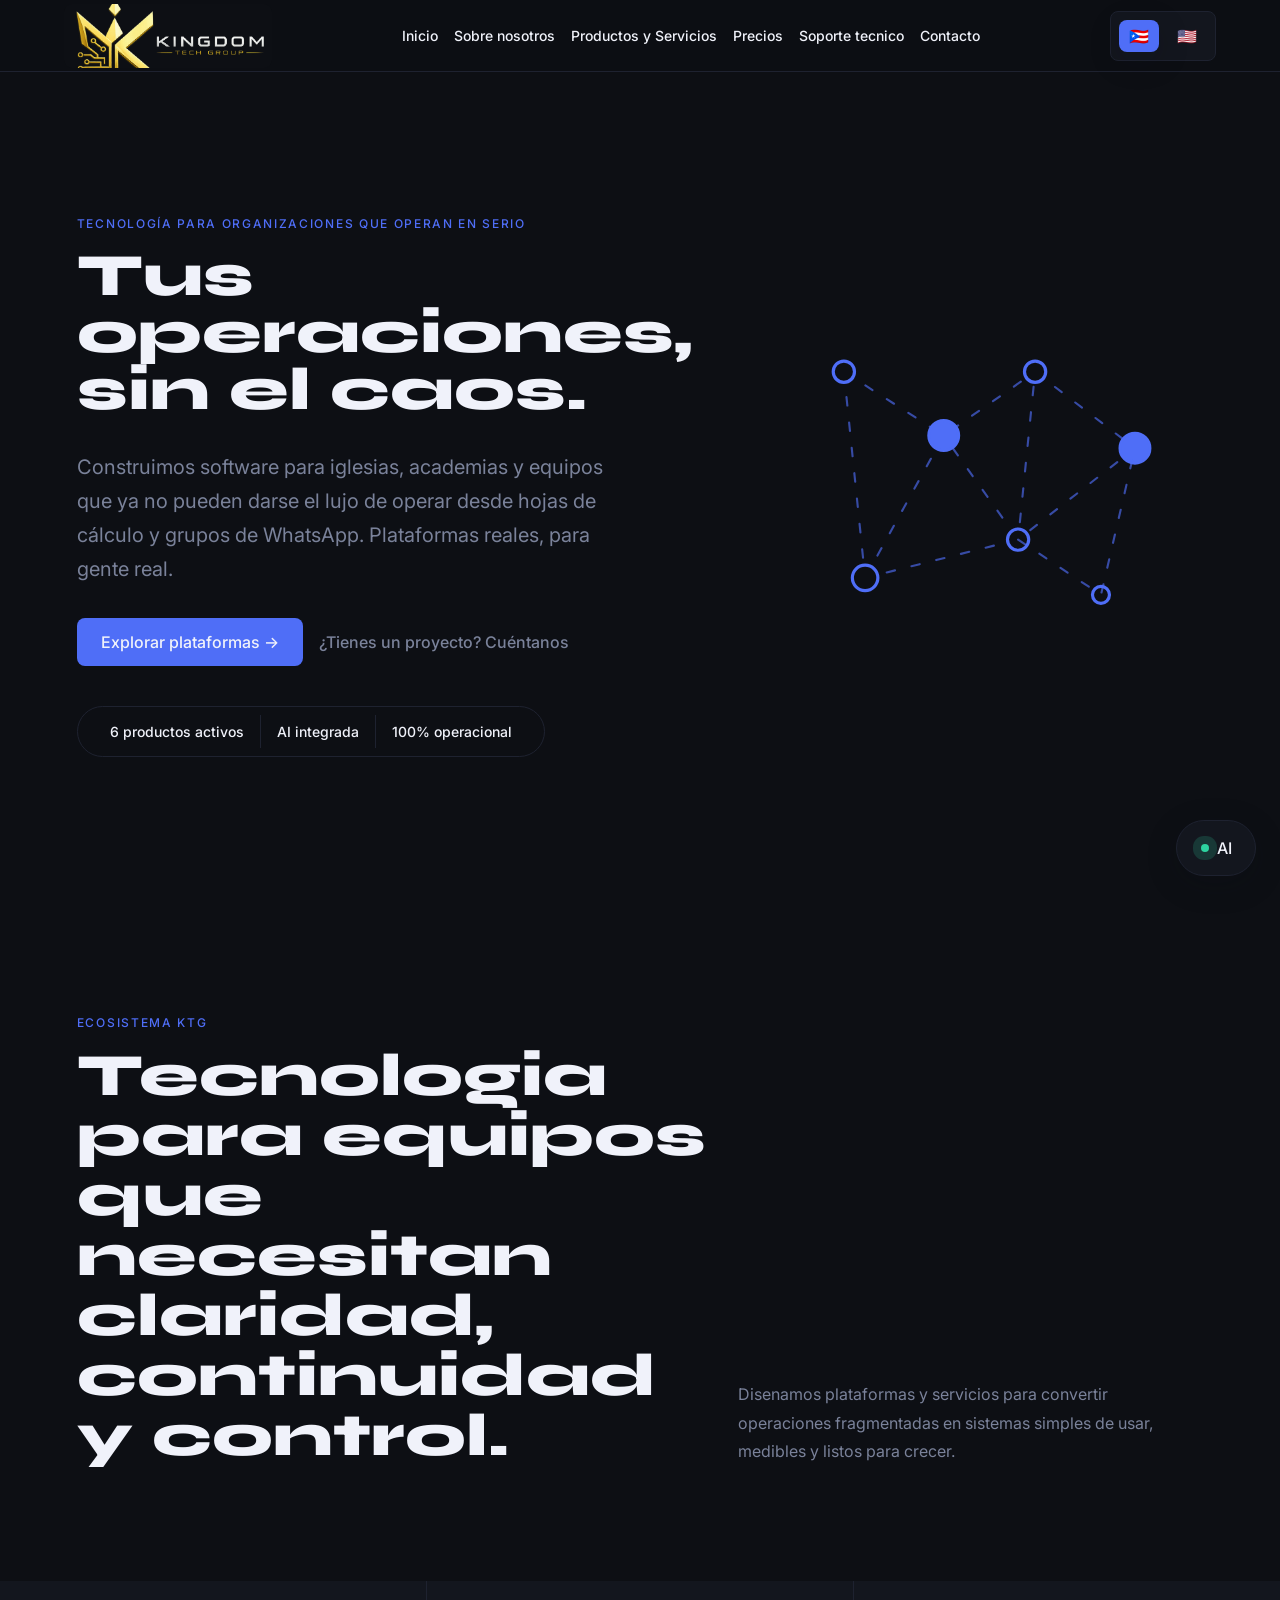
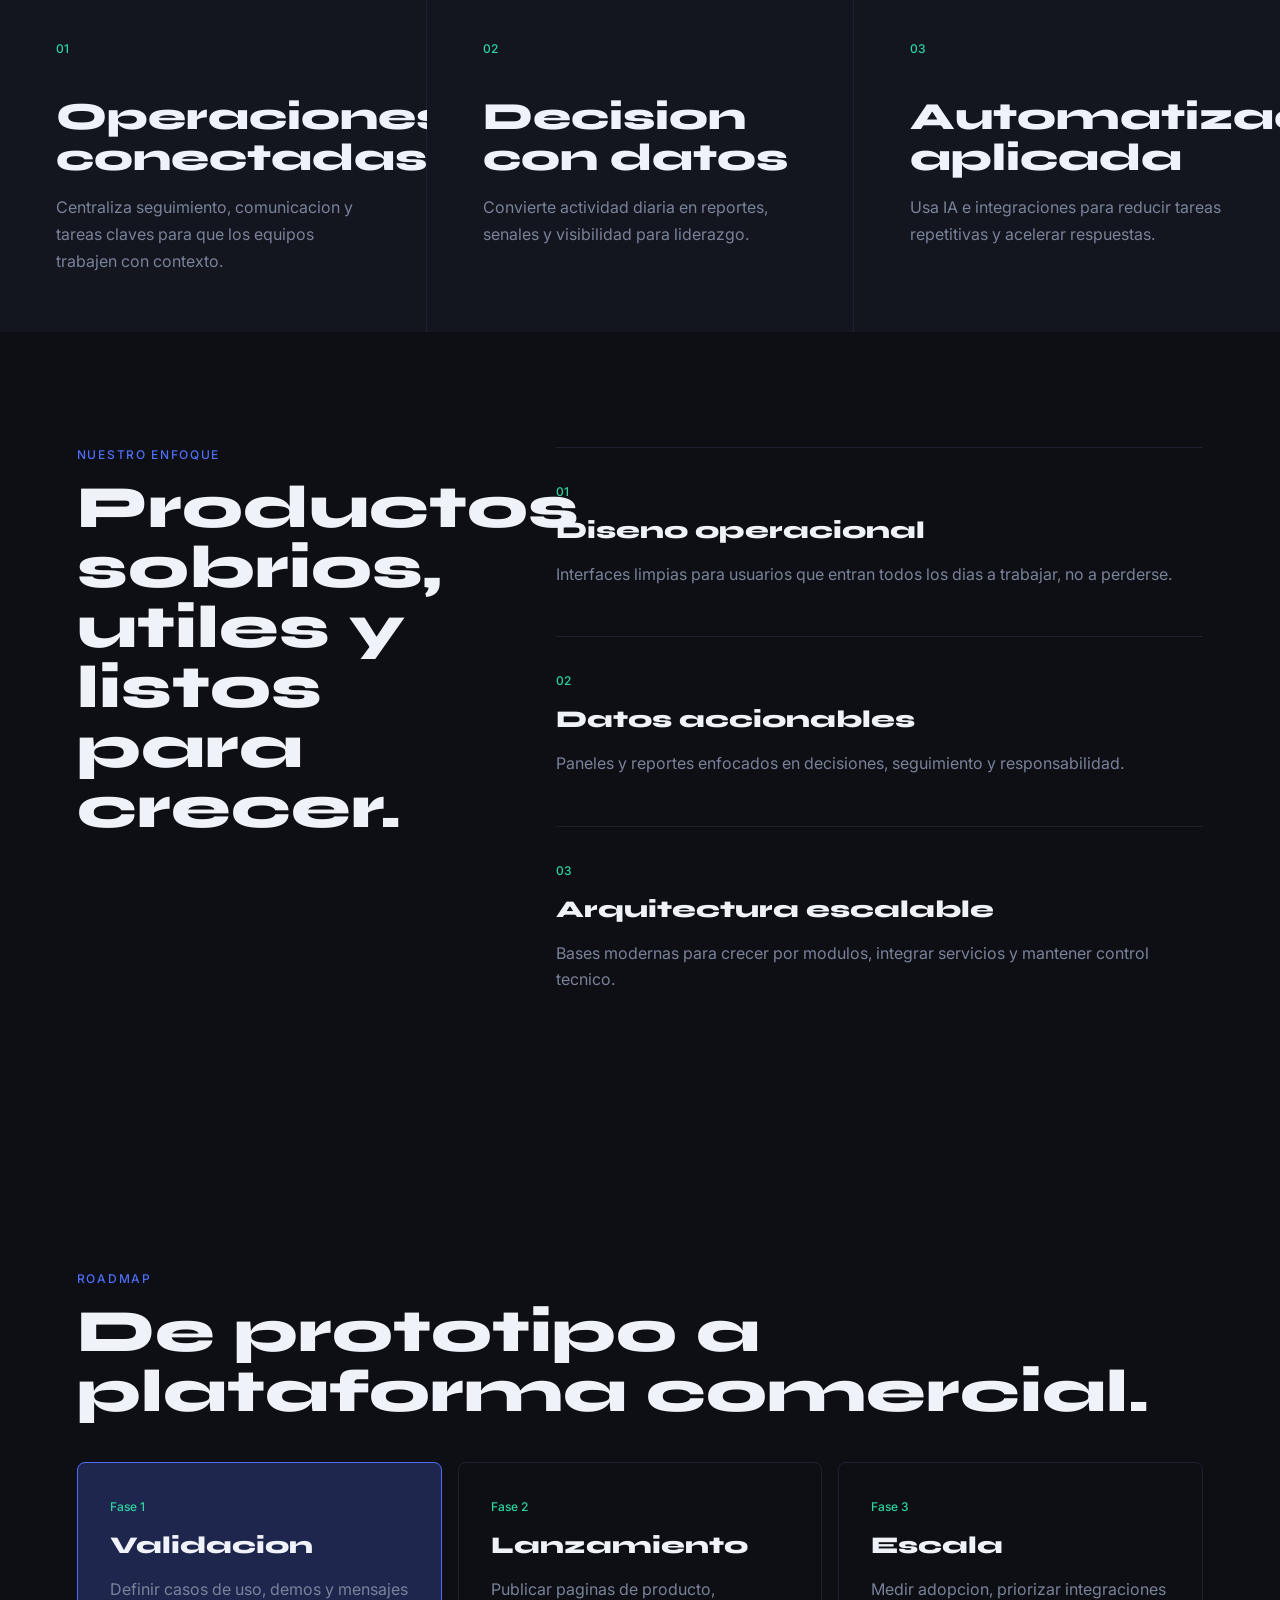
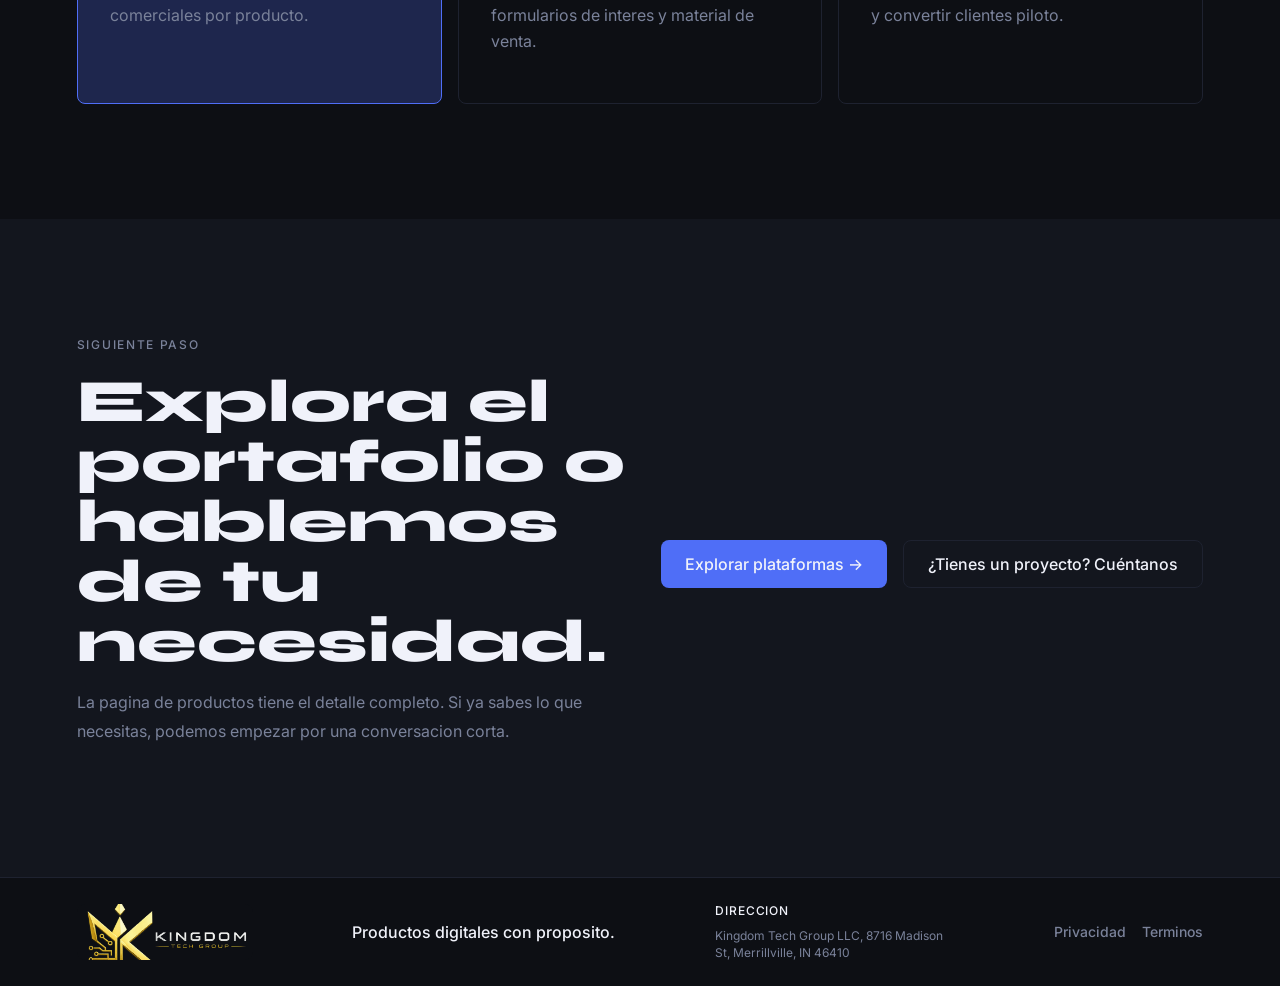
==== commit b1921eb9: "Rewrite homepage hero" ====
--- a/index.html
+++ b/index.html
@@ -83,38 +83,39 @@
 
     <main>
       <section class="hero" id="inicio">
-        <img
-          src="assets/kingdom-tech-hero.png"
-          alt="Interfaces digitales de productos conectados sobre un escritorio tecnologico"
-          class="hero-image"
-        />
-        <div class="hero-overlay"></div>
-        <div class="hero-content">
-          <p class="eyebrow" data-i18n="hero.eyebrow">Software con vision, operaciones con orden</p>
-          <h1>Kingdom Tech Group</h1>
-          <p class="hero-copy" data-i18n="hero.copy">
-            Creamos plataformas digitales para iglesias, academias y organizaciones que
-            necesitan administrar personas, aprendizaje, finanzas y procesos con excelencia.
-          </p>
-          <div class="hero-actions">
-            <a class="button primary" href="products.html" data-i18n="hero.productsCta">Ver productos</a>
-            <a class="button secondary" href="contact.html" data-i18n="hero.contactCta">Hablemos</a>
-          </div>
-        </div>
-      </section>
-
-      <section class="metrics" aria-label="Indicadores de enfoque">
-        <div>
-          <strong>6</strong>
-          <span data-i18n="metrics.products">lineas de producto</span>
-        </div>
-        <div>
-          <strong>100%</strong>
-          <span data-i18n="metrics.operations">orientado a operaciones reales</span>
-        </div>
-        <div>
-          <strong>AI</strong>
-          <span data-i18n="metrics.ai">automatizacion aplicada</span>
+        <div class="hero-shell">
+          <div class="hero-content">
+            <p class="eyebrow" data-i18n="hero.eyebrow">TECNOLOGÍA PARA ORGANIZACIONES QUE OPERAN EN SERIO</p>
+            <h1 data-i18n-html="hero.title">Tus operaciones,<br />sin el caos.</h1>
+            <p class="hero-copy" data-i18n="hero.copy">
+              Construimos software para iglesias, academias y equipos que ya no pueden darse el lujo
+              de operar desde hojas de cálculo y grupos de WhatsApp. Plataformas reales, para gente real.
+            </p>
+            <div class="hero-actions">
+              <a class="button primary" href="products.html" data-i18n="hero.productsCta">Explorar plataformas →</a>
+              <a class="hero-link" href="contact.html" data-i18n="hero.contactCta">¿Tienes un proyecto? Cuéntanos</a>
+            </div>
+            <ul class="hero-stats" aria-label="Indicadores de Kingdom Tech Group">
+              <li data-i18n="metrics.products">6 productos activos</li>
+              <li data-i18n="metrics.ai">AI integrada</li>
+              <li data-i18n="metrics.operations">100% operacional</li>
+            </ul>
+          </div>
+          <div class="hero-visual" aria-hidden="true">
+            <svg class="hero-node-grid" viewBox="0 0 400 400" role="img">
+              <path class="hero-grid-line line-a" d="M62 92 L156 152 L242 92 L336 164" />
+              <path class="hero-grid-line line-b" d="M82 286 L156 152 L226 250 L336 164" />
+              <path class="hero-grid-line line-c" d="M62 92 L82 286 L226 250 L242 92" />
+              <circle class="hero-node node-a" cx="62" cy="92" r="10" />
+              <circle class="hero-node node-b" cx="156" cy="152" r="14" />
+              <circle class="hero-node node-c" cx="242" cy="92" r="10" />
+              <circle class="hero-node node-d" cx="336" cy="164" r="14" />
+              <circle class="hero-node node-e" cx="82" cy="286" r="12" />
+              <circle class="hero-node node-f" cx="226" cy="250" r="10" />
+              <circle class="hero-node node-g" cx="304" cy="302" r="8" />
+              <path class="hero-grid-line line-d" d="M226 250 L304 302 L336 164" />
+            </svg>
+          </div>
         </div>
       </section>
 
--- a/styles.css
+++ b/styles.css
@@ -435,41 +435,32 @@
 }
 
 .hero {
+  align-items: center;
+  background: var(--color-ink);
+  display: flex;
   isolation: isolate;
-  min-height: 92vh;
+  min-height: 100vh;
   overflow: hidden;
+  padding: calc(var(--header-height) + var(--space-8)) var(--content-pad) var(--space-8);
   position: relative;
 }
 
-.hero-image,
-.hero-overlay {
-  inset: var(--space-0);
-  position: absolute;
-}
-
-.hero-image {
-  height: 100%;
-  object-fit: cover;
-  object-position: center;
+.hero-shell {
+  align-items: center;
+  display: grid;
+  gap: var(--space-8);
+  grid-template-columns: minmax(0, 3fr) minmax(18rem, 2fr);
   width: 100%;
-  z-index: -2;
-}
-
-.hero-overlay {
-  background:
-    linear-gradient(90deg, color-mix(in srgb, var(--color-ink) 94%, transparent) 0%, color-mix(in srgb, var(--color-ink) 80%, transparent) 35%, color-mix(in srgb, var(--color-ink) 24%, transparent) 74%),
-    linear-gradient(180deg, color-mix(in srgb, var(--color-ink) 22%, transparent), color-mix(in srgb, var(--color-ink) 62%, transparent));
-  z-index: -1;
 }
 
 .hero-content {
   color: var(--color-text-primary);
   max-width: 45rem;
-  padding: clamp(var(--space-18), 18vh, var(--space-26)) var(--content-pad) var(--space-16);
+  padding: var(--space-0);
 }
 
 .eyebrow {
-  color: var(--color-success);
+  color: var(--color-accent);
   font-size: var(--text-xs);
   font-weight: 500;
   letter-spacing: 0.14em;
@@ -478,18 +469,21 @@
 }
 
 .hero h1 {
-  font-size: clamp(var(--text-4xl), 9vw, var(--text-5xl));
+  color: var(--color-text-primary);
+  font-size: var(--text-5xl);
+  font-weight: 800;
   line-height: 0.95;
   margin: var(--space-0);
-  max-width: 10ch;
+  max-width: 12ch;
 }
 
 .hero-copy {
   color: var(--color-text-muted);
-  font-size: clamp(var(--text-lg), 2vw, var(--text-xl));
+  font-size: var(--text-xl);
+  font-weight: 400;
   line-height: 1.7;
   margin: var(--space-4) var(--space-0) var(--space-0);
-  max-width: 39rem;
+  max-width: 35rem;
 }
 
 .hero-actions {
@@ -513,6 +507,18 @@
   color: var(--color-text-primary);
 }
 
+.hero-link {
+  color: var(--color-text-muted);
+  font-size: var(--text-base);
+  font-weight: 500;
+}
+
+.hero-link:hover {
+  color: var(--color-text-primary);
+  text-decoration: underline;
+  text-underline-offset: var(--space-1);
+}
+
 .button.secondary {
   border: var(--border-width) solid var(--color-border);
   color: var(--color-text-primary);
@@ -525,6 +531,92 @@
 
 .button:hover {
   transform: translateY(calc(var(--border-width) * -1));
+}
+
+.hero-stats {
+  align-items: center;
+  border: var(--border-width) solid var(--color-border);
+  border-radius: var(--radius-pill);
+  display: inline-flex;
+  flex-wrap: wrap;
+  gap: var(--space-0);
+  list-style: none;
+  margin: var(--space-5) var(--space-0) var(--space-0);
+  padding: var(--space-1) var(--space-2);
+}
+
+.hero-stats li {
+  color: var(--color-text-primary);
+  font-size: var(--text-sm);
+  font-weight: 500;
+  padding: var(--space-1) var(--space-2);
+}
+
+.hero-stats li + li {
+  border-left: var(--border-width) solid var(--color-border);
+}
+
+.hero-visual {
+  align-items: center;
+  color: var(--color-accent);
+  display: flex;
+  justify-content: center;
+  min-height: min(40vw, 30rem);
+}
+
+.hero-node-grid {
+  aspect-ratio: 1;
+  display: block;
+  max-width: min(100%, 30rem);
+  width: 100%;
+}
+
+.hero-grid-line {
+  animation: hero-line-flow 4s linear infinite;
+  fill: none;
+  opacity: 0.64;
+  stroke: currentColor;
+  stroke-dasharray: var(--space-1) var(--space-2);
+  stroke-linecap: round;
+  stroke-width: var(--border-strong);
+}
+
+.hero-node {
+  animation: hero-node-pulse 3.2s ease-in-out infinite;
+  fill: var(--color-ink);
+  stroke: currentColor;
+  stroke-width: calc(var(--border-width) * 3);
+  transform-box: fill-box;
+  transform-origin: center;
+}
+
+.node-b,
+.node-d {
+  animation-delay: 0.4s;
+  fill: var(--color-accent);
+}
+
+.node-e,
+.node-g {
+  animation-delay: 0.8s;
+}
+
+.line-b,
+.line-d {
+  animation-delay: 0.6s;
+}
+
+@keyframes hero-line-flow {
+  to {
+    stroke-dashoffset: calc((var(--space-1) + var(--space-2)) * -1);
+  }
+}
+
+@keyframes hero-node-pulse {
+  50% {
+    opacity: 0.5;
+    transform: scale(1.08);
+  }
 }
 
 .metrics {
@@ -1220,17 +1312,11 @@
   }
 
   .hero {
-    min-height: 88vh;
-  }
-
-  .hero-content {
-    padding-top: calc(var(--header-height) + var(--space-8));
-  }
-
-  .hero-overlay {
-    background:
-      linear-gradient(180deg, color-mix(in srgb, var(--color-ink) 94%, transparent) 0%, color-mix(in srgb, var(--color-ink) 76%, transparent) 54%, color-mix(in srgb, var(--color-ink) 42%, transparent) 100%),
-      linear-gradient(90deg, color-mix(in srgb, var(--color-ink) 88%, transparent), color-mix(in srgb, var(--color-ink) 20%, transparent));
+    min-height: auto;
+  }
+
+  .hero-shell {
+    grid-template-columns: 1fr;
   }
 
   .metrics,
@@ -1244,6 +1330,10 @@
     grid-template-columns: 1fr;
   }
 
+  .hero-visual {
+    min-height: var(--space-20);
+  }
+
   .metrics div {
     min-height: calc(var(--space-12) + var(--space-1));
   }
@@ -1269,11 +1359,27 @@
   }
 
   .hero h1 {
-    font-size: clamp(var(--text-3xl), 17vw, var(--text-5xl));
+    font-size: var(--text-4xl);
   }
 
   .hero-actions .button {
     width: 100%;
+  }
+
+  .hero-link {
+    width: 100%;
+  }
+
+  .hero-stats {
+    align-items: flex-start;
+    border-radius: var(--radius-sm);
+    display: grid;
+    width: 100%;
+  }
+
+  .hero-stats li + li {
+    border-left: var(--space-0);
+    border-top: var(--border-width) solid var(--color-border);
   }
 
   .metrics,
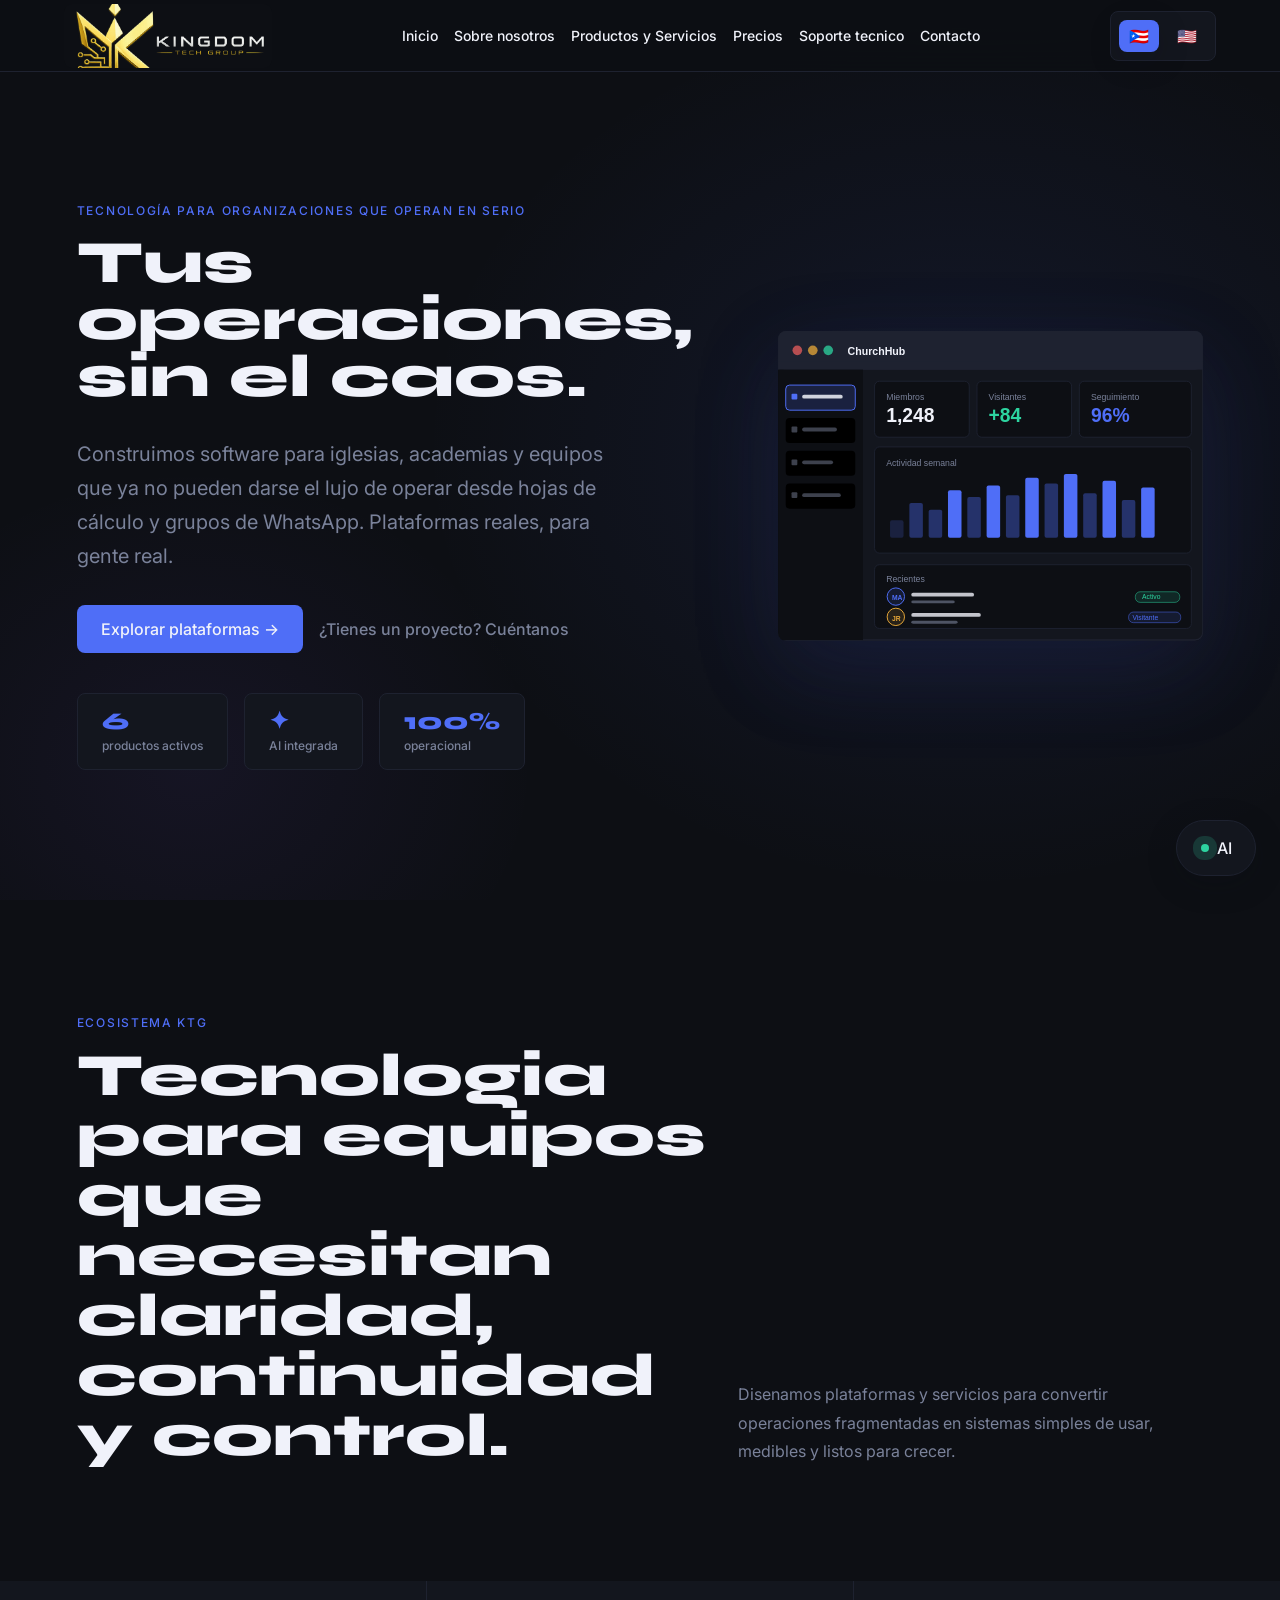
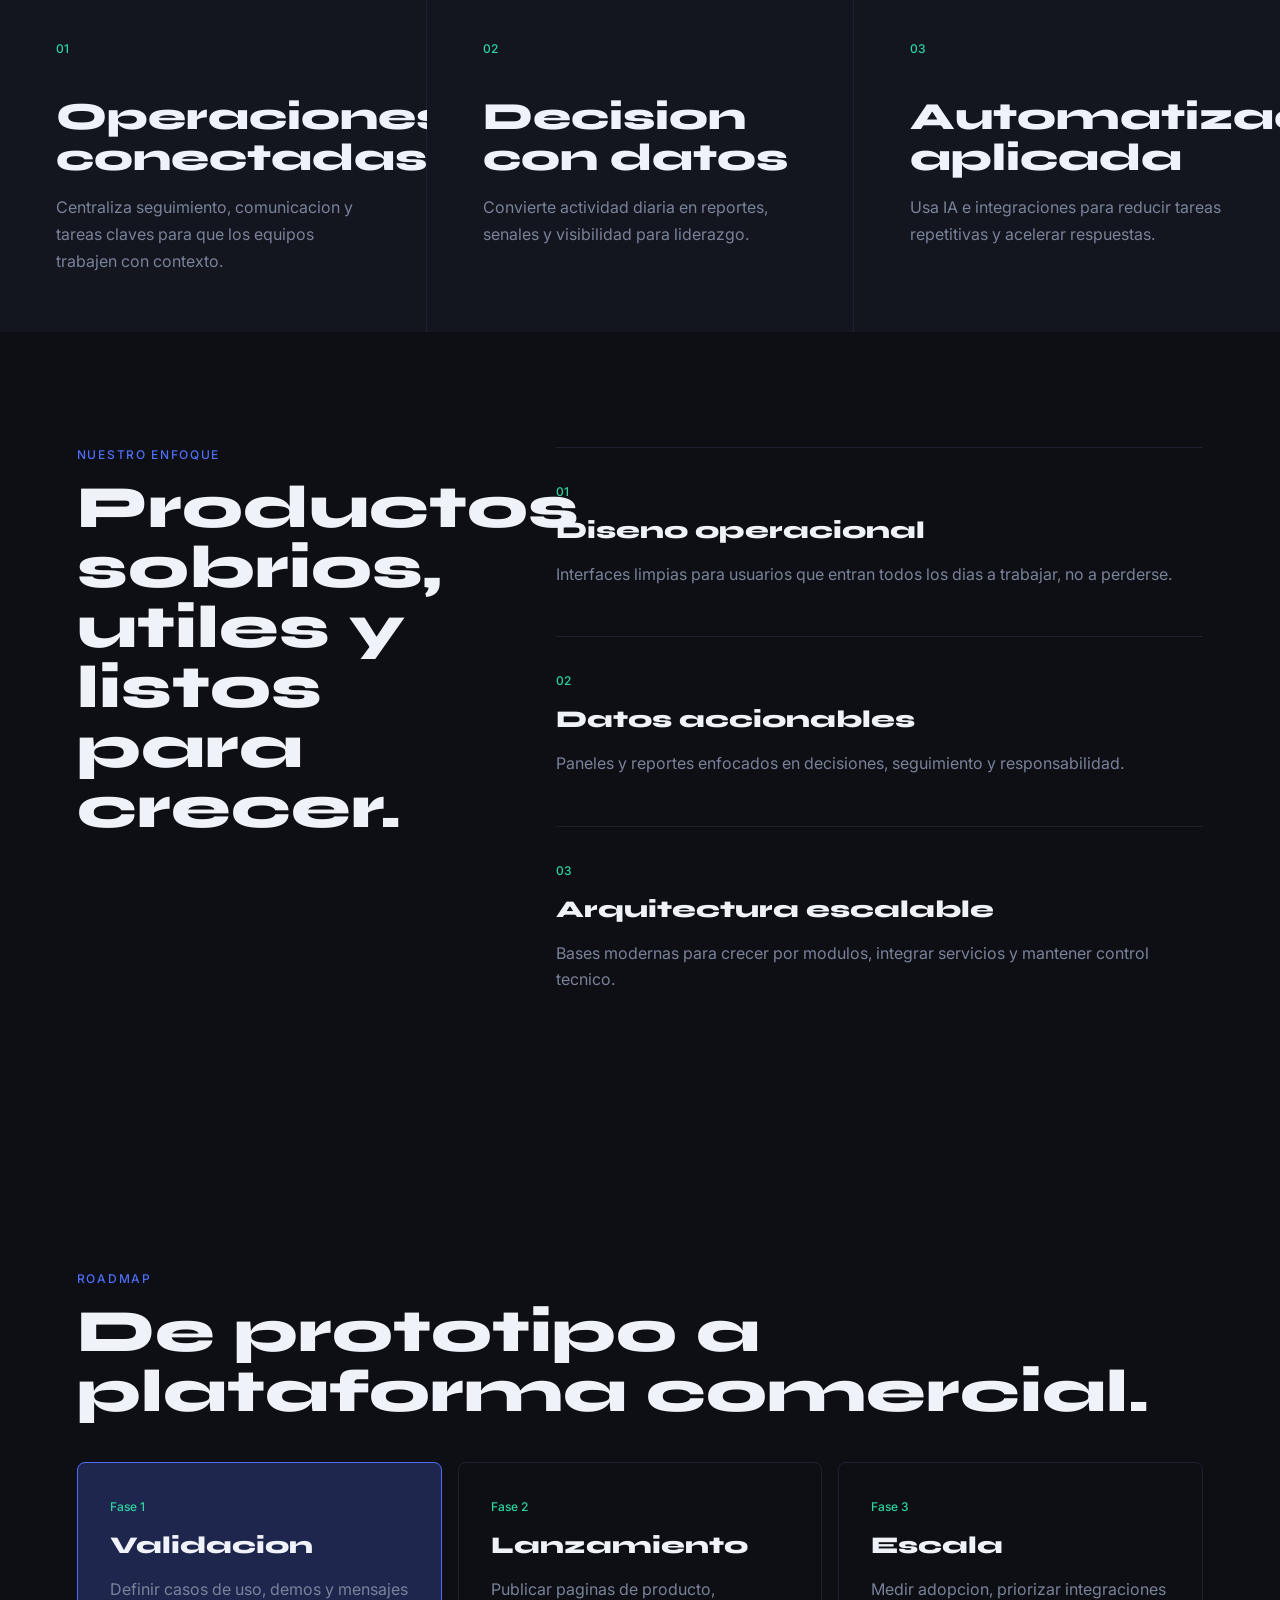
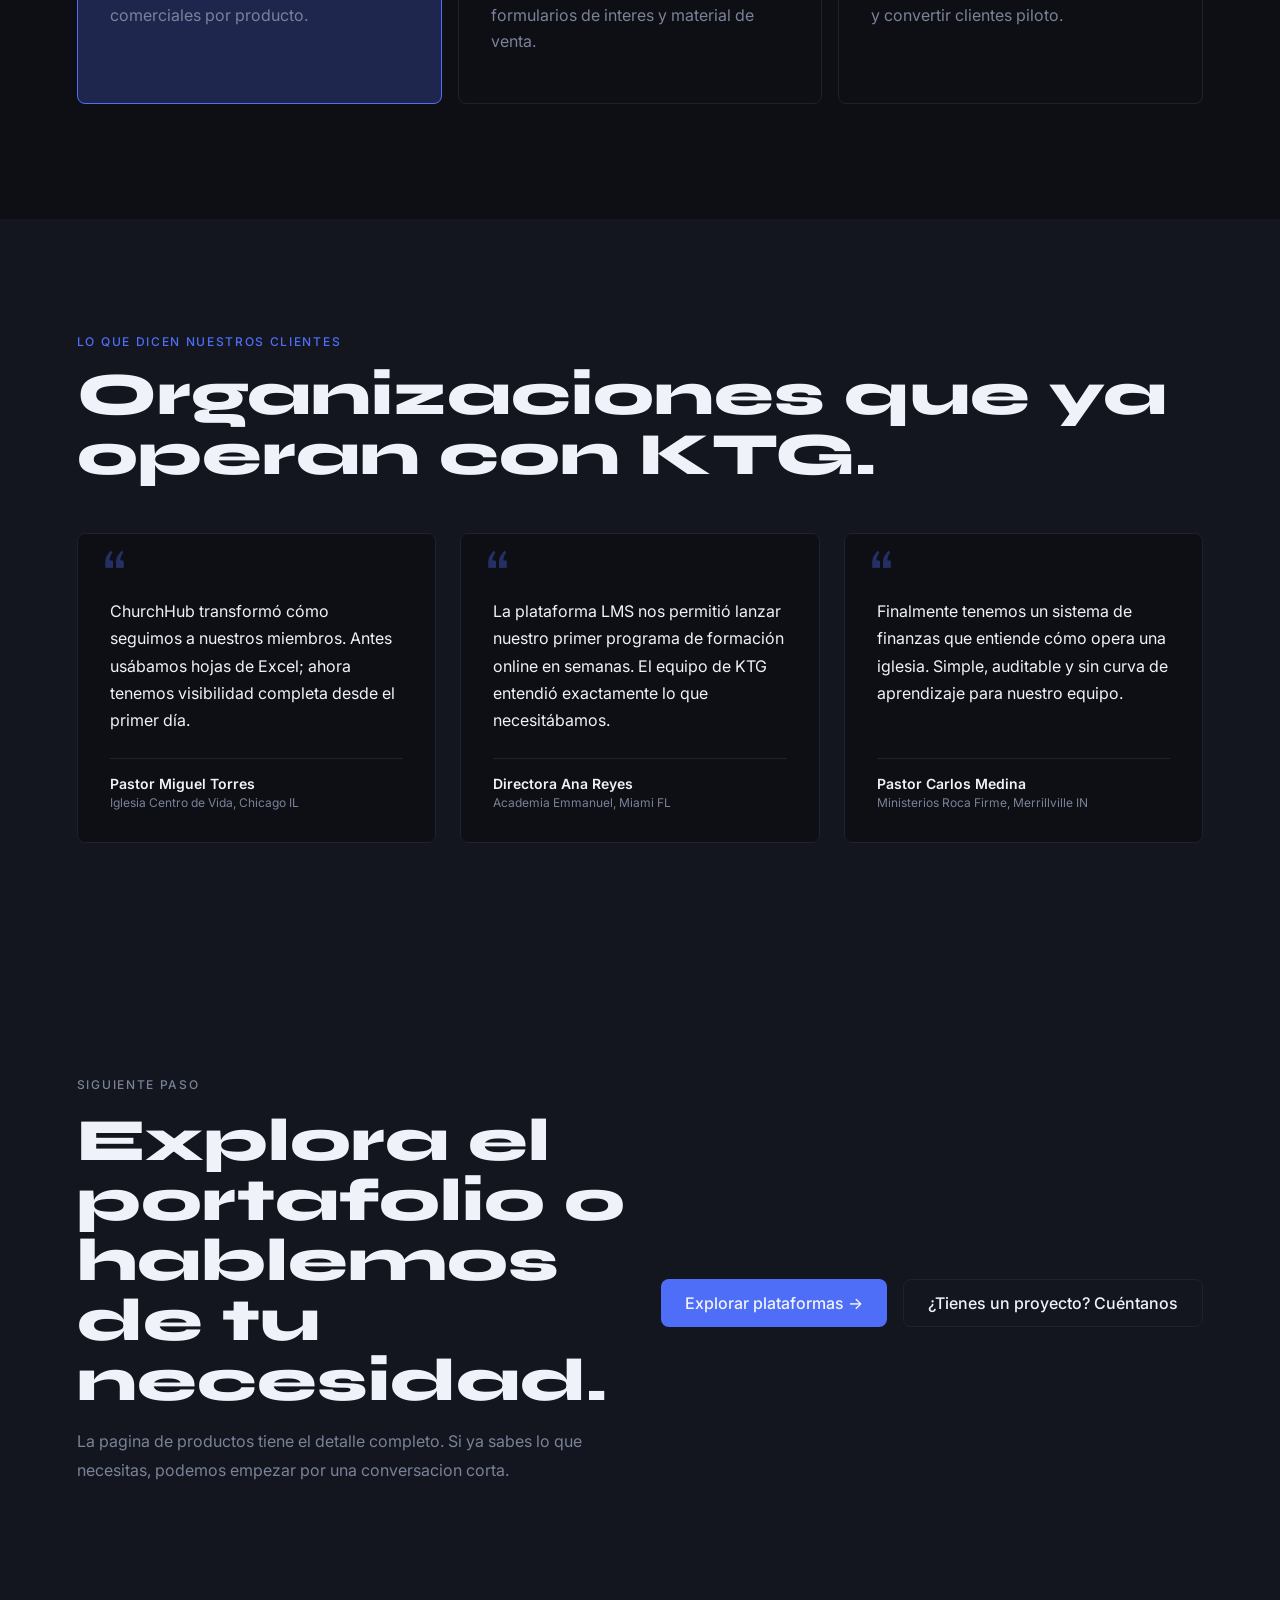
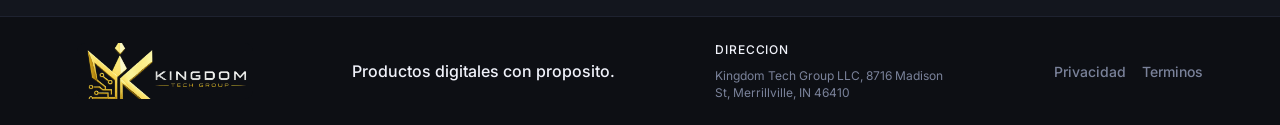
==== commit fda6bfa6: "Add hero dashboard, testimonials, OG tags, i18n, sitemap, robots.txt - Replace hero SVG node animati" ====
--- a/index.html
+++ b/index.html
@@ -7,6 +7,14 @@
       name="description"
       content="Kingdom Tech Group desarrolla productos digitales para iglesias, organizaciones educativas y equipos que necesitan operar con claridad."
     />
+    <meta property="og:title" content="Kingdom Tech Group | Productos digitales con proposito" />
+    <meta property="og:description" content="Construimos software para iglesias, academias y equipos. Plataformas reales, para gente real." />
+    <meta property="og:type" content="website" />
+    <meta property="og:url" content="https://kingdomtechgroup.org/" />
+    <meta property="og:image" content="https://kingdomtechgroup.org/assets/kingdom-tech-logo-original.png" />
+    <meta name="twitter:card" content="summary_large_image" />
+    <meta name="twitter:title" content="Kingdom Tech Group | Productos digitales con proposito" />
+    <meta name="twitter:description" content="Construimos software para iglesias, academias y equipos. Plataformas reales, para gente real." />
     <title data-i18n="meta.title">Kingdom Tech Group | Productos digitales con proposito</title>
     <link rel="icon" href="assets/kingdom-tech-logo-original.png" />
     <link rel="preconnect" href="https://fonts.googleapis.com" />
@@ -96,24 +104,81 @@
               <a class="hero-link" href="contact.html" data-i18n="hero.contactCta">¿Tienes un proyecto? Cuéntanos</a>
             </div>
             <ul class="hero-stats" aria-label="Indicadores de Kingdom Tech Group">
-              <li data-i18n="metrics.products">6 productos activos</li>
-              <li data-i18n="metrics.ai">AI integrada</li>
-              <li data-i18n="metrics.operations">100% operacional</li>
+              <li>
+                <strong class="stat-value">6</strong>
+                <span class="stat-label" data-i18n="metrics.products">productos activos</span>
+              </li>
+              <li>
+                <strong class="stat-value">✦</strong>
+                <span class="stat-label" data-i18n="metrics.ai">AI integrada</span>
+              </li>
+              <li>
+                <strong class="stat-value">100%</strong>
+                <span class="stat-label" data-i18n="metrics.operations">operacional</span>
+              </li>
             </ul>
           </div>
           <div class="hero-visual" aria-hidden="true">
-            <svg class="hero-node-grid" viewBox="0 0 400 400" role="img">
-              <path class="hero-grid-line line-a" d="M62 92 L156 152 L242 92 L336 164" />
-              <path class="hero-grid-line line-b" d="M82 286 L156 152 L226 250 L336 164" />
-              <path class="hero-grid-line line-c" d="M62 92 L82 286 L226 250 L242 92" />
-              <circle class="hero-node node-a" cx="62" cy="92" r="10" />
-              <circle class="hero-node node-b" cx="156" cy="152" r="14" />
-              <circle class="hero-node node-c" cx="242" cy="92" r="10" />
-              <circle class="hero-node node-d" cx="336" cy="164" r="14" />
-              <circle class="hero-node node-e" cx="82" cy="286" r="12" />
-              <circle class="hero-node node-f" cx="226" cy="250" r="10" />
-              <circle class="hero-node node-g" cx="304" cy="302" r="8" />
-              <path class="hero-grid-line line-d" d="M226 250 L304 302 L336 164" />
+            <svg class="hero-dashboard" viewBox="0 0 440 320" xmlns="http://www.w3.org/2000/svg">
+              <rect width="440" height="320" rx="8" fill="#13161E" stroke="#1E2230" stroke-width="1.5"/>
+              <rect width="440" height="40" rx="8" fill="#1E2230"/>
+              <rect y="32" width="440" height="8" fill="#1E2230"/>
+              <circle cx="20" cy="20" r="5" fill="#E85D5D" opacity="0.75"/>
+              <circle cx="36" cy="20" r="5" fill="#E8A838" opacity="0.75"/>
+              <circle cx="52" cy="20" r="5" fill="#2DD4A0" opacity="0.75"/>
+              <text x="72" y="25" font-family="sans-serif" font-size="11" fill="#F0F2FA" font-weight="600">ChurchHub</text>
+              <rect x="0" y="40" width="88" height="280" fill="#0D0F14"/>
+              <rect x="8" y="56" width="72" height="26" rx="4" fill="#4F6EF730" stroke="#4F6EF7" stroke-width="1"/>
+              <rect x="14" y="65" width="6" height="6" rx="1" fill="#4F6EF7"/>
+              <rect x="25" y="66" width="42" height="4" rx="2" fill="#F0F2FA" opacity="0.85"/>
+              <rect x="8" y="90" width="72" height="26" rx="4"/>
+              <rect x="14" y="99" width="6" height="6" rx="1" fill="#7A829A" opacity="0.5"/>
+              <rect x="25" y="100" width="36" height="4" rx="2" fill="#7A829A" opacity="0.5"/>
+              <rect x="8" y="124" width="72" height="26" rx="4"/>
+              <rect x="14" y="133" width="6" height="6" rx="1" fill="#7A829A" opacity="0.5"/>
+              <rect x="25" y="134" width="32" height="4" rx="2" fill="#7A829A" opacity="0.5"/>
+              <rect x="8" y="158" width="72" height="26" rx="4"/>
+              <rect x="14" y="167" width="6" height="6" rx="1" fill="#7A829A" opacity="0.5"/>
+              <rect x="25" y="168" width="40" height="4" rx="2" fill="#7A829A" opacity="0.5"/>
+              <rect x="100" y="52" width="98" height="58" rx="5" fill="#0D0F14" stroke="#1E2230" stroke-width="1"/>
+              <text x="112" y="71" font-family="sans-serif" font-size="9" fill="#7A829A">Miembros</text>
+              <text x="112" y="94" font-family="sans-serif" font-size="20" fill="#F0F2FA" font-weight="700">1,248</text>
+              <rect x="206" y="52" width="98" height="58" rx="5" fill="#0D0F14" stroke="#1E2230" stroke-width="1"/>
+              <text x="218" y="71" font-family="sans-serif" font-size="9" fill="#7A829A">Visitantes</text>
+              <text x="218" y="94" font-family="sans-serif" font-size="20" fill="#2DD4A0" font-weight="700">+84</text>
+              <rect x="312" y="52" width="116" height="58" rx="5" fill="#0D0F14" stroke="#1E2230" stroke-width="1"/>
+              <text x="324" y="71" font-family="sans-serif" font-size="9" fill="#7A829A">Seguimiento</text>
+              <text x="324" y="94" font-family="sans-serif" font-size="20" fill="#4F6EF7" font-weight="700">96%</text>
+              <rect x="100" y="120" width="328" height="110" rx="5" fill="#0D0F14" stroke="#1E2230" stroke-width="1"/>
+              <text x="112" y="140" font-family="sans-serif" font-size="9" fill="#7A829A">Actividad semanal</text>
+              <rect x="116" y="196" width="14" height="18" rx="2" fill="#4F6EF730"/>
+              <rect x="136" y="178" width="14" height="36" rx="2" fill="#4F6EF760"/>
+              <rect x="156" y="185" width="14" height="29" rx="2" fill="#4F6EF760"/>
+              <rect x="176" y="165" width="14" height="49" rx="2" fill="#4F6EF7"/>
+              <rect x="196" y="172" width="14" height="42" rx="2" fill="#4F6EF760"/>
+              <rect x="216" y="160" width="14" height="54" rx="2" fill="#4F6EF7"/>
+              <rect x="236" y="170" width="14" height="44" rx="2" fill="#4F6EF760"/>
+              <rect x="256" y="152" width="14" height="62" rx="2" fill="#4F6EF7"/>
+              <rect x="276" y="158" width="14" height="56" rx="2" fill="#4F6EF760"/>
+              <rect x="296" y="148" width="14" height="66" rx="2" fill="#4F6EF7"/>
+              <rect x="316" y="168" width="14" height="46" rx="2" fill="#4F6EF760"/>
+              <rect x="336" y="155" width="14" height="59" rx="2" fill="#4F6EF7"/>
+              <rect x="356" y="175" width="14" height="39" rx="2" fill="#4F6EF760"/>
+              <rect x="376" y="162" width="14" height="52" rx="2" fill="#4F6EF7"/>
+              <rect x="100" y="242" width="328" height="66" rx="5" fill="#0D0F14" stroke="#1E2230" stroke-width="1"/>
+              <text x="112" y="260" font-family="sans-serif" font-size="9" fill="#7A829A">Recientes</text>
+              <circle cx="122" cy="275" r="9" fill="#4F6EF720" stroke="#4F6EF7" stroke-width="1"/>
+              <text x="118" y="279" font-family="sans-serif" font-size="7" fill="#4F6EF7" font-weight="700">MA</text>
+              <rect x="138" y="271" width="65" height="4" rx="2" fill="#F0F2FA" opacity="0.8"/>
+              <rect x="138" y="279" width="45" height="3" rx="2" fill="#7A829A" opacity="0.6"/>
+              <rect x="370" y="270" width="46" height="11" rx="5" fill="#2DD4A020" stroke="#2DD4A0" stroke-width="0.5"/>
+              <text x="377" y="278" font-family="sans-serif" font-size="7" fill="#2DD4A0">Activo</text>
+              <circle cx="122" cy="296" r="9" fill="#E8A83820" stroke="#E8A838" stroke-width="1"/>
+              <text x="118" y="300" font-family="sans-serif" font-size="7" fill="#E8A838" font-weight="700">JR</text>
+              <rect x="138" y="292" width="72" height="4" rx="2" fill="#F0F2FA" opacity="0.8"/>
+              <rect x="138" y="300" width="48" height="3" rx="2" fill="#7A829A" opacity="0.6"/>
+              <rect x="363" y="291" width="54" height="11" rx="5" fill="#4F6EF720" stroke="#4F6EF7" stroke-width="0.5"/>
+              <text x="367" y="299" font-family="sans-serif" font-size="7" fill="#4F6EF7">Visitante</text>
             </svg>
           </div>
         </div>
@@ -196,6 +261,35 @@
         </div>
       </section>
 
+      <section class="testimonials" aria-label="Testimonios">
+        <div class="section-heading">
+          <p class="eyebrow" data-i18n="testimonials.eyebrow">Lo que dicen nuestros clientes</p>
+          <h2 data-i18n="testimonials.title">Organizaciones que ya operan con KTG.</h2>
+        </div>
+        <div class="testimonials-grid">
+          <blockquote class="testimonial-card">
+            <p data-i18n="testimonial.1.quote">"ChurchHub transformó cómo seguimos a nuestros miembros. Antes usábamos hojas de Excel; ahora tenemos visibilidad completa desde el primer día."</p>
+            <footer>
+              <strong data-i18n="testimonial.1.name">Pastor Miguel Torres</strong>
+              <span data-i18n="testimonial.1.org">Iglesia Centro de Vida, Chicago IL</span>
+            </footer>
+          </blockquote>
+          <blockquote class="testimonial-card">
+            <p data-i18n="testimonial.2.quote">"La plataforma LMS nos permitió lanzar nuestro primer programa de formación online en semanas. El equipo de KTG entendió exactamente lo que necesitábamos."</p>
+            <footer>
+              <strong data-i18n="testimonial.2.name">Directora Ana Reyes</strong>
+              <span data-i18n="testimonial.2.org">Academia Emmanuel, Miami FL</span>
+            </footer>
+          </blockquote>
+          <blockquote class="testimonial-card">
+            <p data-i18n="testimonial.3.quote">"Finalmente tenemos un sistema de finanzas que entiende cómo opera una iglesia. Simple, auditable y sin curva de aprendizaje para nuestro equipo."</p>
+            <footer>
+              <strong data-i18n="testimonial.3.name">Pastor Carlos Medina</strong>
+              <span data-i18n="testimonial.3.org">Ministerios Roca Firme, Merrillville IN</span>
+            </footer>
+          </blockquote>
+        </div>
+      </section>
       <section class="home-cta">
         <div>
           <p class="eyebrow" data-i18n="home.cta.eyebrow">Siguiente paso</p>
--- a/styles.css
+++ b/styles.css
@@ -7,6 +7,9 @@
   --color-text-primary: #F0F2FA;
   --color-text-muted: #7A829A;
   --color-success: #2DD4A0;
+  --color-gold: #E8A838;
+  --color-coral: #E85D5D;
+  --color-violet: #8B5CF6;
 
   --font-display: "Syne", sans-serif;
   --font-body: "Inter", sans-serif;
@@ -436,7 +439,10 @@
 
 .hero {
   align-items: center;
-  background: var(--color-ink);
+  background:
+    radial-gradient(ellipse 60% 70% at 75% 50%, color-mix(in srgb, var(--color-accent) 10%, transparent), transparent 70%),
+    radial-gradient(ellipse 45% 55% at 15% 85%, color-mix(in srgb, var(--color-violet) 7%, transparent), transparent 60%),
+    var(--color-ink);
   display: flex;
   isolation: isolate;
   min-height: 100vh;
@@ -534,26 +540,37 @@
 }
 
 .hero-stats {
-  align-items: center;
-  border: var(--border-width) solid var(--color-border);
-  border-radius: var(--radius-pill);
-  display: inline-flex;
+  display: flex;
   flex-wrap: wrap;
-  gap: var(--space-0);
+  gap: var(--space-2);
   list-style: none;
   margin: var(--space-5) var(--space-0) var(--space-0);
-  padding: var(--space-1) var(--space-2);
+  padding: var(--space-0);
 }
 
 .hero-stats li {
-  color: var(--color-text-primary);
-  font-size: var(--text-sm);
-  font-weight: 500;
-  padding: var(--space-1) var(--space-2);
-}
-
-.hero-stats li + li {
-  border-left: var(--border-width) solid var(--color-border);
+  background: var(--color-surface);
+  border: var(--border-width) solid var(--color-border);
+  border-radius: var(--radius-sm);
+  display: flex;
+  flex-direction: column;
+  gap: 0.25rem;
+  padding: var(--space-2) var(--space-3);
+  min-width: 7rem;
+}
+
+.stat-value {
+  color: var(--color-accent);
+  font-family: var(--font-display);
+  font-size: var(--text-2xl);
+  font-weight: 800;
+  line-height: 1;
+}
+
+.stat-label {
+  color: var(--color-text-muted);
+  font-size: var(--text-xs);
+  font-weight: 500;
 }
 
 .hero-visual {
@@ -564,59 +581,12 @@
   min-height: min(40vw, 30rem);
 }
 
-.hero-node-grid {
-  aspect-ratio: 1;
+.hero-dashboard {
+  border-radius: var(--radius-sm);
+  box-shadow: 0 2rem 6rem color-mix(in srgb, var(--color-accent) 12%, transparent), var(--panel-shadow);
   display: block;
-  max-width: min(100%, 30rem);
+  max-width: min(100%, 28rem);
   width: 100%;
-}
-
-.hero-grid-line {
-  animation: hero-line-flow 4s linear infinite;
-  fill: none;
-  opacity: 0.64;
-  stroke: currentColor;
-  stroke-dasharray: var(--space-1) var(--space-2);
-  stroke-linecap: round;
-  stroke-width: var(--border-strong);
-}
-
-.hero-node {
-  animation: hero-node-pulse 3.2s ease-in-out infinite;
-  fill: var(--color-ink);
-  stroke: currentColor;
-  stroke-width: calc(var(--border-width) * 3);
-  transform-box: fill-box;
-  transform-origin: center;
-}
-
-.node-b,
-.node-d {
-  animation-delay: 0.4s;
-  fill: var(--color-accent);
-}
-
-.node-e,
-.node-g {
-  animation-delay: 0.8s;
-}
-
-.line-b,
-.line-d {
-  animation-delay: 0.6s;
-}
-
-@keyframes hero-line-flow {
-  to {
-    stroke-dashoffset: calc((var(--space-1) + var(--space-2)) * -1);
-  }
-}
-
-@keyframes hero-node-pulse {
-  50% {
-    opacity: 0.5;
-    transform: scale(1.08);
-  }
 }
 
 .metrics {
@@ -812,6 +782,30 @@
   color: var(--color-text-primary);
 }
 
+.product-card.featured {
+  border-top: var(--border-strong) solid var(--color-accent);
+}
+
+.product-card:has(.product-icon.gold) {
+  border-top: var(--border-strong) solid var(--color-gold);
+}
+
+.product-card:has(.product-icon.coral) {
+  border-top: var(--border-strong) solid var(--color-coral);
+}
+
+.product-card:has(.product-icon.blue) {
+  border-top: var(--border-strong) solid var(--color-accent);
+}
+
+.product-card:has(.product-icon.violet) {
+  border-top: var(--border-strong) solid var(--color-violet);
+}
+
+.product-card:has(.product-icon.green) {
+  border-top: var(--border-strong) solid var(--color-success);
+}
+
 .product-card h3,
 .principles h3,
 .timeline h3 {
@@ -849,22 +843,40 @@
   width: var(--space-6);
 }
 
-.featured .product-icon,
-.product-icon.gold,
-.product-icon.coral,
-.product-icon.blue,
-.product-icon.violet,
+.featured .product-icon {
+  background: color-mix(in srgb, var(--color-accent) 18%, transparent);
+  border-color: var(--color-accent);
+  color: var(--color-accent);
+}
+
+.product-icon.gold {
+  background: color-mix(in srgb, var(--color-gold) 16%, transparent);
+  border-color: var(--color-gold);
+  color: var(--color-gold);
+}
+
+.product-icon.coral {
+  background: color-mix(in srgb, var(--color-coral) 16%, transparent);
+  border-color: var(--color-coral);
+  color: var(--color-coral);
+}
+
+.product-icon.blue {
+  background: color-mix(in srgb, var(--color-accent) 16%, transparent);
+  border-color: var(--color-accent);
+  color: var(--color-accent);
+}
+
+.product-icon.violet {
+  background: color-mix(in srgb, var(--color-violet) 16%, transparent);
+  border-color: var(--color-violet);
+  color: var(--color-violet);
+}
+
 .product-icon.green {
+  background: color-mix(in srgb, var(--color-success) 16%, transparent);
+  border-color: var(--color-success);
   color: var(--color-success);
-}
-
-.product-icon.gold,
-.product-icon.coral,
-.product-icon.blue,
-.product-icon.violet,
-.product-icon.green {
-  background: color-mix(in srgb, var(--color-success) 14%, transparent);
-  border-color: var(--color-success);
 }
 
 .status {
@@ -1287,6 +1299,70 @@
   padding: var(--space-0) var(--space-2);
 }
 
+.testimonials {
+  background: var(--color-surface);
+  padding: var(--section-pad) var(--content-pad);
+}
+
+.testimonials-grid {
+  display: grid;
+  gap: var(--space-3);
+  grid-template-columns: repeat(3, minmax(0, 1fr));
+  margin-top: var(--space-6);
+}
+
+.testimonial-card {
+  background: var(--color-ink);
+  border: var(--border-width) solid var(--color-border);
+  border-radius: var(--radius-sm);
+  display: flex;
+  flex-direction: column;
+  gap: var(--space-3);
+  justify-content: space-between;
+  margin: var(--space-0);
+  padding: var(--space-4);
+  position: relative;
+}
+
+.testimonial-card::before {
+  color: var(--color-accent);
+  content: "\201C";
+  font-family: var(--font-display);
+  font-size: 4.5rem;
+  left: var(--space-3);
+  line-height: 1;
+  opacity: 0.35;
+  pointer-events: none;
+  position: absolute;
+  top: var(--space-1);
+}
+
+.testimonial-card > p {
+  color: var(--color-text-primary);
+  line-height: 1.7;
+  margin: var(--space-0);
+  padding-top: var(--space-4);
+}
+
+.testimonial-card > footer {
+  border-top: var(--border-width) solid var(--color-border);
+  display: flex;
+  flex-direction: column;
+  gap: 0.2rem;
+  padding-top: var(--space-2);
+}
+
+.testimonial-card footer strong {
+  color: var(--color-text-primary);
+  font-size: var(--text-sm);
+  font-weight: 600;
+}
+
+.testimonial-card footer span {
+  color: var(--color-text-muted);
+  font-size: var(--text-xs);
+}
+
 @media (max-width: 68.75rem) {
   .product-showcase {
     grid-template-columns: repeat(2, minmax(0, 1fr));
@@ -1326,7 +1402,8 @@
   .timeline,
   .contact,
   .page-grid,
-  .home-cta {
+  .home-cta,
+  .testimonials-grid {
     grid-template-columns: 1fr;
   }
 
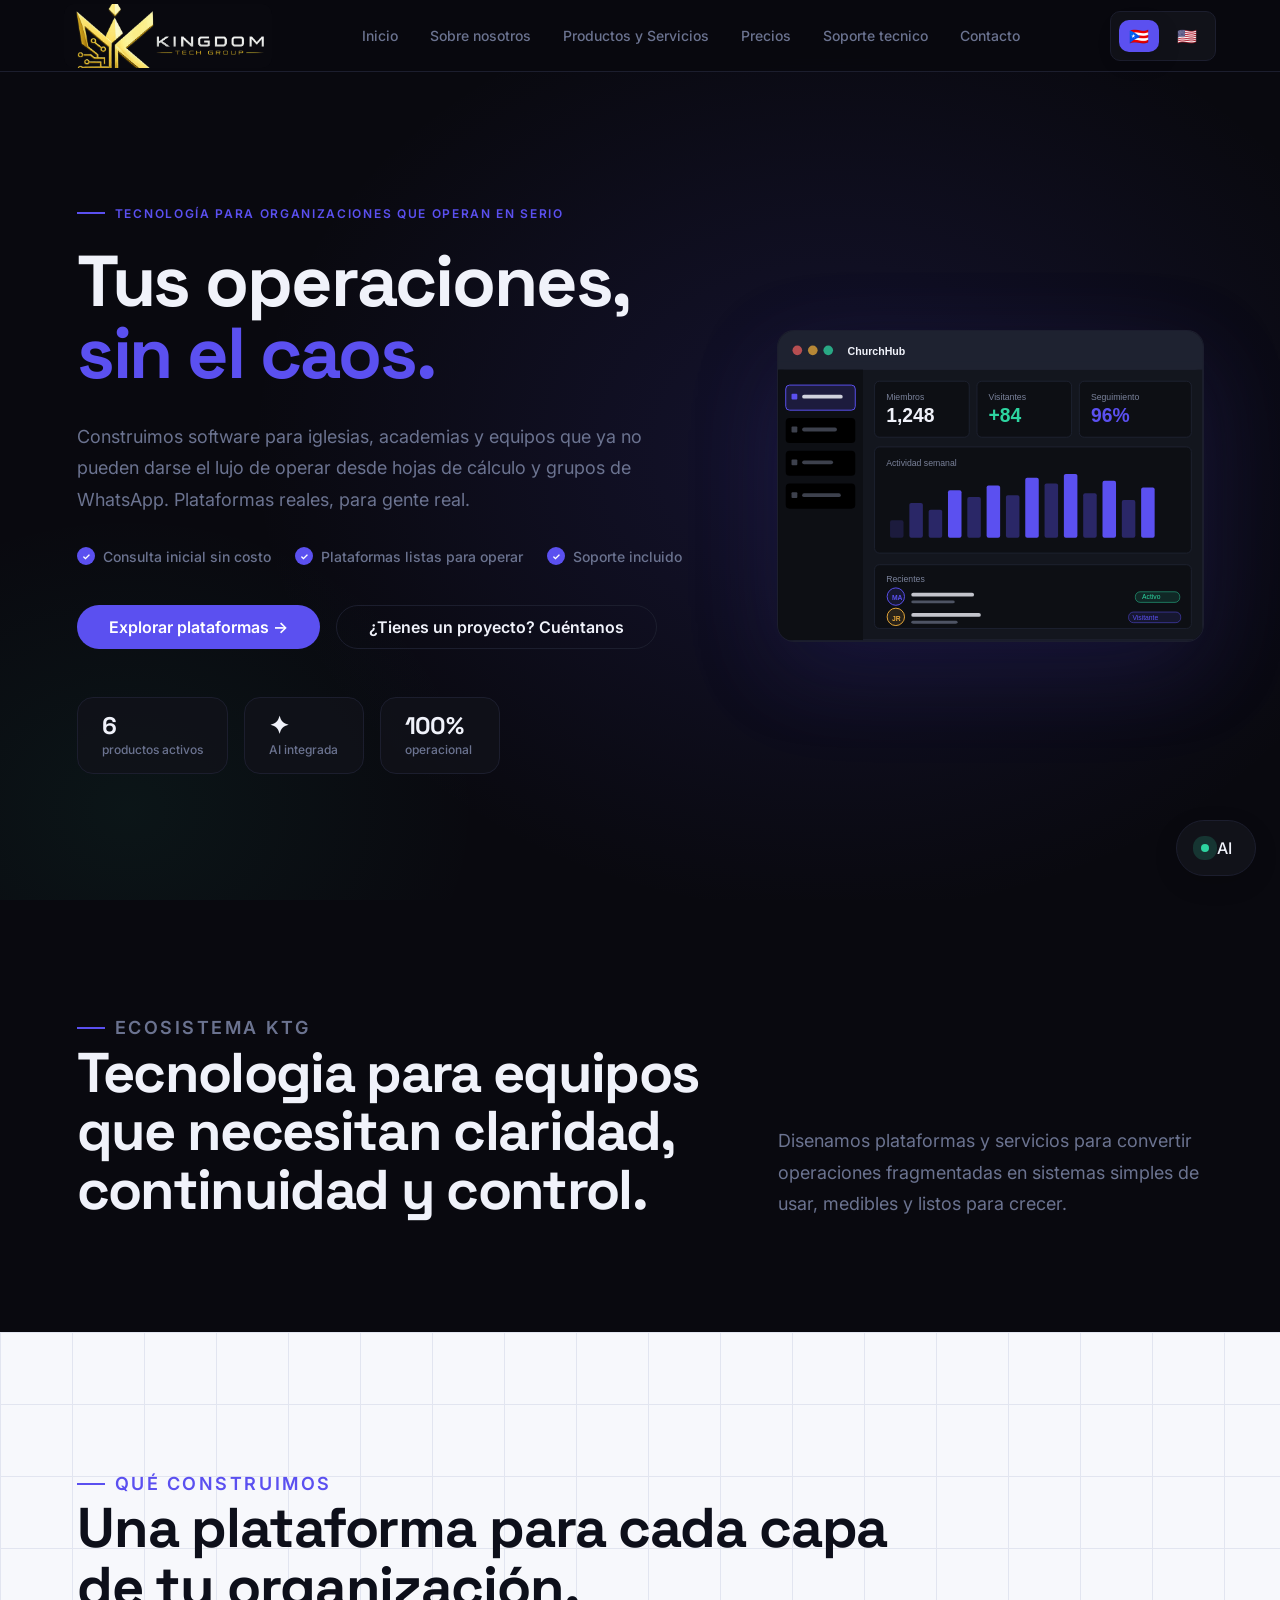
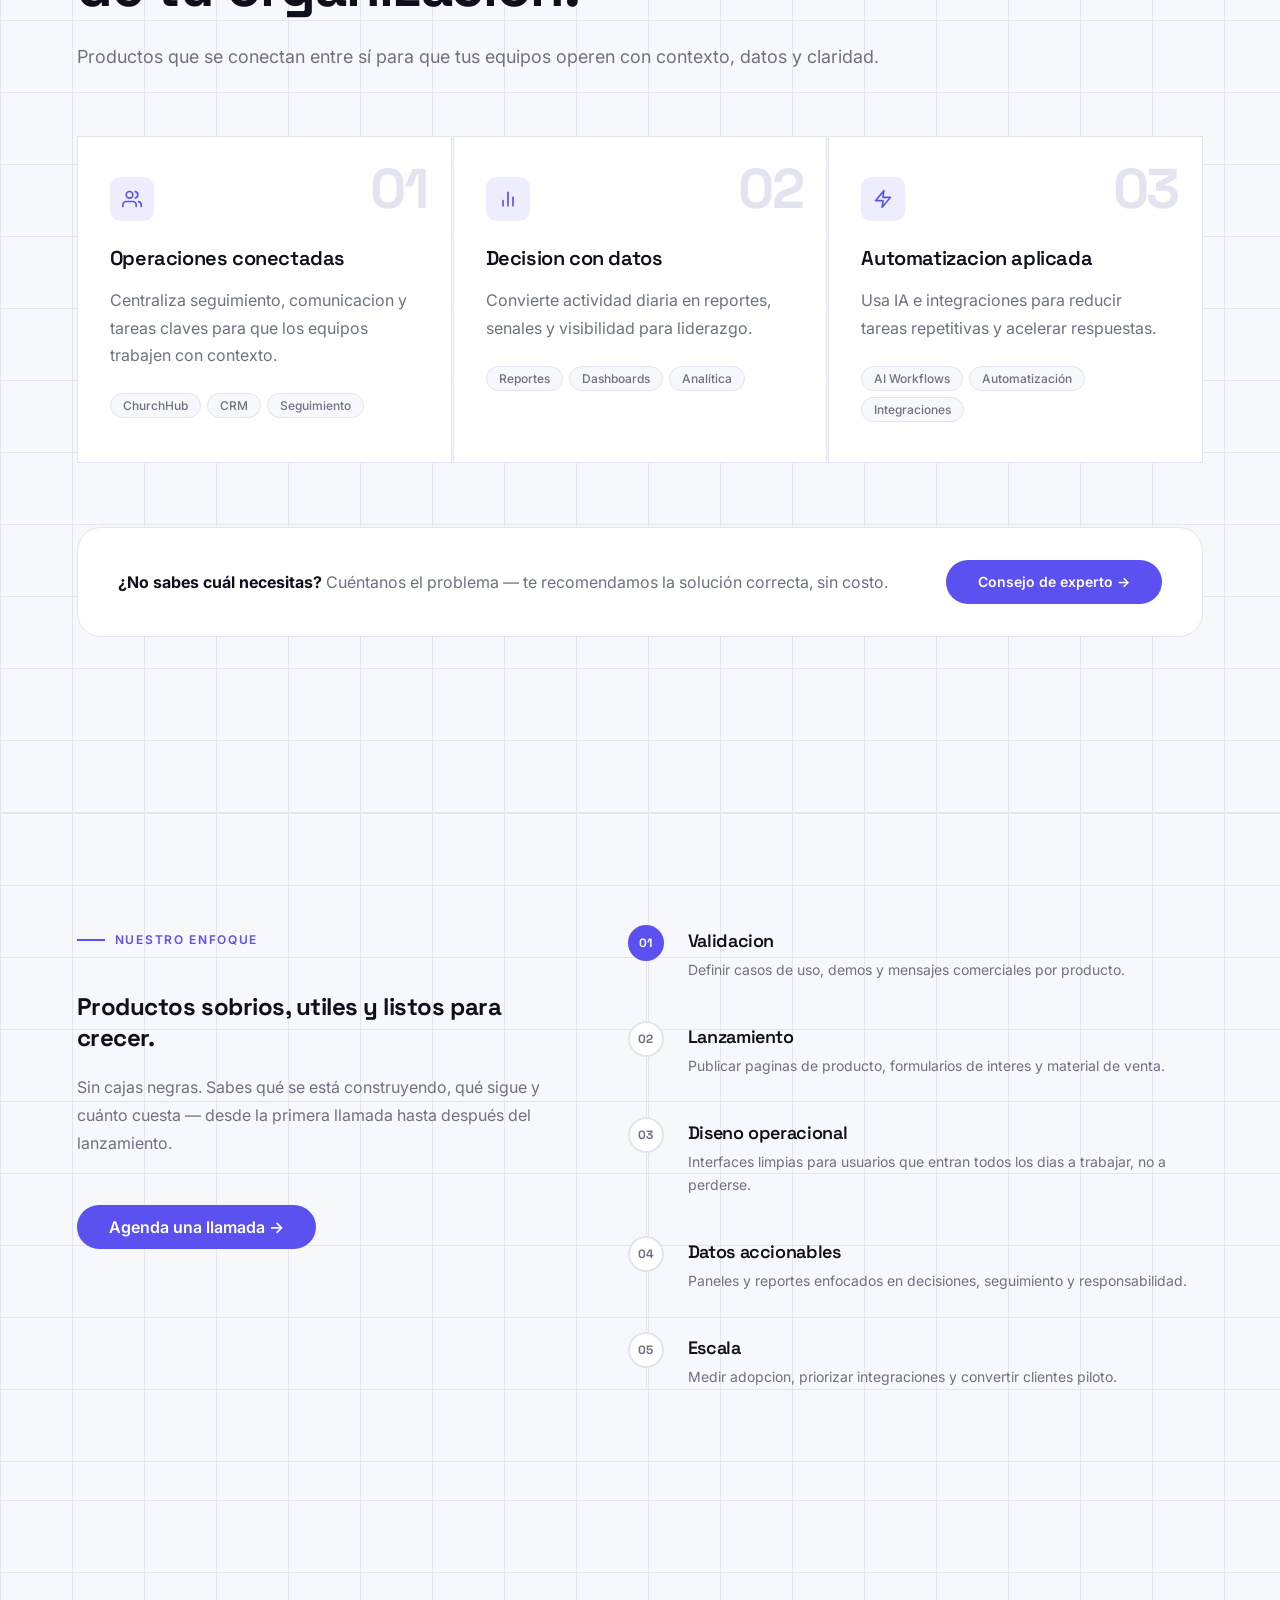
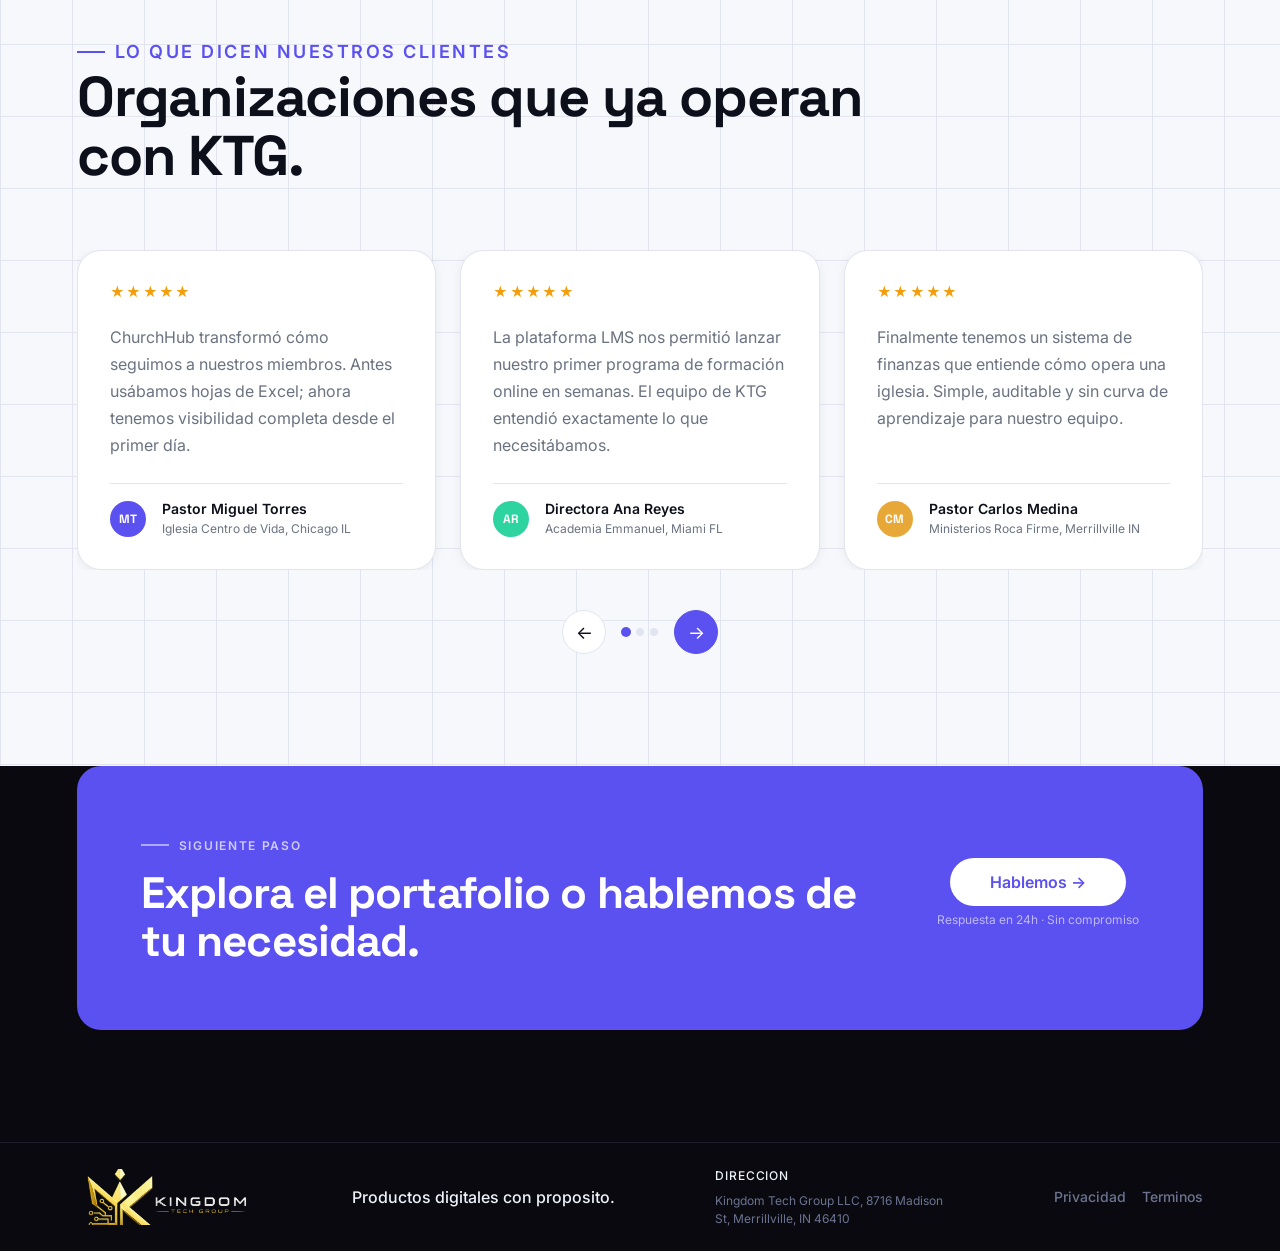
==== commit 0348291d: "Complete visual redesign: Space Grotesk font, dark/light sections, feature cards, testimonial carous" ====
--- a/index.html
+++ b/index.html
@@ -20,7 +20,7 @@
     <link rel="preconnect" href="https://fonts.googleapis.com" />
     <link rel="preconnect" href="https://fonts.gstatic.com" crossorigin />
     <link
-      href="https://fonts.googleapis.com/css2?family=Inter:wght@400;500&family=Syne:wght@700;800&display=swap"
+      href="https://fonts.googleapis.com/css2?family=Space+Grotesk:wght@500;600;700&family=Inter:wght@400;500&display=swap"
       rel="stylesheet"
     />
     <link rel="stylesheet" href="styles.css" />
@@ -90,18 +90,24 @@
     </nav>
 
     <main>
+      <!-- ── HERO ── -->
       <section class="hero" id="inicio">
         <div class="hero-shell">
           <div class="hero-content">
             <p class="eyebrow" data-i18n="hero.eyebrow">TECNOLOGÍA PARA ORGANIZACIONES QUE OPERAN EN SERIO</p>
-            <h1 data-i18n-html="hero.title">Tus operaciones,<br />sin el caos.</h1>
+            <h1>Tus operaciones,<br /><span class="hero-accent" data-i18n-html="hero.titleAccent">sin el caos.</span></h1>
             <p class="hero-copy" data-i18n="hero.copy">
               Construimos software para iglesias, academias y equipos que ya no pueden darse el lujo
               de operar desde hojas de cálculo y grupos de WhatsApp. Plataformas reales, para gente real.
             </p>
+            <ul class="hero-checklist">
+              <li data-i18n="hero.check1">Consulta inicial sin costo</li>
+              <li data-i18n="hero.check2">Plataformas listas para operar</li>
+              <li data-i18n="hero.check3">Soporte incluido</li>
+            </ul>
             <div class="hero-actions">
               <a class="button primary" href="products.html" data-i18n="hero.productsCta">Explorar plataformas →</a>
-              <a class="hero-link" href="contact.html" data-i18n="hero.contactCta">¿Tienes un proyecto? Cuéntanos</a>
+              <a class="button secondary" href="contact.html" data-i18n="hero.contactCta">Hablemos</a>
             </div>
             <ul class="hero-stats" aria-label="Indicadores de Kingdom Tech Group">
               <li>
@@ -128,8 +134,8 @@
               <circle cx="52" cy="20" r="5" fill="#2DD4A0" opacity="0.75"/>
               <text x="72" y="25" font-family="sans-serif" font-size="11" fill="#F0F2FA" font-weight="600">ChurchHub</text>
               <rect x="0" y="40" width="88" height="280" fill="#0D0F14"/>
-              <rect x="8" y="56" width="72" height="26" rx="4" fill="#4F6EF730" stroke="#4F6EF7" stroke-width="1"/>
-              <rect x="14" y="65" width="6" height="6" rx="1" fill="#4F6EF7"/>
+              <rect x="8" y="56" width="72" height="26" rx="4" fill="#5B50F030" stroke="#5B50F0" stroke-width="1"/>
+              <rect x="14" y="65" width="6" height="6" rx="1" fill="#5B50F0"/>
               <rect x="25" y="66" width="42" height="4" rx="2" fill="#F0F2FA" opacity="0.85"/>
               <rect x="8" y="90" width="72" height="26" rx="4"/>
               <rect x="14" y="99" width="6" height="6" rx="1" fill="#7A829A" opacity="0.5"/>
@@ -148,27 +154,27 @@
               <text x="218" y="94" font-family="sans-serif" font-size="20" fill="#2DD4A0" font-weight="700">+84</text>
               <rect x="312" y="52" width="116" height="58" rx="5" fill="#0D0F14" stroke="#1E2230" stroke-width="1"/>
               <text x="324" y="71" font-family="sans-serif" font-size="9" fill="#7A829A">Seguimiento</text>
-              <text x="324" y="94" font-family="sans-serif" font-size="20" fill="#4F6EF7" font-weight="700">96%</text>
+              <text x="324" y="94" font-family="sans-serif" font-size="20" fill="#5B50F0" font-weight="700">96%</text>
               <rect x="100" y="120" width="328" height="110" rx="5" fill="#0D0F14" stroke="#1E2230" stroke-width="1"/>
               <text x="112" y="140" font-family="sans-serif" font-size="9" fill="#7A829A">Actividad semanal</text>
-              <rect x="116" y="196" width="14" height="18" rx="2" fill="#4F6EF730"/>
-              <rect x="136" y="178" width="14" height="36" rx="2" fill="#4F6EF760"/>
-              <rect x="156" y="185" width="14" height="29" rx="2" fill="#4F6EF760"/>
-              <rect x="176" y="165" width="14" height="49" rx="2" fill="#4F6EF7"/>
-              <rect x="196" y="172" width="14" height="42" rx="2" fill="#4F6EF760"/>
-              <rect x="216" y="160" width="14" height="54" rx="2" fill="#4F6EF7"/>
-              <rect x="236" y="170" width="14" height="44" rx="2" fill="#4F6EF760"/>
-              <rect x="256" y="152" width="14" height="62" rx="2" fill="#4F6EF7"/>
-              <rect x="276" y="158" width="14" height="56" rx="2" fill="#4F6EF760"/>
-              <rect x="296" y="148" width="14" height="66" rx="2" fill="#4F6EF7"/>
-              <rect x="316" y="168" width="14" height="46" rx="2" fill="#4F6EF760"/>
-              <rect x="336" y="155" width="14" height="59" rx="2" fill="#4F6EF7"/>
-              <rect x="356" y="175" width="14" height="39" rx="2" fill="#4F6EF760"/>
-              <rect x="376" y="162" width="14" height="52" rx="2" fill="#4F6EF7"/>
+              <rect x="116" y="196" width="14" height="18" rx="2" fill="#5B50F030"/>
+              <rect x="136" y="178" width="14" height="36" rx="2" fill="#5B50F060"/>
+              <rect x="156" y="185" width="14" height="29" rx="2" fill="#5B50F060"/>
+              <rect x="176" y="165" width="14" height="49" rx="2" fill="#5B50F0"/>
+              <rect x="196" y="172" width="14" height="42" rx="2" fill="#5B50F060"/>
+              <rect x="216" y="160" width="14" height="54" rx="2" fill="#5B50F0"/>
+              <rect x="236" y="170" width="14" height="44" rx="2" fill="#5B50F060"/>
+              <rect x="256" y="152" width="14" height="62" rx="2" fill="#5B50F0"/>
+              <rect x="276" y="158" width="14" height="56" rx="2" fill="#5B50F060"/>
+              <rect x="296" y="148" width="14" height="66" rx="2" fill="#5B50F0"/>
+              <rect x="316" y="168" width="14" height="46" rx="2" fill="#5B50F060"/>
+              <rect x="336" y="155" width="14" height="59" rx="2" fill="#5B50F0"/>
+              <rect x="356" y="175" width="14" height="39" rx="2" fill="#5B50F060"/>
+              <rect x="376" y="162" width="14" height="52" rx="2" fill="#5B50F0"/>
               <rect x="100" y="242" width="328" height="66" rx="5" fill="#0D0F14" stroke="#1E2230" stroke-width="1"/>
               <text x="112" y="260" font-family="sans-serif" font-size="9" fill="#7A829A">Recientes</text>
-              <circle cx="122" cy="275" r="9" fill="#4F6EF720" stroke="#4F6EF7" stroke-width="1"/>
-              <text x="118" y="279" font-family="sans-serif" font-size="7" fill="#4F6EF7" font-weight="700">MA</text>
+              <circle cx="122" cy="275" r="9" fill="#5B50F020" stroke="#5B50F0" stroke-width="1"/>
+              <text x="118" y="279" font-family="sans-serif" font-size="7" fill="#5B50F0" font-weight="700">MA</text>
               <rect x="138" y="271" width="65" height="4" rx="2" fill="#F0F2FA" opacity="0.8"/>
               <rect x="138" y="279" width="45" height="3" rx="2" fill="#7A829A" opacity="0.6"/>
               <rect x="370" y="270" width="46" height="11" rx="5" fill="#2DD4A020" stroke="#2DD4A0" stroke-width="0.5"/>
@@ -177,130 +183,192 @@
               <text x="118" y="300" font-family="sans-serif" font-size="7" fill="#E8A838" font-weight="700">JR</text>
               <rect x="138" y="292" width="72" height="4" rx="2" fill="#F0F2FA" opacity="0.8"/>
               <rect x="138" y="300" width="48" height="3" rx="2" fill="#7A829A" opacity="0.6"/>
-              <rect x="363" y="291" width="54" height="11" rx="5" fill="#4F6EF720" stroke="#4F6EF7" stroke-width="0.5"/>
-              <text x="367" y="299" font-family="sans-serif" font-size="7" fill="#4F6EF7">Visitante</text>
+              <rect x="363" y="291" width="54" height="11" rx="5" fill="#5B50F020" stroke="#5B50F0" stroke-width="0.5"/>
+              <text x="367" y="299" font-family="sans-serif" font-size="7" fill="#5B50F0">Visitante</text>
             </svg>
           </div>
         </div>
       </section>
 
-      <section class="section intro home-statement">
-        <div class="section-heading">
-          <p class="eyebrow" data-i18n="home.statement.eyebrow">Ecosistema KTG</p>
-          <h2 data-i18n="home.statement.title">Tecnologia para equipos que necesitan claridad, continuidad y control.</h2>
-        </div>
-        <p data-i18n="home.statement.copy">
-          Diseñamos plataformas y servicios para convertir operaciones fragmentadas en sistemas
-          simples de usar, medibles y listos para crecer.
-        </p>
+      <!-- ── INTRO STATEMENT (dark) ── -->
+      <section class="home-intro section-dark">
+        <div class="home-intro-inner">
+          <div>
+            <p class="eyebrow" data-i18n="home.statement.eyebrow">Ecosistema KTG</p>
+            <h2 data-i18n="home.statement.title">Tecnología para equipos que necesitan claridad, continuidad y control.</h2>
+          </div>
+          <p data-i18n="home.statement.copy">
+            Diseñamos plataformas y servicios para convertir operaciones fragmentadas en sistemas
+            simples de usar, medibles y listos para crecer.
+          </p>
+        </div>
       </section>
 
-      <section class="home-capabilities" aria-label="Capacidades">
-        <article>
-          <span>01</span>
-          <h3 data-i18n="home.capability.ops.title">Operaciones conectadas</h3>
-          <p data-i18n="home.capability.ops.copy">Centraliza seguimiento, comunicacion y tareas claves para que los equipos trabajen con contexto.</p>
-        </article>
-        <article>
-          <span>02</span>
-          <h3 data-i18n="home.capability.data.title">Decision con datos</h3>
-          <p data-i18n="home.capability.data.copy">Convierte actividad diaria en reportes, señales y visibilidad para liderazgo.</p>
-        </article>
-        <article>
-          <span>03</span>
-          <h3 data-i18n="home.capability.ai.title">Automatizacion aplicada</h3>
-          <p data-i18n="home.capability.ai.copy">Usa IA e integraciones para reducir tareas repetitivas y acelerar respuestas.</p>
-        </article>
+      <!-- ── CAPABILITIES (light) ── -->
+      <section class="section-light" aria-label="Capacidades">
+        <div class="section-heading fade-up">
+          <p class="eyebrow" data-i18n="home.capability.eyebrow">Qué construimos</p>
+          <h2 data-i18n="home.capability.title">Una plataforma para <span class="hero-accent">cada capa</span> de tu organización.</h2>
+          <p data-i18n="home.capability.intro">Productos que se conectan entre sí para que tus equipos operen con contexto, datos y claridad.</p>
+        </div>
+        <div class="feature-grid">
+          <article class="feature-card fade-up">
+            <span class="feature-card-num">01</span>
+            <div class="feature-card-icon">
+              <svg viewBox="0 0 24 24" fill="none" stroke="currentColor" stroke-width="2" stroke-linecap="round" stroke-linejoin="round"><path d="M17 21v-2a4 4 0 0 0-4-4H5a4 4 0 0 0-4 4v2"/><circle cx="9" cy="7" r="4"/><path d="M23 21v-2a4 4 0 0 0-3-3.87"/><path d="M16 3.13a4 4 0 0 1 0 7.75"/></svg>
+            </div>
+            <h3 data-i18n="home.capability.ops.title">Operaciones conectadas</h3>
+            <p data-i18n="home.capability.ops.copy">Centraliza seguimiento, comunicación y tareas claves para que los equipos trabajen con contexto.</p>
+            <ul class="feature-card-tags">
+              <li>ChurchHub</li><li>CRM</li><li>Seguimiento</li>
+            </ul>
+          </article>
+          <article class="feature-card fade-up">
+            <span class="feature-card-num">02</span>
+            <div class="feature-card-icon">
+              <svg viewBox="0 0 24 24" fill="none" stroke="currentColor" stroke-width="2" stroke-linecap="round" stroke-linejoin="round"><line x1="18" y1="20" x2="18" y2="10"/><line x1="12" y1="20" x2="12" y2="4"/><line x1="6" y1="20" x2="6" y2="14"/></svg>
+            </div>
+            <h3 data-i18n="home.capability.data.title">Decisión con datos</h3>
+            <p data-i18n="home.capability.data.copy">Convierte actividad diaria en reportes, señales y visibilidad para liderazgo.</p>
+            <ul class="feature-card-tags">
+              <li>Reportes</li><li>Dashboards</li><li>Analítica</li>
+            </ul>
+          </article>
+          <article class="feature-card fade-up">
+            <span class="feature-card-num">03</span>
+            <div class="feature-card-icon">
+              <svg viewBox="0 0 24 24" fill="none" stroke="currentColor" stroke-width="2" stroke-linecap="round" stroke-linejoin="round"><polyline points="13 2 3 14 12 14 11 22 21 10 12 10 13 2"/></svg>
+            </div>
+            <h3 data-i18n="home.capability.ai.title">Automatización aplicada</h3>
+            <p data-i18n="home.capability.ai.copy">Usa IA e integraciones para reducir tareas repetitivas y acelerar respuestas.</p>
+            <ul class="feature-card-tags">
+              <li>AI Workflows</li><li>Automatización</li><li>Integraciones</li>
+            </ul>
+          </article>
+        </div>
+
+        <div class="cta-banner-inline">
+          <p><strong data-i18n="home.bannerInline.question">¿No sabes cuál necesitas?</strong> <span data-i18n="home.bannerInline.copy">Cuéntanos el problema — te recomendamos la solución correcta, sin costo.</span></p>
+          <a class="button primary" href="contact.html" data-i18n="home.bannerInline.cta">Consejo de experto →</a>
+        </div>
       </section>
 
-      <section class="section split" id="enfoque">
-        <div class="section-heading">
-          <p class="eyebrow" data-i18n="approach.eyebrow">Nuestro enfoque</p>
-          <h2 data-i18n="approach.title">Productos sobrios, utiles y listos para crecer.</h2>
-        </div>
-        <div class="principles">
+      <!-- ── APPROACH + ROADMAP (light) ── -->
+      <section class="section-light roadmap-section">
+        <div class="roadmap-inner">
           <div>
-            <span>01</span>
-            <h3 data-i18n="approach.design.title">Diseño operacional</h3>
-            <p data-i18n="approach.design.copy">Interfaces limpias para usuarios que entran todos los dias a trabajar, no a perderse.</p>
-          </div>
-          <div>
-            <span>02</span>
-            <h3 data-i18n="approach.data.title">Datos accionables</h3>
-            <p data-i18n="approach.data.copy">Paneles y reportes enfocados en decisiones, seguimiento y responsabilidad.</p>
-          </div>
-          <div>
-            <span>03</span>
-            <h3 data-i18n="approach.arch.title">Arquitectura escalable</h3>
-            <p data-i18n="approach.arch.copy">Bases modernas para crecer por modulos, integrar servicios y mantener control tecnico.</p>
+            <p class="eyebrow" data-i18n="approach.eyebrow">Nuestro enfoque</p>
+            <h2 data-i18n="approach.title">Productos sobrios, útiles y listos para crecer.</h2>
+            <p style="color:var(--color-light-muted);line-height:1.75;margin-top:1rem;" data-i18n="approach.copy">Sin cajas negras. Sabes qué se está construyendo, qué sigue y cuánto cuesta — desde la primera llamada hasta después del lanzamiento.</p>
+            <a class="button primary" href="contact.html" style="margin-top:2rem;display:inline-flex;" data-i18n="approach.cta">Agenda una llamada →</a>
+          </div>
+          <div class="roadmap-steps">
+            <div class="roadmap-step is-current">
+              <div class="roadmap-step-num">01</div>
+              <div>
+                <h3 data-i18n="roadmap.validation.title">Validación</h3>
+                <p data-i18n="roadmap.validation.copy">Definir casos de uso, demos y mensajes comerciales por producto.</p>
+              </div>
+            </div>
+            <div class="roadmap-step">
+              <div class="roadmap-step-num">02</div>
+              <div>
+                <h3 data-i18n="roadmap.launch.title">Lanzamiento</h3>
+                <p data-i18n="roadmap.launch.copy">Publicar páginas de producto, formularios de interés y material de venta.</p>
+              </div>
+            </div>
+            <div class="roadmap-step">
+              <div class="roadmap-step-num">03</div>
+              <div>
+                <h3 data-i18n="approach.design.title">Diseño operacional</h3>
+                <p data-i18n="approach.design.copy">Interfaces limpias para usuarios que entran todos los días a trabajar.</p>
+              </div>
+            </div>
+            <div class="roadmap-step">
+              <div class="roadmap-step-num">04</div>
+              <div>
+                <h3 data-i18n="approach.data.title">Datos accionables</h3>
+                <p data-i18n="approach.data.copy">Paneles y reportes enfocados en decisiones, seguimiento y responsabilidad.</p>
+              </div>
+            </div>
+            <div class="roadmap-step">
+              <div class="roadmap-step-num">05</div>
+              <div>
+                <h3 data-i18n="roadmap.scale.title">Escala</h3>
+                <p data-i18n="roadmap.scale.copy">Medir adopción, priorizar integraciones y convertir clientes piloto.</p>
+              </div>
+            </div>
           </div>
         </div>
       </section>
 
-      <section class="roadmap" id="roadmap">
-        <div class="section-heading">
-          <p class="eyebrow">Roadmap</p>
-          <h2 data-i18n="roadmap.title">De prototipo a plataforma comercial.</h2>
-        </div>
-        <div class="timeline">
-          <div class="timeline-item is-current">
-            <span data-i18n="roadmap.phase1">Fase 1</span>
-            <h3 data-i18n="roadmap.validation.title">Validacion</h3>
-            <p data-i18n="roadmap.validation.copy">Definir casos de uso, demos y mensajes comerciales por producto.</p>
-          </div>
-          <div class="timeline-item">
-            <span data-i18n="roadmap.phase2">Fase 2</span>
-            <h3 data-i18n="roadmap.launch.title">Lanzamiento</h3>
-            <p data-i18n="roadmap.launch.copy">Publicar paginas de producto, formularios de interes y material de venta.</p>
-          </div>
-          <div class="timeline-item">
-            <span data-i18n="roadmap.phase3">Fase 3</span>
-            <h3 data-i18n="roadmap.scale.title">Escala</h3>
-            <p data-i18n="roadmap.scale.copy">Medir adopcion, priorizar integraciones y convertir clientes piloto.</p>
-          </div>
-        </div>
-      </section>
-
-      <section class="testimonials" aria-label="Testimonios">
-        <div class="section-heading">
+      <!-- ── TESTIMONIALS (light) ── -->
+      <section class="section-light testimonials-section">
+        <div class="section-heading fade-up">
           <p class="eyebrow" data-i18n="testimonials.eyebrow">Lo que dicen nuestros clientes</p>
           <h2 data-i18n="testimonials.title">Organizaciones que ya operan con KTG.</h2>
         </div>
-        <div class="testimonials-grid">
-          <blockquote class="testimonial-card">
-            <p data-i18n="testimonial.1.quote">"ChurchHub transformó cómo seguimos a nuestros miembros. Antes usábamos hojas de Excel; ahora tenemos visibilidad completa desde el primer día."</p>
-            <footer>
-              <strong data-i18n="testimonial.1.name">Pastor Miguel Torres</strong>
-              <span data-i18n="testimonial.1.org">Iglesia Centro de Vida, Chicago IL</span>
-            </footer>
-          </blockquote>
-          <blockquote class="testimonial-card">
-            <p data-i18n="testimonial.2.quote">"La plataforma LMS nos permitió lanzar nuestro primer programa de formación online en semanas. El equipo de KTG entendió exactamente lo que necesitábamos."</p>
-            <footer>
-              <strong data-i18n="testimonial.2.name">Directora Ana Reyes</strong>
-              <span data-i18n="testimonial.2.org">Academia Emmanuel, Miami FL</span>
-            </footer>
-          </blockquote>
-          <blockquote class="testimonial-card">
-            <p data-i18n="testimonial.3.quote">"Finalmente tenemos un sistema de finanzas que entiende cómo opera una iglesia. Simple, auditable y sin curva de aprendizaje para nuestro equipo."</p>
-            <footer>
-              <strong data-i18n="testimonial.3.name">Pastor Carlos Medina</strong>
-              <span data-i18n="testimonial.3.org">Ministerios Roca Firme, Merrillville IN</span>
-            </footer>
-          </blockquote>
+        <div class="testimonials-track-wrap">
+          <div class="testimonials-track" id="testimonialsTrack">
+            <div class="testimonial-card fade-up">
+              <div class="testimonial-stars">★★★★★</div>
+              <p class="testimonial-quote" data-i18n="testimonial.1.quote">"ChurchHub transformó cómo seguimos a nuestros miembros. Antes usábamos hojas de Excel; ahora tenemos visibilidad completa desde el primer día."</p>
+              <footer class="testimonial-footer">
+                <div class="testimonial-avatar" style="background:#5B50F0;">MT</div>
+                <div>
+                  <strong data-i18n="testimonial.1.name">Pastor Miguel Torres</strong>
+                  <span data-i18n="testimonial.1.org">Iglesia Centro de Vida, Chicago IL</span>
+                </div>
+              </footer>
+            </div>
+            <div class="testimonial-card fade-up">
+              <div class="testimonial-stars">★★★★★</div>
+              <p class="testimonial-quote" data-i18n="testimonial.2.quote">"La plataforma LMS nos permitió lanzar nuestro primer programa de formación online en semanas. El equipo de KTG entendió exactamente lo que necesitábamos."</p>
+              <footer class="testimonial-footer">
+                <div class="testimonial-avatar" style="background:#2DD4A0;">AR</div>
+                <div>
+                  <strong data-i18n="testimonial.2.name">Directora Ana Reyes</strong>
+                  <span data-i18n="testimonial.2.org">Academia Emmanuel, Miami FL</span>
+                </div>
+              </footer>
+            </div>
+            <div class="testimonial-card fade-up">
+              <div class="testimonial-stars">★★★★★</div>
+              <p class="testimonial-quote" data-i18n="testimonial.3.quote">"Finalmente tenemos un sistema de finanzas que entiende cómo opera una iglesia. Simple, auditable y sin curva de aprendizaje."</p>
+              <footer class="testimonial-footer">
+                <div class="testimonial-avatar" style="background:#E8A838;">CM</div>
+                <div>
+                  <strong data-i18n="testimonial.3.name">Pastor Carlos Medina</strong>
+                  <span data-i18n="testimonial.3.org">Ministerios Roca Firme, Merrillville IN</span>
+                </div>
+              </footer>
+            </div>
+          </div>
+        </div>
+        <div class="testimonials-controls">
+          <button class="testimonials-arrow prev" id="testimonialsPrev" aria-label="Anterior">←</button>
+          <div class="testimonials-dots" id="testimonialsDots">
+            <button class="is-active"></button>
+            <button></button>
+            <button></button>
+          </div>
+          <button class="testimonials-arrow next" id="testimonialsNext" aria-label="Siguiente">→</button>
         </div>
       </section>
-      <section class="home-cta">
-        <div>
-          <p class="eyebrow" data-i18n="home.cta.eyebrow">Siguiente paso</p>
-          <h2 data-i18n="home.cta.title">Explora el portafolio o hablemos de tu necesidad.</h2>
-          <p data-i18n="home.cta.copy">La pagina de productos tiene el detalle completo. Si ya sabes lo que necesitas, podemos empezar por una conversacion corta.</p>
-        </div>
-        <div class="hero-actions">
-          <a class="button primary" href="products.html" data-i18n="hero.productsCta">Ver productos</a>
-          <a class="button secondary dark" href="contact.html" data-i18n="hero.contactCta">Hablemos</a>
-        </div>
-      </section>
+
+      <!-- ── CTA ACCENT ── -->
+      <div class="cta-accent">
+        <div class="cta-accent-inner">
+          <div>
+            <p class="eyebrow" data-i18n="home.cta.eyebrow">Siguiente paso</p>
+            <h2 data-i18n="home.cta.title">Explora el portafolio o hablemos de tu necesidad.</h2>
+          </div>
+          <div style="text-align:center;">
+            <a class="button" href="contact.html" data-i18n="home.cta.contactCta">Hablemos →</a>
+            <p class="cta-accent-sub" data-i18n="home.cta.sub">Respuesta en 24h · Sin compromiso</p>
+          </div>
+        </div>
+      </div>
     </main>
 
     <section class="ai-agent" aria-label="Agente de inteligencia artificial">
--- a/styles.css
+++ b/styles.css
@@ -1,19 +1,31 @@
 :root {
-  --color-ink: #0D0F14;
-  --color-surface: #13161E;
-  --color-border: #1E2230;
-  --color-accent: #4F6EF7;
-  --color-accent-glow: #4F6EF740;
+  /* Dark palette (hero, header, footer) */
+  --color-ink: #09090F;
+  --color-surface: #111219;
+  --color-border: #1C1E2E;
+  --color-accent: #5B50F0;
+  --color-accent-glow: #5B50F025;
   --color-text-primary: #F0F2FA;
-  --color-text-muted: #7A829A;
+  --color-text-muted: #6B7390;
   --color-success: #2DD4A0;
+
+  /* Light palette (content sections) */
+  --color-light-bg: #F7F8FC;
+  --color-light-surface: #FFFFFF;
+  --color-light-border: #E2E5F0;
+  --color-light-text: #0D0F1A;
+  --color-light-muted: #6B7280;
+
+  /* Product colors */
   --color-gold: #E8A838;
   --color-coral: #E85D5D;
   --color-violet: #8B5CF6;
 
-  --font-display: "Syne", sans-serif;
+  /* Typography */
+  --font-display: "Space Grotesk", sans-serif;
   --font-body: "Inter", sans-serif;
 
+  /* Type scale */
   --text-xs: 0.75rem;
   --text-sm: 0.875rem;
   --text-base: 1rem;
@@ -22,8 +34,10 @@
   --text-2xl: 1.5rem;
   --text-3xl: 2rem;
   --text-4xl: 2.75rem;
-  --text-5xl: 3.75rem;
-
+  --text-5xl: 3.5rem;
+  --text-6xl: 4.5rem;
+
+  /* Spacing */
   --space-0: 0;
   --space-1: 0.5rem;
   --space-2: 1rem;
@@ -44,26 +58,25 @@
   --space-24: 12rem;
   --space-26: 13rem;
 
+  /* Layout */
   --border-width: 0.0625rem;
-  --border-strong: calc(var(--border-width) * 2);
-  --radius-sm: var(--space-1);
+  --border-strong: 0.125rem;
+  --radius-sm: 0.625rem;
+  --radius-md: 1rem;
+  --radius-lg: 1.5rem;
   --radius-pill: 999rem;
-  --header-height: var(--space-9);
-  --header-height-mobile: var(--space-8);
-  --content-pad: clamp(var(--space-3), 6vw, var(--space-11));
-  --section-pad: clamp(var(--space-9), 9vw, var(--space-16));
-  --panel-shadow: 0 var(--space-3) var(--space-10) color-mix(in srgb, var(--color-ink) 28%, transparent);
-  --soft-shadow: 0 var(--space-1) var(--space-4) color-mix(in srgb, var(--color-ink) 18%, transparent);
-  --focus-ring: 0 0 0 calc(var(--border-width) * 3) var(--color-accent-glow);
-}
-
-* {
-  box-sizing: border-box;
-}
-
-html {
-  scroll-behavior: smooth;
-}
+  --header-height: 4.5rem;
+  --header-height-mobile: 4rem;
+  --content-pad: clamp(1.5rem, 6vw, 5.5rem);
+  --section-pad: clamp(4rem, 9vw, 7rem);
+  --panel-shadow: 0 1.5rem 5rem color-mix(in srgb, #000 28%, transparent);
+  --soft-shadow: 0 0.5rem 1.5rem color-mix(in srgb, #000 14%, transparent);
+  --card-shadow: 0 4px 24px color-mix(in srgb, var(--color-accent) 8%, transparent), 0 1px 4px color-mix(in srgb, #000 12%, transparent);
+  --focus-ring: 0 0 0 3px var(--color-accent-glow);
+}
+
+* { box-sizing: border-box; }
+html { scroll-behavior: smooth; }
 
 body {
   background: var(--color-ink);
@@ -71,66 +84,48 @@
   font-family: var(--font-body);
   font-size: var(--text-base);
   font-weight: 400;
-  margin: var(--space-0);
-}
-
-body.menu-open {
-  overflow: hidden;
-}
-
-a {
-  color: inherit;
-  text-decoration: none;
-}
-
-button,
-input,
-select,
-textarea {
-  font: inherit;
-}
-
-h1,
-h2,
-h3 {
+  margin: 0;
+}
+
+body.menu-open { overflow: hidden; }
+
+a { color: inherit; text-decoration: none; }
+
+button, input, select, textarea { font: inherit; }
+
+h1, h2, h3 {
   color: inherit;
   font-family: var(--font-display);
-  font-weight: 800;
-  letter-spacing: 0;
-}
+  font-weight: 700;
+  letter-spacing: -0.02em;
+}
+
+/* ─── HEADER ──────────────────────────────────────────── */
 
 .site-header {
   align-items: center;
-  backdrop-filter: blur(var(--space-3));
-  background: color-mix(in srgb, var(--color-ink) 88%, transparent);
+  backdrop-filter: blur(1.5rem);
+  background: color-mix(in srgb, var(--color-ink) 85%, transparent);
   border-bottom: var(--border-width) solid var(--color-border);
   display: flex;
   height: var(--header-height);
   justify-content: space-between;
-  left: var(--space-0);
-  padding: var(--space-0) clamp(var(--space-3), 5vw, var(--space-9));
+  left: 0;
+  padding: 0 clamp(var(--space-3), 5vw, var(--space-9));
   position: fixed;
-  right: var(--space-0);
-  top: var(--space-0);
+  right: 0;
+  top: 0;
   z-index: 20;
 }
 
-.brand,
-.desktop-nav,
-.hero-actions,
-.product-topline,
-.site-footer {
-  align-items: center;
-  display: flex;
-}
-
-.brand {
-  font-weight: 500;
-  letter-spacing: 0;
-}
-
-.brand-logo-frame,
-.footer-logo-frame {
+.brand, .desktop-nav, .hero-actions, .product-topline, .site-footer {
+  align-items: center;
+  display: flex;
+}
+
+.brand { font-weight: 500; }
+
+.brand-logo-frame, .footer-logo-frame {
   background: var(--color-ink);
   border-radius: var(--radius-sm);
   display: block;
@@ -138,13 +133,9 @@
   position: relative;
 }
 
-.brand-logo-frame {
-  height: var(--space-8);
-  width: var(--space-26);
-}
-
-.brand-logo,
-.footer-logo {
+.brand-logo-frame { height: var(--space-8); width: var(--space-26); }
+
+.brand-logo, .footer-logo {
   display: block;
   height: auto;
   max-width: none;
@@ -170,21 +161,18 @@
   width: calc(var(--space-20) + var(--space-2));
 }
 
-.desktop-nav {
-  gap: var(--space-2);
-}
-
-.desktop-nav a,
-.nav-mega-trigger {
-  color: var(--color-text-primary);
+.desktop-nav { gap: var(--space-1); }
+
+.desktop-nav a, .nav-mega-trigger {
+  border-radius: var(--radius-sm);
+  color: var(--color-text-muted);
   font-size: var(--text-sm);
   font-weight: 500;
-}
-
-.desktop-nav a:hover,
-.nav-mega-trigger:hover {
-  color: var(--color-accent);
-}
+  padding: 0.375rem 0.75rem;
+  transition: color 150ms;
+}
+
+.desktop-nav a:hover, .nav-mega-trigger:hover { color: var(--color-text-primary); }
 
 .nav-mega {
   align-items: center;
@@ -193,9 +181,9 @@
 }
 
 .mega-menu {
-  background: color-mix(in srgb, var(--color-surface) 96%, transparent);
-  border: var(--border-width) solid var(--color-border);
-  border-radius: var(--radius-sm);
+  background: color-mix(in srgb, var(--color-surface) 97%, transparent);
+  border: var(--border-width) solid var(--color-border);
+  border-radius: var(--radius-md);
   box-shadow: var(--panel-shadow);
   left: 50%;
   opacity: 0;
@@ -210,11 +198,10 @@
   z-index: 30;
 }
 
-.nav-mega:hover .mega-menu,
-.nav-mega:focus-within .mega-menu {
+.nav-mega:hover .mega-menu, .nav-mega:focus-within .mega-menu {
   opacity: 1;
   pointer-events: auto;
-  transform: translateX(-50%) translateY(var(--space-0));
+  transform: translateX(-50%) translateY(0);
   visibility: visible;
 }
 
@@ -222,7 +209,7 @@
   color: var(--color-text-primary);
   font-size: var(--text-sm);
   font-weight: 500;
-  margin: var(--space-0) var(--space-0) var(--space-2);
+  margin: 0 0 var(--space-2);
 }
 
 .mega-grid {
@@ -238,19 +225,19 @@
 }
 
 .mega-services {
-  background: color-mix(in srgb, var(--color-accent) 16%, var(--color-surface));
+  background: color-mix(in srgb, var(--color-accent) 14%, var(--color-surface));
 }
 
 .mega-panel h3 {
   color: var(--color-text-primary);
   font-size: var(--text-lg);
-  margin: var(--space-0) var(--space-0) var(--space-1);
+  margin: 0 0 var(--space-1);
 }
 
 .mega-panel p {
   color: var(--color-text-muted);
   line-height: 1.55;
-  margin: var(--space-0) var(--space-0) var(--space-2);
+  margin: 0 0 var(--space-2);
 }
 
 .mega-links {
@@ -312,10 +299,9 @@
   padding: var(--space-1);
 }
 
-.language-switch button,
-.language-toggle {
+.language-switch button, .language-toggle {
   background: transparent;
-  border: var(--space-0);
+  border: 0;
   border-radius: var(--radius-sm);
   cursor: pointer;
   display: inline-grid;
@@ -325,8 +311,7 @@
   place-items: center;
 }
 
-.language-switch button.is-active,
-.language-toggle {
+.language-switch button.is-active, .language-toggle {
   background: var(--color-accent);
   box-shadow: var(--soft-shadow);
 }
@@ -358,11 +343,11 @@
   box-shadow: var(--panel-shadow);
   display: none;
   gap: var(--space-2);
-  left: var(--space-0);
+  left: 0;
   padding: calc(var(--header-height) + var(--space-3)) var(--space-3) var(--space-4);
   position: fixed;
-  right: var(--space-0);
-  top: var(--space-0);
+  right: 0;
+  top: 0;
   z-index: 15;
 }
 
@@ -370,30 +355,29 @@
   border-bottom: var(--border-width) solid var(--color-border);
   font-size: var(--text-lg);
   font-weight: 500;
-  padding: var(--space-2) var(--space-0);
-}
-
-.legal-hero,
-.page-hero {
+  padding: var(--space-2) 0;
+}
+
+/* ─── PAGE HEROES (inner pages) ──────────────────────── */
+
+.legal-hero, .page-hero {
   background: var(--color-ink);
   color: var(--color-text-primary);
   padding: calc(var(--header-height) + var(--space-8)) var(--content-pad) var(--space-8);
 }
 
-.legal-hero h1,
-.page-hero h1 {
+.legal-hero h1, .page-hero h1 {
   font-size: clamp(var(--text-3xl), 7vw, var(--text-5xl));
-  line-height: 1;
-  margin: var(--space-0);
+  line-height: 1.05;
+  margin: 0;
   max-width: 56rem;
 }
 
-.legal-hero p,
-.page-hero p {
+.legal-hero p, .page-hero p {
   color: var(--color-text-muted);
   font-size: var(--text-lg);
   line-height: 1.75;
-  margin: var(--space-3) var(--space-0) var(--space-0);
+  margin: var(--space-3) 0 0;
   max-width: 51rem;
 }
 
@@ -412,11 +396,10 @@
 
 .legal-section h2 {
   font-size: clamp(var(--text-2xl), 3vw, var(--text-3xl));
-  margin: var(--space-0) var(--space-0) var(--space-2);
-}
-
-.legal-section p,
-.legal-section li {
+  margin: 0 0 var(--space-2);
+}
+
+.legal-section p, .legal-section li {
   color: var(--color-text-muted);
   line-height: 1.75;
 }
@@ -424,7 +407,7 @@
 .legal-section ul {
   display: grid;
   gap: var(--space-1);
-  margin: var(--space-0);
+  margin: 0;
   padding-left: var(--space-3);
 }
 
@@ -437,17 +420,19 @@
   padding: var(--space-2);
 }
 
+/* ─── HERO ────────────────────────────────────────────── */
+
 .hero {
   align-items: center;
   background:
-    radial-gradient(ellipse 60% 70% at 75% 50%, color-mix(in srgb, var(--color-accent) 10%, transparent), transparent 70%),
-    radial-gradient(ellipse 45% 55% at 15% 85%, color-mix(in srgb, var(--color-violet) 7%, transparent), transparent 60%),
+    radial-gradient(ellipse 70% 80% at 65% 50%, color-mix(in srgb, var(--color-accent) 14%, transparent), transparent 65%),
+    radial-gradient(ellipse 50% 60% at 10% 90%, color-mix(in srgb, #2DD4A0 6%, transparent), transparent 55%),
     var(--color-ink);
   display: flex;
   isolation: isolate;
   min-height: 100vh;
   overflow: hidden;
-  padding: calc(var(--header-height) + var(--space-8)) var(--content-pad) var(--space-8);
+  padding: calc(var(--header-height) + var(--space-10)) var(--content-pad) var(--space-10);
   position: relative;
 }
 
@@ -461,55 +446,136 @@
 
 .hero-content {
   color: var(--color-text-primary);
-  max-width: 45rem;
-  padding: var(--space-0);
-}
+  max-width: 48rem;
+}
+
+/* ─── EYEBROW ─────────────────────────────────────────── */
 
 .eyebrow {
+  align-items: center;
   color: var(--color-accent);
+  display: inline-flex;
   font-size: var(--text-xs);
-  font-weight: 500;
+  font-weight: 600;
+  gap: 0.625rem;
   letter-spacing: 0.14em;
-  margin: var(--space-0) var(--space-0) var(--space-2);
+  margin: 0 0 var(--space-3);
   text-transform: uppercase;
 }
 
+.eyebrow::before {
+  background: var(--color-accent);
+  content: "";
+  display: block;
+  flex-shrink: 0;
+  height: 2px;
+  width: 1.75rem;
+}
+
+.section-light .eyebrow {
+  color: var(--color-accent);
+}
+
+/* ─── HERO TYPOGRAPHY ────────────────────────────────── */
+
 .hero h1 {
   color: var(--color-text-primary);
-  font-size: var(--text-5xl);
-  font-weight: 800;
-  line-height: 0.95;
-  margin: var(--space-0);
-  max-width: 12ch;
+  font-size: clamp(var(--text-4xl), 6vw, var(--text-6xl));
+  font-weight: 700;
+  letter-spacing: -0.03em;
+  line-height: 1.0;
+  margin: 0;
+  max-width: 14ch;
+}
+
+.hero-accent {
+  color: var(--color-accent);
 }
 
 .hero-copy {
   color: var(--color-text-muted);
-  font-size: var(--text-xl);
+  font-size: var(--text-lg);
   font-weight: 400;
-  line-height: 1.7;
-  margin: var(--space-4) var(--space-0) var(--space-0);
-  max-width: 35rem;
-}
+  line-height: 1.75;
+  margin: var(--space-4) 0 0;
+  max-width: 36rem;
+}
+
+/* ─── HERO CHECKLIST ─────────────────────────────────── */
+
+.hero-checklist {
+  display: flex;
+  flex-wrap: wrap;
+  gap: var(--space-3);
+  list-style: none;
+  margin: var(--space-4) 0 0;
+  padding: 0;
+}
+
+.hero-checklist li {
+  align-items: center;
+  color: var(--color-text-muted);
+  display: flex;
+  font-size: var(--text-sm);
+  font-weight: 500;
+  gap: 0.5rem;
+}
+
+.hero-checklist li::before {
+  background: var(--color-accent);
+  border-radius: 50%;
+  color: #fff;
+  content: "✓";
+  display: inline-grid;
+  font-size: 0.6rem;
+  font-weight: 700;
+  height: 1.125rem;
+  place-items: center;
+  width: 1.125rem;
+}
+
+/* ─── HERO ACTIONS ───────────────────────────────────── */
 
 .hero-actions {
   flex-wrap: wrap;
   gap: var(--space-2);
-  margin-top: var(--space-4);
-}
+  margin-top: var(--space-5);
+}
+
+/* ─── BUTTONS ────────────────────────────────────────── */
 
 .button {
   align-items: center;
-  border-radius: var(--radius-sm);
+  border-radius: var(--radius-pill);
   display: inline-flex;
-  font-weight: 500;
+  font-weight: 600;
   justify-content: center;
-  min-height: var(--space-6);
-  padding: var(--space-0) var(--space-3);
+  min-height: 2.75rem;
+  padding: 0 var(--space-4);
+  transition: transform 150ms, box-shadow 150ms, background 150ms;
 }
 
 .button.primary {
   background: var(--color-accent);
+  color: #fff;
+  box-shadow: 0 0 0 0 var(--color-accent-glow);
+}
+
+.button.primary:hover {
+  box-shadow: 0 0 0 6px var(--color-accent-glow);
+  transform: translateY(-1px);
+}
+
+.button.secondary {
+  background: transparent;
+  border: var(--border-width) solid var(--color-border);
+  color: var(--color-text-primary);
+}
+
+.button.secondary:hover { transform: translateY(-1px); }
+
+.button.secondary.dark {
+  border-color: var(--color-border);
   color: var(--color-text-primary);
 }
 
@@ -517,53 +583,39 @@
   color: var(--color-text-muted);
   font-size: var(--text-base);
   font-weight: 500;
-}
-
-.hero-link:hover {
-  color: var(--color-text-primary);
-  text-decoration: underline;
-  text-underline-offset: var(--space-1);
-}
-
-.button.secondary {
-  border: var(--border-width) solid var(--color-border);
-  color: var(--color-text-primary);
-}
-
-.button.secondary.dark {
-  border-color: var(--color-border);
-  color: var(--color-text-primary);
-}
-
-.button:hover {
-  transform: translateY(calc(var(--border-width) * -1));
-}
+  transition: color 150ms;
+}
+
+.hero-link:hover { color: var(--color-text-primary); }
+
+/* ─── HERO STATS ──────────────────────────────────────── */
 
 .hero-stats {
   display: flex;
   flex-wrap: wrap;
   gap: var(--space-2);
   list-style: none;
-  margin: var(--space-5) var(--space-0) var(--space-0);
-  padding: var(--space-0);
+  margin: var(--space-6) 0 0;
+  padding: 0;
 }
 
 .hero-stats li {
-  background: var(--color-surface);
-  border: var(--border-width) solid var(--color-border);
-  border-radius: var(--radius-sm);
+  background: color-mix(in srgb, var(--color-surface) 80%, transparent);
+  border: var(--border-width) solid var(--color-border);
+  border-radius: var(--radius-md);
   display: flex;
   flex-direction: column;
-  gap: 0.25rem;
+  gap: 0.2rem;
+  min-width: 7.5rem;
   padding: var(--space-2) var(--space-3);
-  min-width: 7rem;
 }
 
 .stat-value {
-  color: var(--color-accent);
+  color: var(--color-text-primary);
   font-family: var(--font-display);
   font-size: var(--text-2xl);
-  font-weight: 800;
+  font-weight: 700;
+  letter-spacing: -0.03em;
   line-height: 1;
 }
 
@@ -573,56 +625,531 @@
   font-weight: 500;
 }
 
+/* ─── HERO VISUAL ─────────────────────────────────────── */
+
 .hero-visual {
   align-items: center;
-  color: var(--color-accent);
   display: flex;
   justify-content: center;
   min-height: min(40vw, 30rem);
 }
 
 .hero-dashboard {
-  border-radius: var(--radius-sm);
-  box-shadow: 0 2rem 6rem color-mix(in srgb, var(--color-accent) 12%, transparent), var(--panel-shadow);
+  border-radius: var(--radius-md);
+  box-shadow:
+    0 0 0 1px var(--color-border),
+    0 2rem 6rem color-mix(in srgb, var(--color-accent) 16%, transparent),
+    var(--panel-shadow);
   display: block;
   max-width: min(100%, 28rem);
   width: 100%;
 }
 
-.metrics {
-  background: var(--color-border);
-  color: var(--color-text-primary);
-  display: grid;
-  gap: var(--border-width);
+/* ─── SECTION LIGHT (white content sections) ─────────── */
+
+.section-light {
+  background-color: var(--color-light-bg);
+  background-image:
+    linear-gradient(var(--color-light-border) 1px, transparent 1px),
+    linear-gradient(90deg, var(--color-light-border) 1px, transparent 1px);
+  background-size: 72px 72px;
+  color: var(--color-light-text);
+  padding: var(--section-pad) var(--content-pad);
+}
+
+.section-light h2, .section-light h3 {
+  color: var(--color-light-text);
+}
+
+.section-light p {
+  color: var(--color-light-muted);
+}
+
+.section-light .section-heading h2 {
+  color: var(--color-light-text);
+}
+
+/* ─── SECTION DARK ───────────────────────────────────── */
+
+.section-dark {
+  background: var(--color-ink);
+  color: var(--color-text-primary);
+  padding: var(--section-pad) var(--content-pad);
+}
+
+/* ─── SECTION HEADING ────────────────────────────────── */
+
+.section-heading {
+  margin-bottom: var(--space-8);
+  max-width: 52rem;
+}
+
+.section-heading h2 {
+  font-size: clamp(var(--text-3xl), 5vw, var(--text-5xl));
+  line-height: 1.05;
+  margin: 0;
+}
+
+.section-heading p {
+  font-size: var(--text-lg);
+  line-height: 1.75;
+  margin: var(--space-3) 0 0;
+}
+
+/* ─── FEATURE CARDS (light sections) ────────────────── */
+
+.feature-grid {
+  display: grid;
+  gap: 1px;
   grid-template-columns: repeat(3, minmax(0, 1fr));
 }
 
-.metrics div {
-  background: var(--color-surface);
-  min-height: calc(var(--space-16) - var(--space-1));
-  padding: var(--space-4) clamp(var(--space-3), 4vw, var(--space-7));
-}
-
-.metrics strong {
-  color: var(--color-success);
+.feature-card {
+  background: var(--color-light-surface);
+  border: var(--border-width) solid var(--color-light-border);
+  padding: var(--space-5) var(--space-4);
+  position: relative;
+  transition: transform 200ms, box-shadow 200ms;
+}
+
+.feature-card:hover {
+  box-shadow: var(--card-shadow);
+  transform: translateY(-4px);
+  z-index: 1;
+  border-radius: var(--radius-md);
+}
+
+.feature-card-icon {
+  align-items: center;
+  background: color-mix(in srgb, var(--color-accent) 10%, transparent);
+  border-radius: 10px;
+  display: inline-flex;
+  height: 2.75rem;
+  justify-content: center;
+  margin-bottom: var(--space-3);
+  width: 2.75rem;
+}
+
+.feature-card-icon svg {
+  color: var(--color-accent);
+  height: 1.25rem;
+  width: 1.25rem;
+}
+
+.feature-card-num {
+  color: var(--color-light-border);
+  font-family: var(--font-display);
+  font-size: 3.5rem;
+  font-weight: 700;
+  letter-spacing: -0.04em;
+  line-height: 1;
+  position: absolute;
+  right: var(--space-3);
+  top: var(--space-3);
+}
+
+.feature-card h3 {
+  color: var(--color-light-text);
+  font-size: var(--text-xl);
+  font-weight: 600;
+  margin: 0 0 var(--space-2);
+}
+
+.feature-card p {
+  color: var(--color-light-muted);
+  font-size: var(--text-base);
+  line-height: 1.7;
+  margin: 0;
+}
+
+.feature-card-tags {
+  display: flex;
+  flex-wrap: wrap;
+  gap: 0.375rem;
+  list-style: none;
+  margin: var(--space-3) 0 0;
+  padding: 0;
+}
+
+.feature-card-tags li {
+  background: var(--color-light-bg);
+  border: var(--border-width) solid var(--color-light-border);
+  border-radius: var(--radius-pill);
+  color: var(--color-light-muted);
+  font-size: var(--text-xs);
+  font-weight: 500;
+  padding: 0.25rem 0.75rem;
+}
+
+/* ─── HOME INTRO STATEMENT ───────────────────────────── */
+
+.home-intro {
+  background: var(--color-ink);
+  padding: var(--section-pad) var(--content-pad);
+}
+
+.home-intro-inner {
+  align-items: end;
+  display: grid;
+  gap: var(--space-8);
+  grid-template-columns: minmax(0, 1.2fr) minmax(17rem, 0.8fr);
+  max-width: 72rem;
+}
+
+.home-intro h2 {
+  font-size: clamp(var(--text-3xl), 5vw, var(--text-5xl));
+  font-weight: 700;
+  letter-spacing: -0.03em;
+  line-height: 1.05;
+  margin: 0;
+}
+
+.home-intro p {
+  color: var(--color-text-muted);
+  font-size: var(--text-lg);
+  line-height: 1.75;
+  margin: 0;
+}
+
+/* ─── INLINE CTA BANNER ──────────────────────────────── */
+
+.cta-banner-inline {
+  background: var(--color-light-surface);
+  border: var(--border-width) solid var(--color-light-border);
+  border-radius: var(--radius-lg);
+  align-items: center;
+  display: flex;
+  gap: var(--space-4);
+  justify-content: space-between;
+  margin: var(--space-8) 0;
+  padding: var(--space-4) var(--space-5);
+}
+
+.cta-banner-inline p {
+  color: var(--color-light-muted);
+  font-size: var(--text-base);
+  margin: 0;
+}
+
+.cta-banner-inline p strong {
+  color: var(--color-light-text);
+}
+
+.cta-banner-inline .button {
+  flex-shrink: 0;
+  font-size: var(--text-sm);
+}
+
+/* ─── DARK INLINE BANNER ─────────────────────────────── */
+
+.cta-banner-dark {
+  align-items: center;
+  background: var(--color-ink);
+  border-radius: var(--radius-lg);
+  display: flex;
+  gap: var(--space-4);
+  justify-content: space-between;
+  padding: var(--space-4) var(--space-5);
+}
+
+.cta-banner-dark p {
+  color: var(--color-text-muted);
+  font-size: var(--text-sm);
+  margin: 0.25rem 0 0;
+}
+
+.cta-banner-dark h3 {
+  color: var(--color-text-primary);
+  font-size: var(--text-xl);
+  font-weight: 600;
+  margin: 0;
+}
+
+/* ─── ACCENT CTA SECTION ─────────────────────────────── */
+
+.cta-accent {
+  background: var(--color-accent);
+  border-radius: var(--radius-lg);
+  margin: 0 var(--content-pad) var(--section-pad);
+  padding: var(--space-8) var(--space-8);
+}
+
+.cta-accent-inner {
+  align-items: center;
+  display: grid;
+  gap: var(--space-6);
+  grid-template-columns: minmax(0, 1fr) auto;
+}
+
+.cta-accent p.eyebrow {
+  color: rgba(255,255,255,0.7);
+  margin-bottom: var(--space-2);
+}
+
+.cta-accent p.eyebrow::before {
+  background: rgba(255,255,255,0.5);
+}
+
+.cta-accent h2 {
+  color: #fff;
+  font-size: clamp(var(--text-2xl), 4vw, var(--text-4xl));
+  font-weight: 700;
+  line-height: 1.1;
+  margin: 0;
+}
+
+.cta-accent .button {
+  background: #fff;
+  border-radius: var(--radius-pill);
+  color: var(--color-accent);
+  flex-shrink: 0;
+  font-weight: 600;
+  min-height: 3rem;
+  padding: 0 var(--space-5);
+}
+
+.cta-accent .button:hover {
+  box-shadow: 0 0 0 6px rgba(255,255,255,0.2);
+  transform: translateY(-1px);
+}
+
+.cta-accent-sub {
+  color: rgba(255,255,255,0.6);
+  font-size: var(--text-xs);
+  margin-top: 0.375rem;
+  text-align: center;
+}
+
+/* ─── ROADMAP / TIMELINE ─────────────────────────────── */
+
+.roadmap-section {
+  padding: var(--section-pad) var(--content-pad);
+}
+
+.roadmap-inner {
+  display: grid;
+  gap: var(--space-10);
+  grid-template-columns: minmax(0, 0.9fr) minmax(0, 1.1fr);
+}
+
+.roadmap-steps {
+  display: flex;
+  flex-direction: column;
+  gap: 0;
+  position: relative;
+}
+
+.roadmap-steps::before {
+  background: var(--color-light-border);
+  bottom: 0;
+  content: "";
+  left: 1.125rem;
+  position: absolute;
+  top: 0;
+  width: 1px;
+}
+
+.roadmap-step {
+  display: grid;
+  gap: var(--space-3);
+  grid-template-columns: 2.25rem minmax(0, 1fr);
+  padding-bottom: var(--space-5);
+  position: relative;
+}
+
+.roadmap-step:last-child { padding-bottom: 0; }
+
+.roadmap-step-num {
+  align-items: center;
+  background: var(--color-light-surface);
+  border: 2px solid var(--color-light-border);
+  border-radius: 50%;
+  color: var(--color-light-muted);
+  display: flex;
+  flex-shrink: 0;
+  font-family: var(--font-display);
+  font-size: var(--text-xs);
+  font-weight: 700;
+  height: 2.25rem;
+  justify-content: center;
+  position: relative;
+  width: 2.25rem;
+  z-index: 1;
+}
+
+.roadmap-step.is-current .roadmap-step-num {
+  background: var(--color-accent);
+  border-color: var(--color-accent);
+  color: #fff;
+}
+
+.roadmap-step h3 {
+  color: var(--color-light-text);
+  font-size: var(--text-lg);
+  font-weight: 600;
+  margin: 0 0 0.375rem;
+  padding-top: 0.25rem;
+}
+
+.roadmap-step p {
+  color: var(--color-light-muted);
+  font-size: var(--text-sm);
+  line-height: 1.65;
+  margin: 0;
+}
+
+/* ─── TESTIMONIALS CAROUSEL ──────────────────────────── */
+
+.testimonials-section {
+  padding: var(--section-pad) var(--content-pad);
+  overflow: hidden;
+}
+
+.testimonials-track-wrap {
+  margin-top: var(--space-8);
+  overflow: hidden;
+  position: relative;
+}
+
+.testimonials-track {
+  display: flex;
+  gap: var(--space-3);
+  transition: transform 450ms cubic-bezier(0.4, 0, 0.2, 1);
+}
+
+.testimonial-card {
+  background: var(--color-light-surface);
+  border: var(--border-width) solid var(--color-light-border);
+  border-radius: var(--radius-lg);
+  box-shadow: 0 2px 12px color-mix(in srgb, #000 6%, transparent);
+  display: flex;
+  flex: 0 0 calc(33.333% - var(--space-2));
+  flex-direction: column;
+  gap: var(--space-3);
+  justify-content: space-between;
+  min-width: 0;
+  padding: var(--space-4);
+  transition: transform 200ms, box-shadow 200ms;
+}
+
+.testimonial-card:hover {
+  box-shadow: 0 8px 32px color-mix(in srgb, var(--color-accent) 10%, transparent);
+  transform: translateY(-4px);
+}
+
+.testimonial-stars {
+  color: #F59E0B;
+  font-size: var(--text-sm);
+  letter-spacing: 0.1em;
+}
+
+.testimonial-quote {
+  color: var(--color-light-text);
+  flex: 1;
+  font-size: var(--text-base);
+  line-height: 1.7;
+  margin: 0;
+}
+
+.testimonial-footer {
+  align-items: center;
+  border-top: var(--border-width) solid var(--color-light-border);
+  display: flex;
+  gap: var(--space-2);
+  padding-top: var(--space-2);
+}
+
+.testimonial-avatar {
+  align-items: center;
+  border-radius: 50%;
+  color: #fff;
+  display: flex;
+  flex-shrink: 0;
+  font-family: var(--font-display);
+  font-size: var(--text-xs);
+  font-weight: 700;
+  height: 2.25rem;
+  justify-content: center;
+  width: 2.25rem;
+}
+
+.testimonial-footer strong {
+  color: var(--color-light-text);
   display: block;
-  font-family: var(--font-display);
-  font-size: clamp(var(--text-3xl), 4vw, var(--text-5xl));
-  font-weight: 700;
-  line-height: 1;
-}
-
-.metrics span {
-  color: var(--color-text-muted);
-  display: block;
-  font-weight: 500;
-  margin-top: var(--space-2);
-}
-
-.section,
-.product-showcase,
-.roadmap,
-.contact,
+  font-size: var(--text-sm);
+  font-weight: 600;
+}
+
+.testimonial-footer span {
+  color: var(--color-light-muted);
+  font-size: var(--text-xs);
+}
+
+.testimonials-controls {
+  align-items: center;
+  display: flex;
+  gap: var(--space-2);
+  justify-content: center;
+  margin-top: var(--space-5);
+}
+
+.testimonials-arrow {
+  align-items: center;
+  background: var(--color-light-surface);
+  border: var(--border-width) solid var(--color-light-border);
+  border-radius: 50%;
+  color: var(--color-light-text);
+  cursor: pointer;
+  display: flex;
+  font-size: var(--text-lg);
+  height: 2.75rem;
+  justify-content: center;
+  transition: background 150ms, color 150ms;
+  width: 2.75rem;
+}
+
+.testimonials-arrow.next {
+  background: var(--color-accent);
+  border-color: var(--color-accent);
+  color: #fff;
+}
+
+.testimonials-arrow:hover:not(.next) {
+  background: var(--color-light-bg);
+}
+
+.testimonials-dots {
+  display: flex;
+  gap: 0.375rem;
+}
+
+.testimonials-dots button {
+  background: var(--color-light-border);
+  border: 0;
+  border-radius: 50%;
+  cursor: pointer;
+  height: 0.5rem;
+  padding: 0;
+  transition: background 150ms, transform 150ms;
+  width: 0.5rem;
+}
+
+.testimonials-dots button.is-active {
+  background: var(--color-accent);
+  transform: scale(1.25);
+}
+
+/* ─── PRODUCTS (inner page) ──────────────────────────── */
+
+.product-showcase {
+  background: var(--color-ink);
+  display: grid;
+  gap: var(--space-2);
+  grid-template-columns: repeat(3, minmax(0, 1fr));
+  padding-top: 0;
+  padding: 0 var(--content-pad) var(--section-pad);
+}
+
 .page-band {
   background: var(--color-ink);
   padding: var(--section-pad) var(--content-pad);
@@ -634,38 +1161,28 @@
   grid-template-columns: repeat(3, minmax(0, 1fr));
 }
 
-.page-card,
-.pricing-card,
-.support-card {
+.page-card, .pricing-card, .support-card {
   background: var(--color-surface);
   border: var(--border-width) solid var(--color-border);
   border-radius: var(--radius-sm);
   padding: var(--space-4);
 }
 
-.page-card h2,
-.pricing-card h2,
-.support-card h2 {
+.page-card h2, .pricing-card h2, .support-card h2 {
   font-size: var(--text-2xl);
-  margin: var(--space-0) var(--space-0) var(--space-2);
-}
-
-.page-card p,
-.pricing-card p,
-.support-card p,
-.page-card li,
-.pricing-card li,
-.support-card li {
+  margin: 0 0 var(--space-2);
+}
+
+.page-card p, .pricing-card p, .support-card p,
+.page-card li, .pricing-card li, .support-card li {
   color: var(--color-text-muted);
   line-height: 1.68;
 }
 
-.page-card ul,
-.pricing-card ul,
-.support-card ul {
+.page-card ul, .pricing-card ul, .support-card ul {
   display: grid;
   gap: var(--space-2);
-  margin: var(--space-2) var(--space-0) var(--space-0);
+  margin: var(--space-2) 0 0;
   padding-left: var(--space-3);
 }
 
@@ -674,97 +1191,8 @@
   color: var(--color-text-primary);
 }
 
-.pricing-card.featured-plan p,
-.pricing-card.featured-plan li {
+.pricing-card.featured-plan p, .pricing-card.featured-plan li {
   color: var(--color-text-muted);
-}
-
-.intro {
-  align-items: end;
-  display: grid;
-  gap: var(--space-4);
-  grid-template-columns: minmax(0, 1.15fr) minmax(17.5rem, 0.85fr);
-}
-
-.home-statement {
-  background: var(--color-ink);
-}
-
-.home-capabilities {
-  background: var(--color-border);
-  color: var(--color-text-primary);
-  display: grid;
-  gap: var(--border-width);
-  grid-template-columns: repeat(3, minmax(0, 1fr));
-}
-
-.home-capabilities article {
-  background: var(--color-surface);
-  min-height: calc(var(--space-16) + var(--space-3));
-  padding: clamp(var(--space-4), 5vw, var(--space-7));
-}
-
-.home-capabilities span {
-  color: var(--color-success);
-  font-size: var(--text-xs);
-  font-weight: 500;
-}
-
-.home-capabilities h3 {
-  font-size: clamp(var(--text-2xl), 3vw, var(--text-4xl));
-  line-height: 1.05;
-  margin: var(--space-5) var(--space-0) var(--space-2);
-}
-
-.home-capabilities p {
-  color: var(--color-text-muted);
-  line-height: 1.7;
-  margin: var(--space-0);
-}
-
-.home-cta {
-  align-items: center;
-  background: var(--color-surface);
-  display: grid;
-  gap: var(--space-4);
-  grid-template-columns: minmax(0, 1fr) auto;
-  padding: var(--section-pad) var(--content-pad);
-}
-
-.home-cta h2 {
-  font-size: clamp(var(--text-3xl), 5vw, var(--text-5xl));
-  line-height: 1;
-  margin: var(--space-0);
-  max-width: 56rem;
-}
-
-.home-cta p {
-  color: var(--color-text-muted);
-  line-height: 1.8;
-  max-width: 42rem;
-}
-
-.section-heading h2,
-.contact h2 {
-  font-size: clamp(var(--text-3xl), 5vw, var(--text-5xl));
-  line-height: 1;
-  margin: var(--space-0);
-}
-
-.intro > p,
-.contact p {
-  color: var(--color-text-muted);
-  font-size: var(--text-base);
-  line-height: 1.8;
-  margin: var(--space-0);
-}
-
-.product-showcase {
-  background: var(--color-ink);
-  display: grid;
-  gap: var(--space-2);
-  grid-template-columns: repeat(3, minmax(0, 1fr));
-  padding-top: var(--space-0);
 }
 
 .product-card {
@@ -779,54 +1207,33 @@
 
 .product-card.featured {
   background: var(--color-border);
-  color: var(--color-text-primary);
-}
-
-.product-card.featured {
   border-top: var(--border-strong) solid var(--color-accent);
-}
-
-.product-card:has(.product-icon.gold) {
-  border-top: var(--border-strong) solid var(--color-gold);
-}
-
-.product-card:has(.product-icon.coral) {
-  border-top: var(--border-strong) solid var(--color-coral);
-}
-
-.product-card:has(.product-icon.blue) {
-  border-top: var(--border-strong) solid var(--color-accent);
-}
-
-.product-card:has(.product-icon.violet) {
-  border-top: var(--border-strong) solid var(--color-violet);
-}
-
-.product-card:has(.product-icon.green) {
-  border-top: var(--border-strong) solid var(--color-success);
-}
-
-.product-card h3,
-.principles h3,
-.timeline h3 {
+  color: var(--color-text-primary);
+}
+
+.product-card:has(.product-icon.gold) { border-top: var(--border-strong) solid var(--color-gold); }
+.product-card:has(.product-icon.coral) { border-top: var(--border-strong) solid var(--color-coral); }
+.product-card:has(.product-icon.blue) { border-top: var(--border-strong) solid var(--color-accent); }
+.product-card:has(.product-icon.violet) { border-top: var(--border-strong) solid var(--color-violet); }
+.product-card:has(.product-icon.green) { border-top: var(--border-strong) solid var(--color-success); }
+
+.product-card h3, .principles h3, .timeline h3 {
   font-size: var(--text-2xl);
-  margin: var(--space-3) var(--space-0) var(--space-2);
-}
-
-.product-card p,
-.product-card li,
-.principles p,
-.timeline p {
+  margin: var(--space-3) 0 var(--space-2);
+}
+
+.product-card p, .product-card li, .principles p, .timeline p {
   color: var(--color-text-muted);
   line-height: 1.65;
 }
 
-.product-card.featured p,
-.product-card.featured li {
+.product-card.featured p, .product-card.featured li {
   color: var(--color-text-muted);
 }
 
 .product-topline {
+  align-items: center;
+  display: flex;
   justify-content: space-between;
 }
 
@@ -834,10 +1241,10 @@
   background: var(--color-accent-glow);
   border: var(--border-width) solid var(--color-accent);
   border-radius: var(--radius-sm);
-  color: var(--color-text-primary);
+  color: var(--color-accent);
   display: inline-grid;
   font-size: var(--text-xs);
-  font-weight: 500;
+  font-weight: 600;
   height: var(--space-5);
   place-items: center;
   width: var(--space-6);
@@ -888,17 +1295,12 @@
   padding: var(--space-1) var(--space-2);
 }
 
-.featured .status {
-  border-color: var(--color-border);
-  color: var(--color-text-muted);
-}
-
 .product-card ul {
   display: grid;
   gap: var(--space-2);
   list-style: none;
-  margin: auto var(--space-0) var(--space-0);
-  padding: var(--space-3) var(--space-0) var(--space-0);
+  margin: auto 0 0;
+  padding: var(--space-3) 0 0;
 }
 
 .product-card li {
@@ -906,74 +1308,29 @@
   padding-top: var(--space-2);
 }
 
-.split {
-  background: var(--color-ink);
-  display: grid;
-  gap: var(--space-6);
-  grid-template-columns: minmax(0, 0.8fr) minmax(0, 1.2fr);
-}
-
-.principles {
-  display: grid;
-  gap: var(--border-width);
-}
-
-.principles div {
-  border-top: var(--border-width) solid var(--color-border);
-  padding: var(--space-4) var(--space-0);
-}
-
-.principles span,
-.timeline-item span {
-  color: var(--color-success);
-  font-size: var(--text-xs);
-  font-weight: 500;
-}
-
-.principles h3,
-.timeline h3 {
-  margin-top: var(--space-2);
-}
-
-.roadmap {
-  background: var(--color-ink);
-  color: var(--color-text-primary);
-}
-
-.timeline {
-  display: grid;
-  gap: var(--space-2);
-  grid-template-columns: repeat(3, minmax(0, 1fr));
-  margin-top: var(--space-5);
-}
-
-.timeline-item {
-  border: var(--border-width) solid var(--color-border);
-  border-radius: var(--radius-sm);
-  min-height: calc(var(--space-16) + var(--space-12));
-  padding: var(--space-4);
-}
-
-.timeline-item.is-current {
-  background: var(--color-accent-glow);
-  border-color: var(--color-accent);
-}
-
-.timeline p {
-  color: var(--color-text-muted);
-}
+/* ─── CONTACT ─────────────────────────────────────────── */
 
 .contact {
   align-items: start;
+  background: var(--color-ink);
   display: grid;
   gap: var(--space-6);
   grid-template-columns: minmax(0, 0.9fr) minmax(20rem, 0.72fr);
-}
+  padding: var(--section-pad) var(--content-pad);
+}
+
+.contact h2 {
+  font-size: clamp(var(--text-3xl), 5vw, var(--text-5xl));
+  line-height: 1;
+  margin: 0;
+}
+
+.contact p { color: var(--color-text-muted); line-height: 1.8; margin: 0; }
 
 .contact-form {
   background: var(--color-surface);
   border: var(--border-width) solid var(--color-border);
-  border-radius: var(--radius-sm);
+  border-radius: var(--radius-md);
   box-shadow: var(--soft-shadow);
   display: grid;
   gap: var(--space-2);
@@ -988,9 +1345,7 @@
   gap: var(--space-1);
 }
 
-.contact-form input,
-.contact-form select,
-.contact-form textarea {
+.contact-form input, .contact-form select, .contact-form textarea {
   background: var(--color-ink);
   border: var(--border-width) solid var(--color-border);
   border-radius: var(--radius-sm);
@@ -1001,19 +1356,13 @@
   width: 100%;
 }
 
-.contact-form input:focus,
-.contact-form select:focus,
-.contact-form textarea:focus {
+.contact-form input:focus, .contact-form select:focus, .contact-form textarea:focus {
   border-color: var(--color-accent);
   box-shadow: var(--focus-ring);
-  outline: var(--space-0);
-}
-
-.contact-form .button {
-  border: var(--space-0);
-  cursor: pointer;
-  margin-top: var(--space-1);
-}
+  outline: 0;
+}
+
+.contact-form .button { border: 0; cursor: pointer; margin-top: var(--space-1); }
 
 .contact-address {
   border-top: var(--border-width) solid var(--color-border);
@@ -1021,15 +1370,10 @@
   padding-top: var(--space-3);
 }
 
-.contact-address h3 {
-  font-size: var(--text-lg);
-  margin: var(--space-0) var(--space-0) var(--space-1);
-}
-
-.contact-address p {
-  color: var(--color-text-primary);
-  font-weight: 500;
-}
+.contact-address h3 { font-size: var(--text-lg); margin: 0 0 var(--space-1); }
+.contact-address p { color: var(--color-text-primary); font-weight: 500; }
+
+/* ─── FOOTER ──────────────────────────────────────────── */
 
 .site-footer {
   background: var(--color-ink);
@@ -1040,14 +1384,8 @@
   padding: var(--space-3) var(--content-pad);
 }
 
-.footer-brand {
-  display: inline-flex;
-}
-
-.footer-copy {
-  color: var(--color-text-primary);
-  font-weight: 500;
-}
+.footer-brand { display: inline-flex; }
+.footer-copy { color: var(--color-text-primary); font-weight: 500; }
 
 .footer-address {
   color: var(--color-text-muted);
@@ -1067,29 +1405,22 @@
   text-transform: uppercase;
 }
 
-.footer-links {
-  display: flex;
-  gap: var(--space-2);
-}
-
-.footer-links a {
-  color: var(--color-text-muted);
-  font-size: var(--text-sm);
-  font-weight: 500;
-}
-
-.footer-links a:hover {
-  color: var(--color-accent);
-}
+.footer-links { display: flex; gap: var(--space-2); }
+.footer-links a { color: var(--color-text-muted); font-size: var(--text-sm); font-weight: 500; }
+.footer-links a:hover { color: var(--color-accent); }
+
+/* ─── SR ONLY ──────────────────────────────────────────── */
 
 .sr-only {
   clip: rect(0, 0, 0, 0);
-  height: var(--border-width);
-  margin: calc(var(--border-width) * -1);
+  height: 1px;
+  margin: -1px;
   overflow: hidden;
   position: absolute;
-  width: var(--border-width);
-}
+  width: 1px;
+}
+
+/* ─── AI AGENT ─────────────────────────────────────────── */
 
 .ai-agent {
   bottom: var(--space-3);
@@ -1113,14 +1444,11 @@
   height: var(--space-7);
   justify-content: center;
   min-width: var(--space-10);
-  padding: var(--space-0) var(--space-2);
+  padding: 0 var(--space-2);
   pointer-events: auto;
 }
 
-.ai-agent-toggle:hover,
-.ai-agent-toggle:focus-visible {
-  transform: translateY(calc(var(--border-strong) * -1));
-}
+.ai-agent-toggle:hover { transform: translateY(-2px); }
 
 .ai-pulse {
   background: var(--color-success);
@@ -1133,7 +1461,7 @@
 .ai-agent-panel {
   background: color-mix(in srgb, var(--color-surface) 98%, transparent);
   border: var(--border-width) solid var(--color-border);
-  border-radius: var(--radius-sm);
+  border-radius: var(--radius-md);
   bottom: calc(var(--space-9) + var(--space-1));
   box-shadow: var(--panel-shadow);
   display: none;
@@ -1142,13 +1470,11 @@
   overflow: hidden;
   pointer-events: auto;
   position: absolute;
-  right: var(--space-0);
+  right: 0;
   width: min(26rem, calc(100vw - var(--space-6)));
 }
 
-body.ai-agent-open .ai-agent-panel {
-  display: flex;
-}
+body.ai-agent-open .ai-agent-panel { display: flex; }
 
 .ai-agent-header {
   align-items: center;
@@ -1169,10 +1495,7 @@
   text-transform: uppercase;
 }
 
-.ai-agent-header h2 {
-  font-size: var(--text-lg);
-  margin: var(--space-0);
-}
+.ai-agent-header h2 { font-size: var(--text-lg); margin: 0; }
 
 .ai-agent-close {
   background: var(--color-surface);
@@ -1200,17 +1523,12 @@
   grid-template-columns: var(--space-5) minmax(0, 1fr);
 }
 
-.ai-message.user {
-  grid-template-columns: minmax(0, 1fr) var(--space-5);
-}
-
-.ai-message.user .ai-avatar {
-  grid-column: 2;
-}
+.ai-message.user { grid-template-columns: minmax(0, 1fr) var(--space-5); }
+.ai-message.user .ai-avatar { grid-column: 2; }
 
 .ai-message.user p {
   background: var(--color-accent);
-  color: var(--color-text-primary);
+  color: #fff;
   grid-column: 1;
   grid-row: 1;
 }
@@ -1231,7 +1549,6 @@
 .ai-message.user .ai-avatar {
   background: color-mix(in srgb, var(--color-success) 18%, transparent);
   border-color: var(--color-success);
-  color: var(--color-text-primary);
 }
 
 .ai-message p {
@@ -1240,7 +1557,7 @@
   border-radius: var(--radius-sm);
   color: var(--color-text-primary);
   line-height: 1.55;
-  margin: var(--space-0);
+  margin: 0;
   padding: var(--space-2);
 }
 
@@ -1285,207 +1602,86 @@
 .ai-agent-form input:focus {
   border-color: var(--color-accent);
   box-shadow: var(--focus-ring);
-  outline: var(--space-0);
+  outline: 0;
 }
 
 .ai-agent-form button {
   background: var(--color-accent);
-  border: var(--space-0);
-  border-radius: var(--radius-sm);
-  color: var(--color-text-primary);
+  border: 0;
+  border-radius: var(--radius-sm);
+  color: #fff;
   cursor: pointer;
   font-weight: 500;
   min-height: var(--space-6);
-  padding: var(--space-0) var(--space-2);
-}
-
-.testimonials {
-  background: var(--color-surface);
-  padding: var(--section-pad) var(--content-pad);
-}
-
-.testimonials-grid {
-  display: grid;
-  gap: var(--space-3);
-  grid-template-columns: repeat(3, minmax(0, 1fr));
-  margin-top: var(--space-6);
-}
-
-.testimonial-card {
-  background: var(--color-ink);
-  border: var(--border-width) solid var(--color-border);
-  border-radius: var(--radius-sm);
-  display: flex;
-  flex-direction: column;
-  gap: var(--space-3);
-  justify-content: space-between;
-  margin: var(--space-0);
-  padding: var(--space-4);
-  position: relative;
-}
-
-.testimonial-card::before {
-  color: var(--color-accent);
-  content: "\201C";
-  font-family: var(--font-display);
-  font-size: 4.5rem;
-  left: var(--space-3);
-  line-height: 1;
-  opacity: 0.35;
-  pointer-events: none;
-  position: absolute;
-  top: var(--space-1);
-}
-
-.testimonial-card > p {
-  color: var(--color-text-primary);
-  line-height: 1.7;
-  margin: var(--space-0);
-  padding-top: var(--space-4);
-}
-
-.testimonial-card > footer {
-  border-top: var(--border-width) solid var(--color-border);
-  display: flex;
-  flex-direction: column;
-  gap: 0.2rem;
-  padding-top: var(--space-2);
-}
-
-.testimonial-card footer strong {
-  color: var(--color-text-primary);
-  font-size: var(--text-sm);
-  font-weight: 600;
-}
-
-.testimonial-card footer span {
-  color: var(--color-text-muted);
-  font-size: var(--text-xs);
-}
+  padding: 0 var(--space-2);
+}
+
+/* ─── SCROLL ANIMATIONS ───────────────────────────────── */
+
+.fade-up {
+  opacity: 0;
+  transform: translateY(20px);
+  transition: opacity 550ms ease, transform 550ms ease;
+}
+
+.fade-up.is-visible {
+  opacity: 1;
+  transform: translateY(0);
+}
+
+.fade-up:nth-child(2) { transition-delay: 80ms; }
+.fade-up:nth-child(3) { transition-delay: 160ms; }
+.fade-up:nth-child(4) { transition-delay: 240ms; }
+
+/* ─── RESPONSIVE ──────────────────────────────────────── */
 
 @media (max-width: 68.75rem) {
-  .product-showcase {
-    grid-template-columns: repeat(2, minmax(0, 1fr));
-  }
+  .product-showcase, .feature-grid { grid-template-columns: repeat(2, minmax(0, 1fr)); }
 }
 
 @media (max-width: 51.25rem) {
-  .desktop-nav {
-    display: none;
-  }
-
-  .language-switch,
-  .language-toggle {
-    margin-left: auto;
-  }
-
-  .menu-toggle {
-    display: inline-flex;
-  }
-
-  body.menu-open .mobile-nav {
-    display: grid;
-  }
-
-  .hero {
-    min-height: auto;
-  }
-
-  .hero-shell {
-    grid-template-columns: 1fr;
-  }
-
-  .metrics,
-  .intro,
-  .home-capabilities,
-  .split,
-  .timeline,
+  .desktop-nav { display: none; }
+  .language-switch, .language-toggle { margin-left: auto; }
+  .menu-toggle { display: inline-flex; }
+  body.menu-open .mobile-nav { display: grid; }
+
+  .hero { min-height: auto; }
+  .hero-shell { grid-template-columns: 1fr; }
+  .hero-visual { min-height: var(--space-20); }
+
+  .home-intro-inner,
+  .roadmap-inner,
   .contact,
   .page-grid,
-  .home-cta,
-  .testimonials-grid {
-    grid-template-columns: 1fr;
-  }
-
-  .hero-visual {
-    min-height: var(--space-20);
-  }
-
-  .metrics div {
-    min-height: calc(var(--space-12) + var(--space-1));
-  }
+  .cta-accent-inner,
+  .cta-banner-inline { grid-template-columns: 1fr; }
+
+  .testimonial-card { flex: 0 0 calc(100% - var(--space-2)); }
+
+  .cta-accent { margin-inline: var(--space-2); padding: var(--space-6) var(--space-4); }
 }
 
 @media (max-width: 38.75rem) {
-  .site-header {
-    height: var(--header-height-mobile);
-    padding-inline: var(--space-2);
-  }
-
-  .brand {
-    max-width: calc(100vw - var(--space-11));
-  }
-
-  .brand-logo-frame {
-    height: var(--space-6);
-    width: calc(var(--space-20) + var(--space-1));
-  }
-
-  .brand-logo {
-    width: calc(var(--space-20) + var(--space-1));
-  }
-
-  .hero h1 {
-    font-size: var(--text-4xl);
-  }
-
-  .hero-actions .button {
-    width: 100%;
-  }
-
-  .hero-link {
-    width: 100%;
-  }
-
-  .hero-stats {
-    align-items: flex-start;
-    border-radius: var(--radius-sm);
-    display: grid;
-    width: 100%;
-  }
-
-  .hero-stats li + li {
-    border-left: var(--space-0);
-    border-top: var(--border-width) solid var(--color-border);
-  }
-
-  .metrics,
-  .product-showcase {
-    grid-template-columns: 1fr;
-  }
-
-  .product-card {
-    min-height: auto;
-  }
-
-  .site-footer {
-    align-items: flex-start;
-    flex-direction: column;
-    gap: var(--space-2);
-  }
-
-  .ai-agent {
-    bottom: var(--space-2);
-    right: var(--space-2);
-  }
-
+  .site-header { height: var(--header-height-mobile); padding-inline: var(--space-2); }
+  .brand { max-width: calc(100vw - var(--space-11)); }
+  .brand-logo-frame { height: var(--space-6); width: calc(var(--space-20) + var(--space-1)); }
+  .brand-logo { width: calc(var(--space-20) + var(--space-1)); }
+
+  .hero h1 { font-size: var(--text-4xl); }
+  .hero-actions .button { width: 100%; }
+  .hero-link { width: 100%; }
+  .hero-stats { gap: var(--space-2); }
+
+  .feature-grid, .product-showcase { grid-template-columns: 1fr; }
+  .product-card { min-height: auto; }
+
+  .site-footer { align-items: flex-start; flex-direction: column; gap: var(--space-2); }
+
+  .ai-agent { bottom: var(--space-2); right: var(--space-2); }
   .ai-agent-panel {
     bottom: calc(var(--space-8) + var(--space-1));
     max-height: calc(100vh - var(--space-12));
     width: calc(100vw - var(--space-4));
   }
-
-  .ai-agent-body {
-    min-height: calc(var(--space-16) + var(--space-12));
-  }
-}
+  .ai-agent-body { min-height: calc(var(--space-16) + var(--space-12)); }
+}
